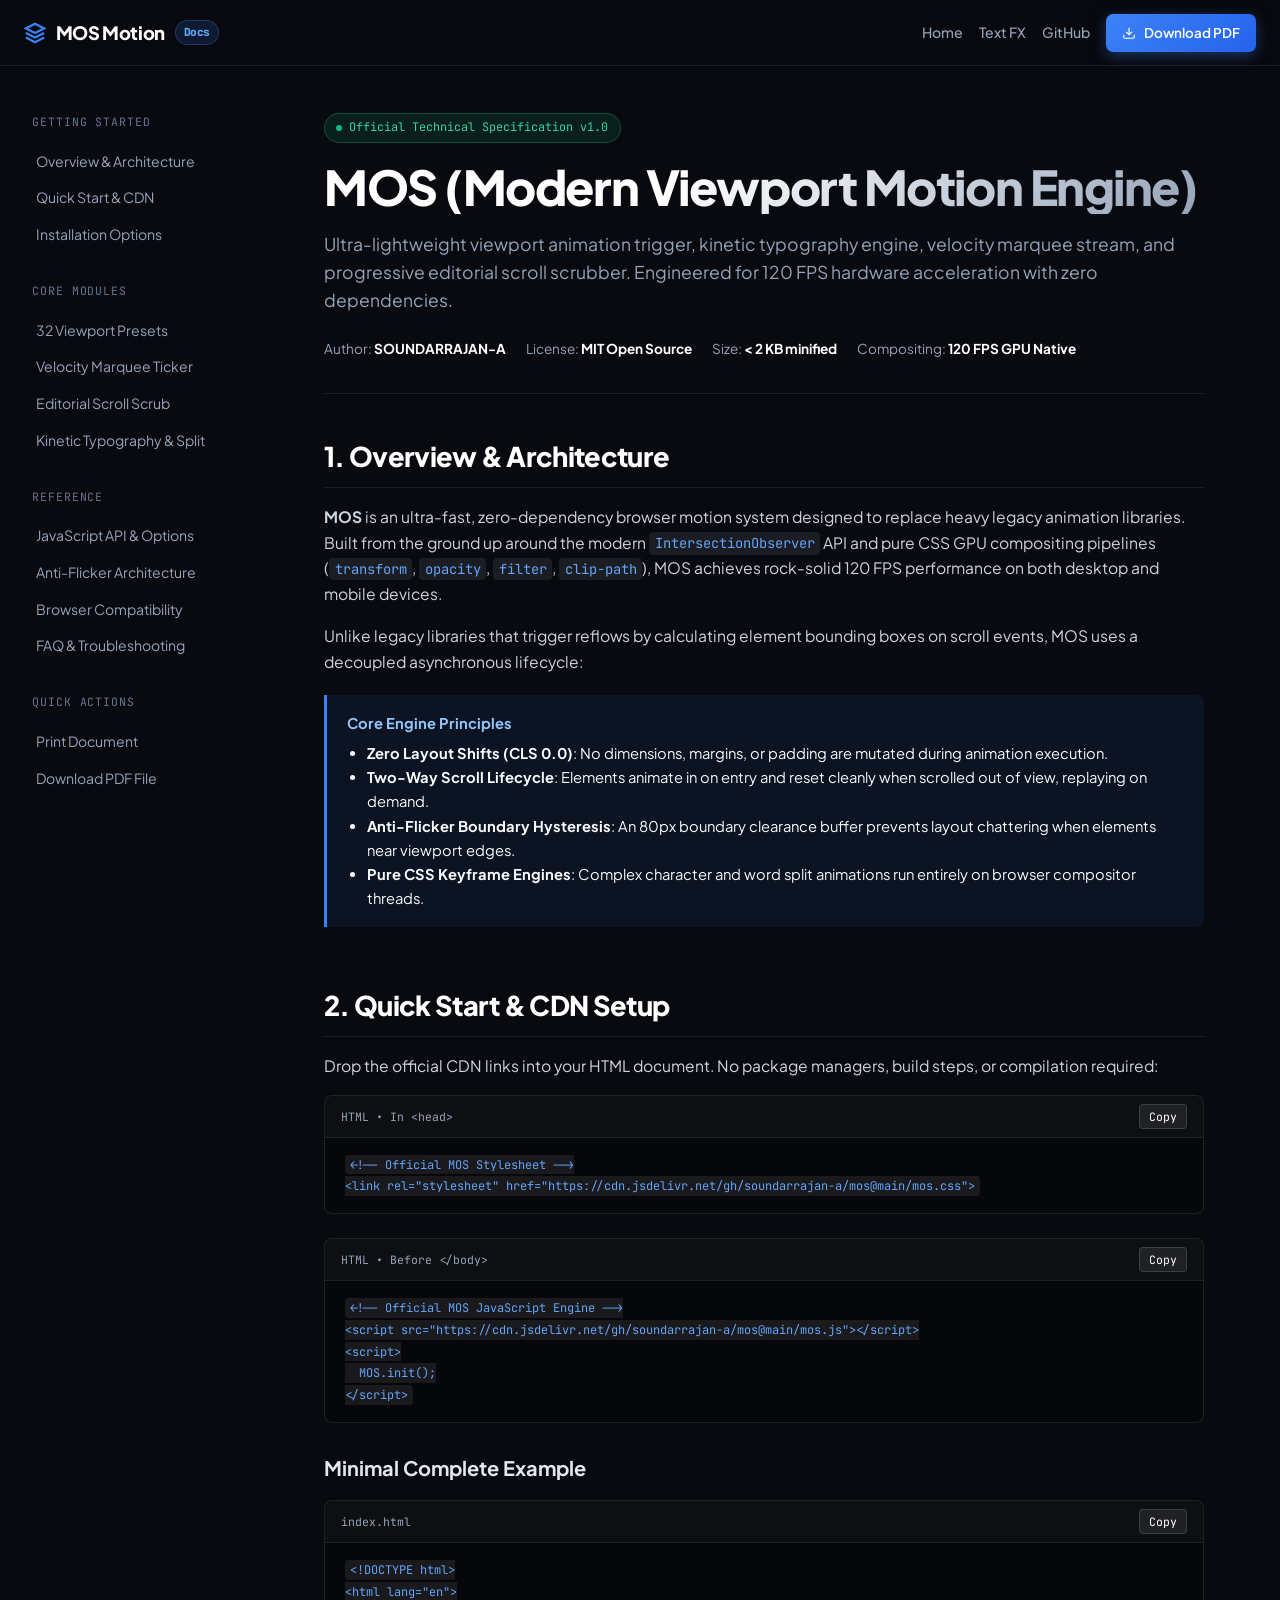
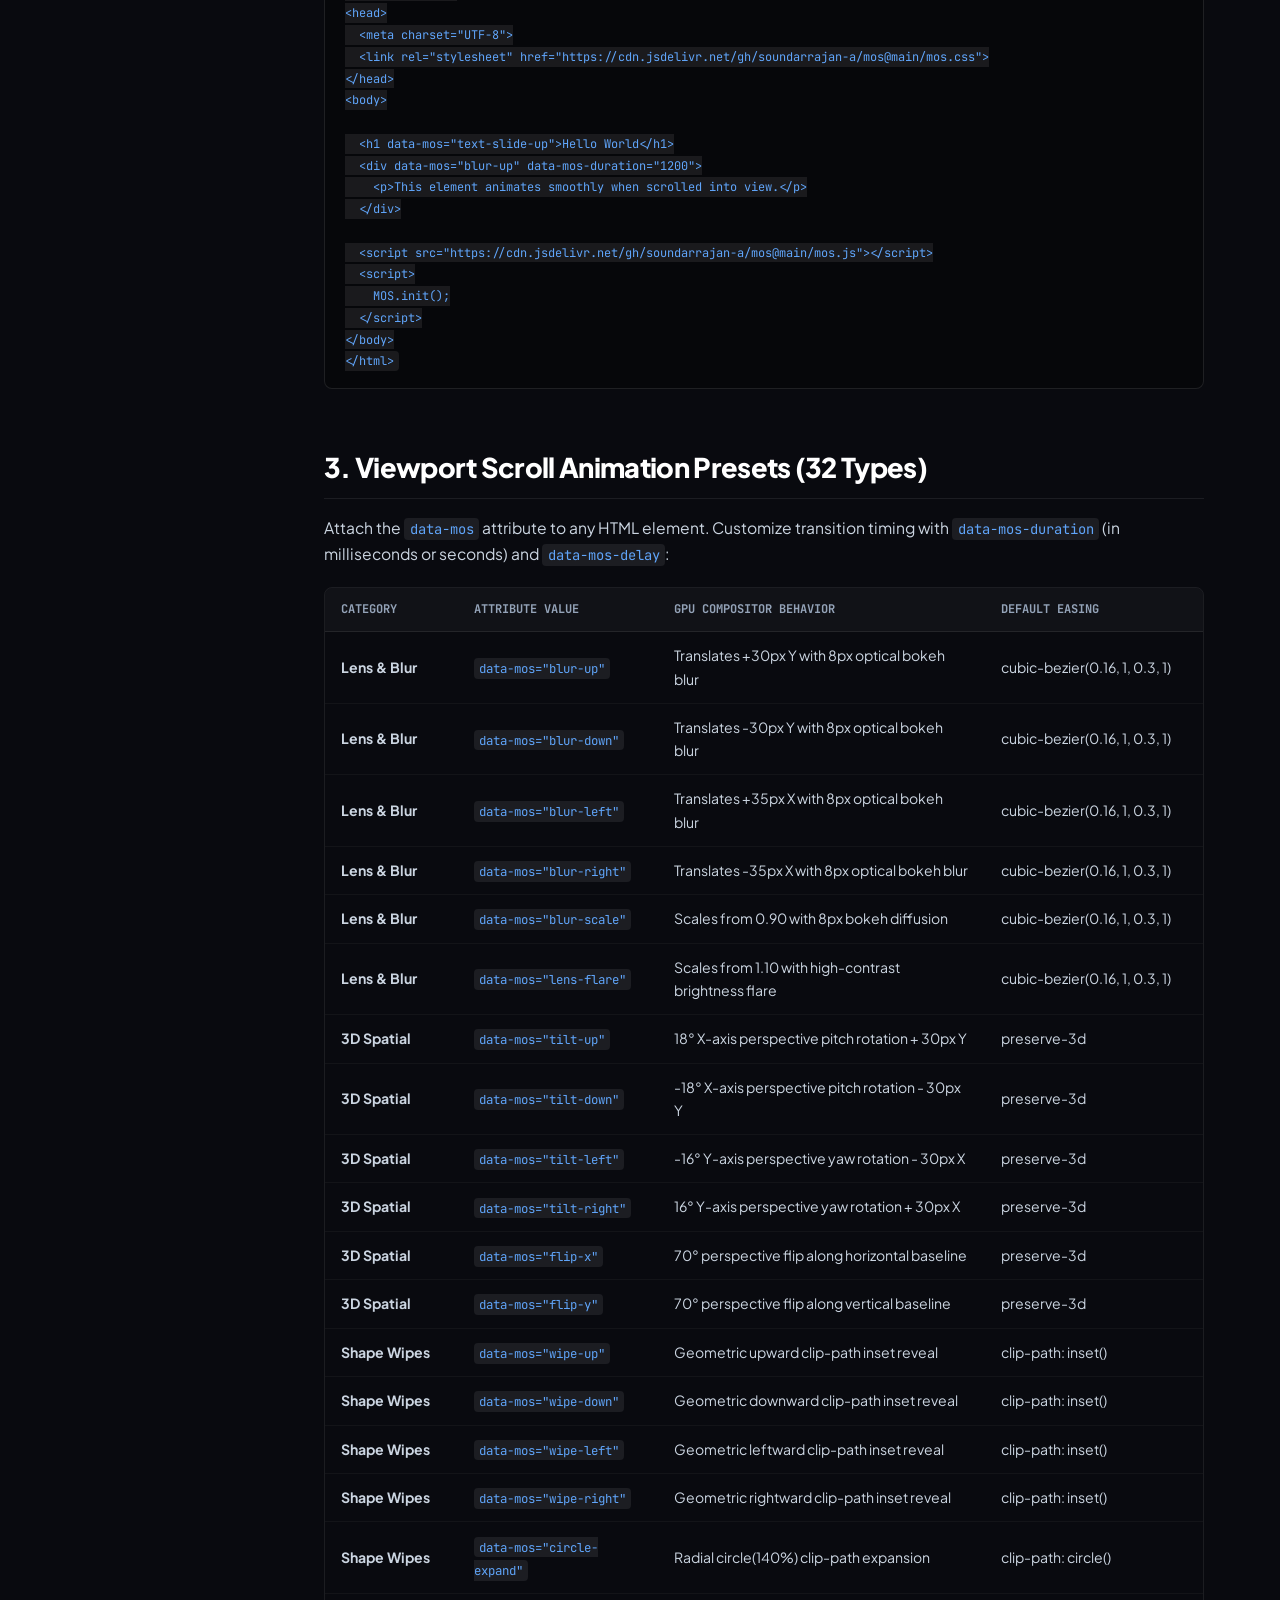
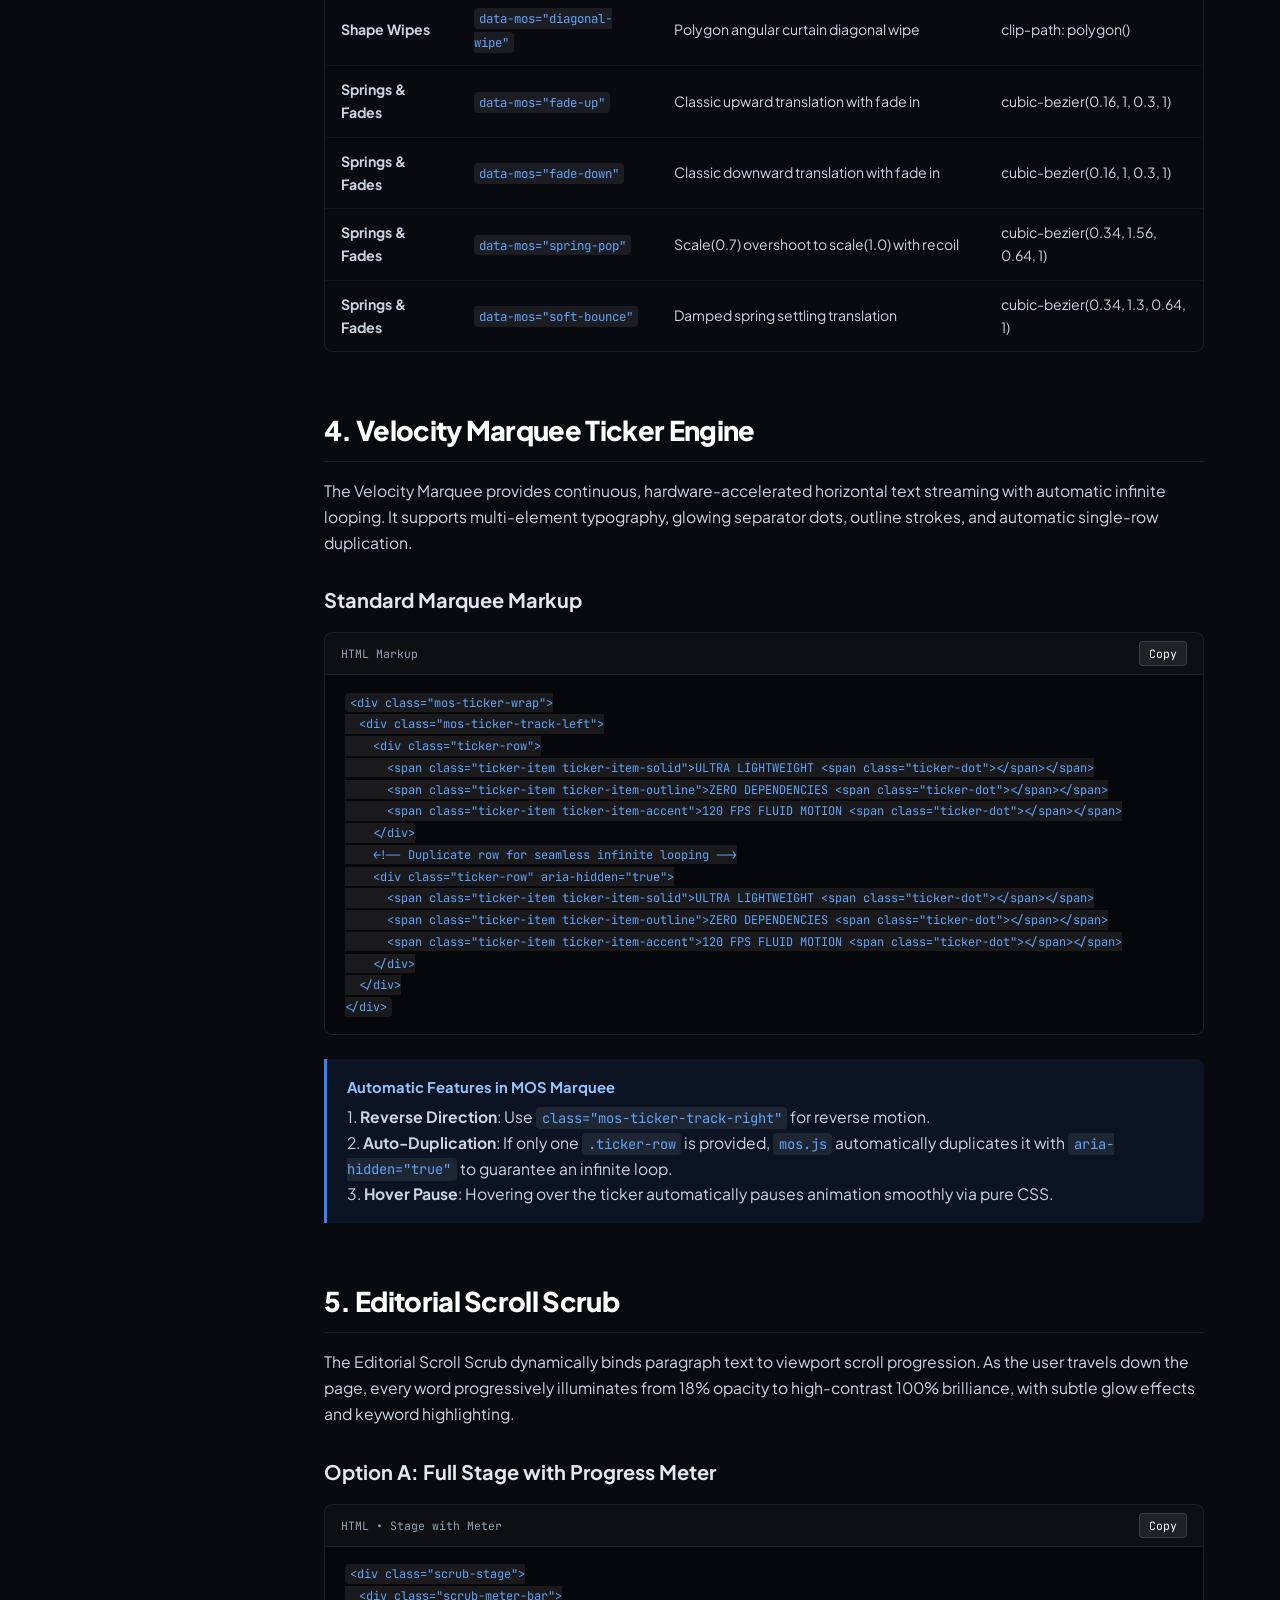
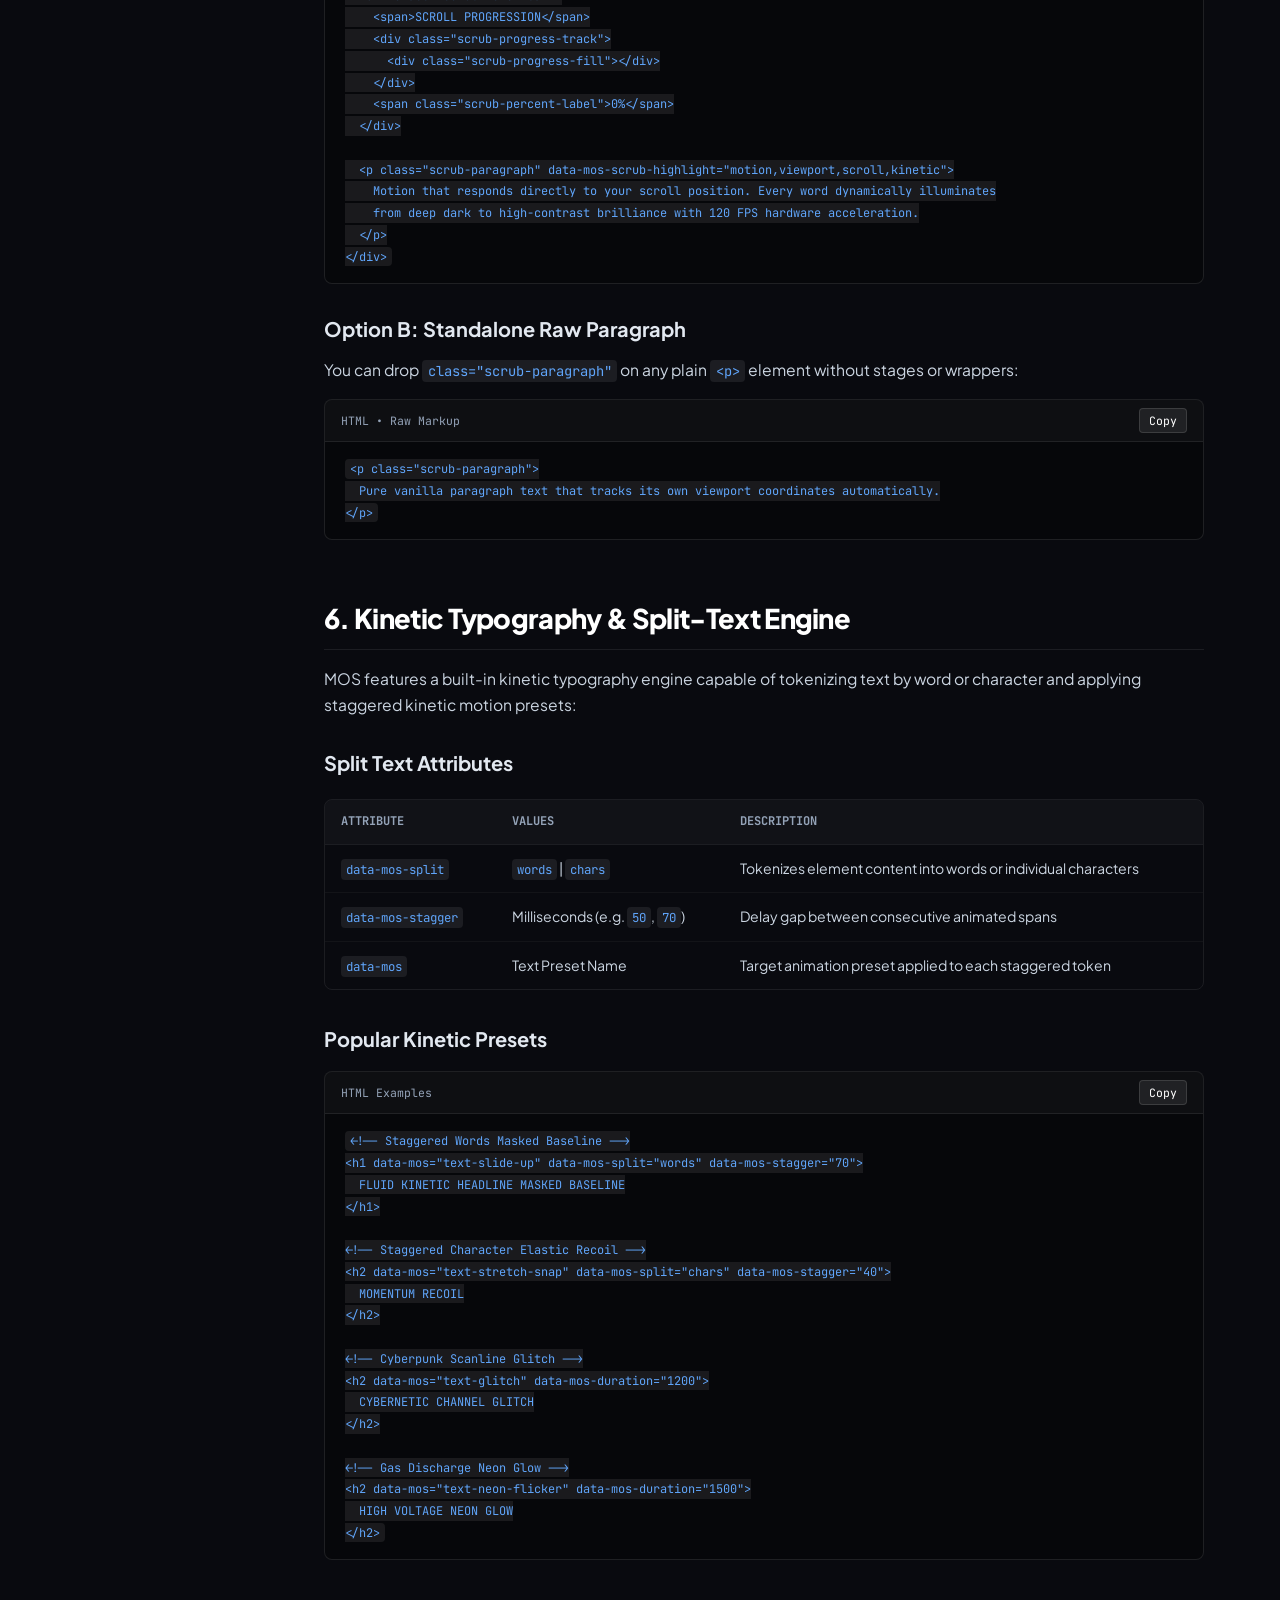
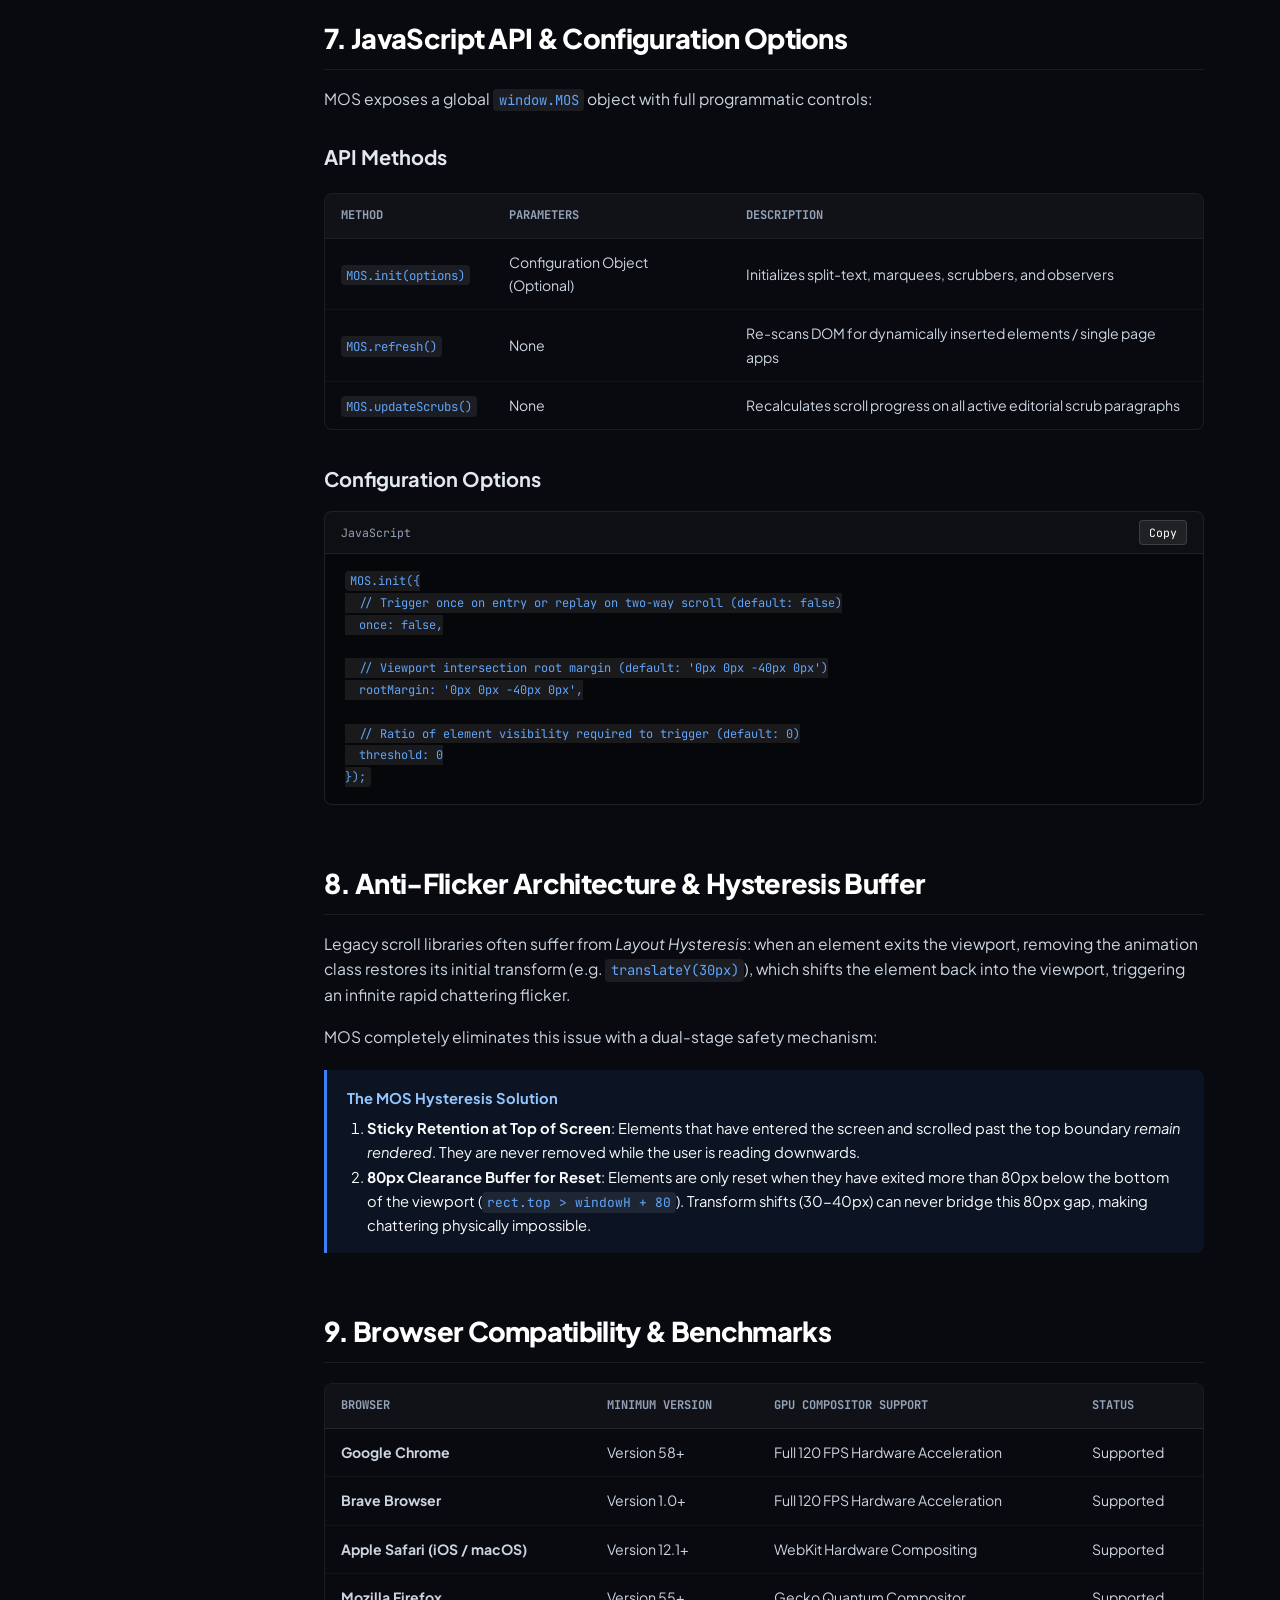
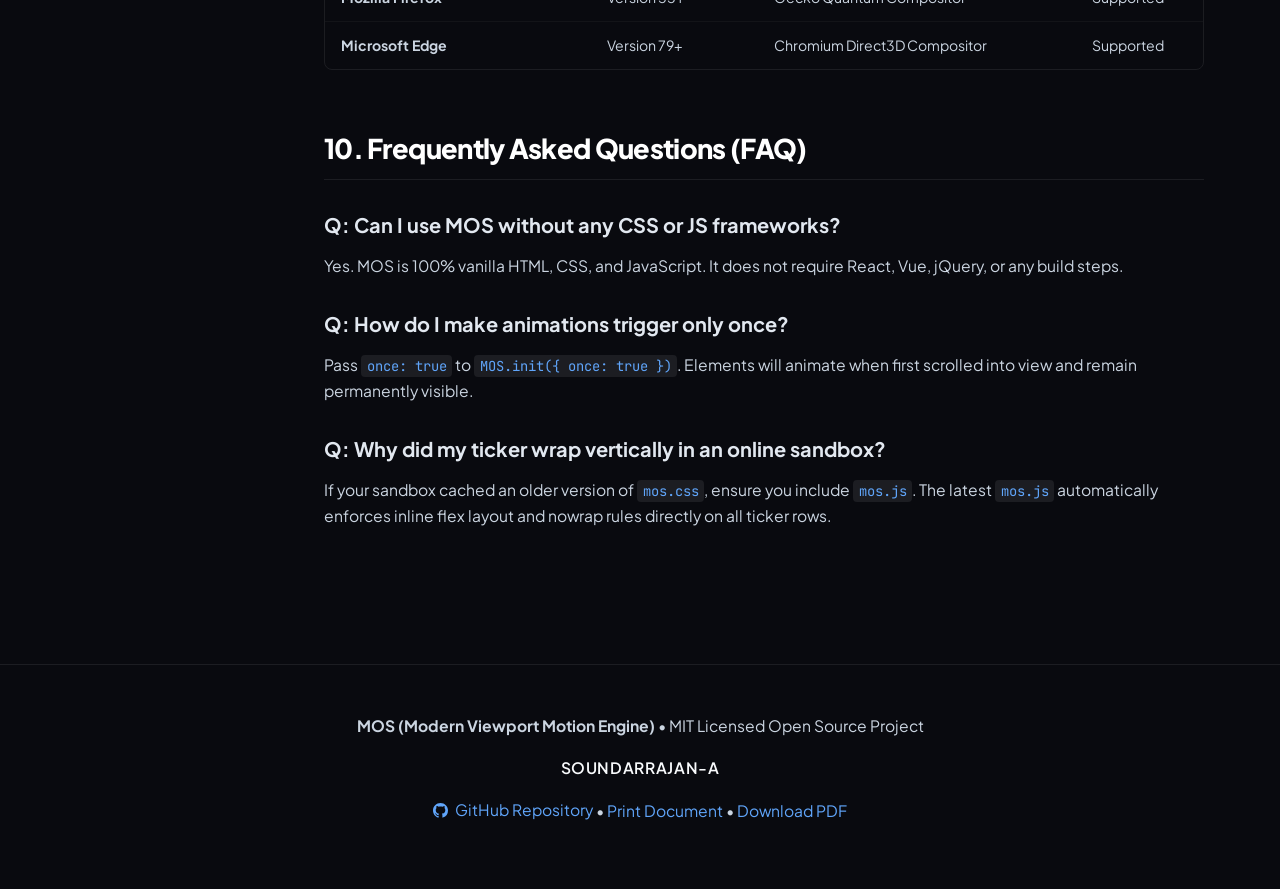
==== docs.html @ 8edccad4 "Add official documentation page (docs.html), printable PDF manual, crawler directives (robots.txt, s" ====
<!DOCTYPE html>
<html lang="en">
<head>
  <meta charset="UTF-8">
  <meta name="viewport" content="width=device-width, initial-scale=1.0, viewport-fit=cover">
  
  <!-- Primary SEO Meta Tags -->
  <title>MOS Documentation & API Reference | Modern Viewport Motion Engine</title>
  <meta name="title" content="MOS Documentation & API Reference | Modern Viewport Motion Engine">
  <meta name="description" content="Complete official developer documentation and API reference for MOS (Modern Viewport Motion Engine). Learn CDN install, 32 scroll presets, kinetic typography, velocity marquees, and editorial scroll scrub. Created by SOUNDARRAJAN-A.">
  <meta name="keywords" content="MOS documentation, scroll animation library, javascript motion engine, kinetic typography API, velocity marquee ticker, editorial scroll scrub, soundarrajan-a, web animations guide, lightweight AOS alternative, 120 FPS web motion">
  <meta name="author" content="SOUNDARRAJAN-A">
  <meta name="robots" content="index, follow, max-snippet:-1, max-image-preview:large, max-video-preview:-1">
  <meta name="theme-color" content="#090a0f">
  <link rel="canonical" href="https://soundarrajan-a.github.io/mos/docs.html">

  <!-- Open Graph / Facebook -->
  <meta property="og:type" content="article">
  <meta property="og:site_name" content="MOS Motion Engine">
  <meta property="og:url" content="https://soundarrajan-a.github.io/mos/docs.html">
  <meta property="og:title" content="MOS Documentation & API Reference | Modern Viewport Motion Engine">
  <meta property="og:description" content="The complete developer manual for MOS. 32 GPU presets, kinetic typography, infinite marquee tickers, and editorial scroll scrub with zero dependencies.">
  <meta property="og:image" content="https://soundarrajan-a.github.io/mos/og-preview.png">
  <meta property="og:locale" content="en_US">

  <!-- Twitter / X -->
  <meta name="twitter:card" content="summary_large_image">
  <meta name="twitter:url" content="https://soundarrajan-a.github.io/mos/docs.html">
  <meta name="twitter:title" content="MOS Documentation & API Reference | Modern Viewport Motion Engine">
  <meta name="twitter:description" content="The complete developer manual for MOS. 32 GPU presets, kinetic typography, infinite marquee tickers, and editorial scroll scrub with zero dependencies.">
  <meta name="twitter:image" content="https://soundarrajan-a.github.io/mos/og-preview.png">
  <meta name="twitter:creator" content="@soundarrajan">

  <!-- Schema.org TechArticle & Breadcrumb Structured Data -->
  <script type="application/ld+json">
  {
    "@context": "https://schema.org",
    "@graph": [
      {
        "@type": "TechArticle",
        "@id": "https://soundarrajan-a.github.io/mos/docs.html#article",
        "headline": "MOS (Modern Viewport Motion Engine) Complete Developer Documentation",
        "description": "Comprehensive documentation, setup guide, and API reference for the MOS viewport motion engine.",
        "author": {
          "@type": "Person",
          "name": "SOUNDARRAJAN-A",
          "url": "https://github.com/soundarrajan-a"
        },
        "publisher": {
          "@type": "Organization",
          "name": "MOS Motion Engine",
          "url": "https://soundarrajan-a.github.io/mos/"
        },
        "datePublished": "2026-10-27",
        "dateModified": "2026-10-27",
        "mainEntityOfPage": "https://soundarrajan-a.github.io/mos/docs.html",
        "proficiencyLevel": "Beginner to Advanced",
        "inLanguage": "en"
      },
      {
        "@type": "BreadcrumbList",
        "itemListElement": [
          {
            "@type": "ListItem",
            "position": 1,
            "name": "MOS Home",
            "item": "https://soundarrajan-a.github.io/mos/"
          },
          {
            "@type": "ListItem",
            "position": 2,
            "name": "Documentation & API",
            "item": "https://soundarrajan-a.github.io/mos/docs.html"
          }
        ]
      }
    ]
  }
  </script>

  <!-- Typography & Fonts -->
  <link rel="preconnect" href="https://fonts.googleapis.com">
  <link rel="preconnect" href="https://fonts.gstatic.com" crossorigin>
  <link href="https://fonts.googleapis.com/css2?family=Plus+Jakarta+Sans:wght@400;500;600;700;800&family=JetBrains+Mono:wght@400;500;600&display=swap" rel="stylesheet">
  
  <!-- Core MOS Stylesheet -->
  <link rel="stylesheet" href="mos.css">

  <style>
    :root {
      --bg: #090a0f;
      --surface: #101524;
      --surface-border: rgba(255, 255, 255, 0.08);
      --card-border: rgba(255, 255, 255, 0.1);
      --text: #f8fafc;
      --text-muted: #94a3b8;
      --accent: #3b82f6;
      --accent-glow: rgba(59, 130, 246, 0.35);
      --success: #10b981;
      --font-sans: 'Plus Jakarta Sans', system-ui, -apple-system, sans-serif;
      --font-mono: 'JetBrains Mono', monospace;
    }

    * {
      box-sizing: border-box;
      margin: 0;
      padding: 0;
    }

    html {
      scroll-behavior: smooth;
      background: var(--bg);
      color: var(--text);
      font-family: var(--font-sans);
      overflow-x: hidden;
      line-height: 1.65;
    }

    body {
      min-height: 100vh;
      padding-top: 72px;
      position: relative;
    }

    /* Fixed GPU Composited Nav */
    nav {
      position: fixed;
      top: 0;
      left: 0;
      right: 0;
      width: 100%;
      z-index: 1000;
      background: rgba(9, 10, 15, 0.94);
      backdrop-filter: blur(16px);
      -webkit-backdrop-filter: blur(16px);
      border-bottom: 1px solid var(--surface-border);
      transform: translateZ(0);
      -webkit-transform: translateZ(0);
      will-change: transform;
    }

    .nav-container {
      max-width: 1300px;
      margin: 0 auto;
      padding: 0.85rem 1.5rem;
      display: flex;
      justify-content: space-between;
      align-items: center;
    }

    .brand {
      display: flex;
      align-items: center;
      gap: 0.6rem;
      font-weight: 800;
      font-size: 1.15rem;
      color: #fff;
      text-decoration: none;
      letter-spacing: -0.02em;
    }

    .brand-tag {
      font-family: var(--font-mono);
      font-size: 0.7rem;
      padding: 0.15rem 0.5rem;
      border-radius: 999px;
      background: rgba(59, 130, 246, 0.15);
      color: #60a5fa;
      border: 1px solid rgba(59, 130, 246, 0.3);
    }

    .nav-actions {
      display: flex;
      align-items: center;
      gap: 1rem;
    }

    .nav-link {
      color: var(--text-muted);
      text-decoration: none;
      font-size: 0.88rem;
      font-weight: 500;
      transition: color 0.15s;
    }

    .nav-link:hover { color: #fff; }

    .btn-pdf-download {
      display: inline-flex;
      align-items: center;
      gap: 0.5rem;
      background: linear-gradient(135deg, #3b82f6, #2563eb);
      color: #fff !important;
      text-decoration: none;
      padding: 0.5rem 1rem;
      border-radius: 7px;
      font-size: 0.84rem;
      font-weight: 600;
      box-shadow: 0 4px 14px rgba(59, 130, 246, 0.35);
      transition: transform 0.15s, box-shadow 0.15s;
    }

    .btn-pdf-download:hover {
      transform: translateY(-1px);
      box-shadow: 0 6px 18px rgba(59, 130, 246, 0.45);
    }

    /* Layout: Sidebar + Main Content */
    .docs-layout {
      max-width: 1300px;
      margin: 0 auto;
      display: grid;
      grid-template-columns: 260px 1fr;
      gap: 2.5rem;
      padding: 2.5rem 1.5rem 5rem;
      position: relative;
    }

    /* Sticky Sidebar Navigation */
    .docs-sidebar {
      position: sticky;
      top: 96px;
      height: calc(100vh - 120px);
      overflow-y: auto;
      padding-right: 1rem;
      scrollbar-width: thin;
      scrollbar-color: rgba(255, 255, 255, 0.1) transparent;
    }

    .sidebar-section-title {
      font-family: var(--font-mono);
      font-size: 0.72rem;
      text-transform: uppercase;
      letter-spacing: 0.08em;
      color: #64748b;
      margin-bottom: 0.75rem;
      padding-left: 0.5rem;
    }

    .sidebar-nav {
      list-style: none;
      margin-bottom: 1.75rem;
    }

    .sidebar-nav li a {
      display: block;
      color: var(--text-muted);
      text-decoration: none;
      font-size: 0.88rem;
      padding: 0.42rem 0.65rem;
      border-radius: 6px;
      border-left: 2px solid transparent;
      transition: all 0.15s;
    }

    .sidebar-nav li a:hover {
      color: #fff;
      background: rgba(255, 255, 255, 0.04);
      border-left-color: var(--accent);
    }

    /* Content Area */
    .docs-content {
      min-width: 0;
      max-width: 880px;
    }

    /* Hero Banner */
    .doc-hero {
      padding-bottom: 2rem;
      margin-bottom: 2.5rem;
      border-bottom: 1px solid var(--surface-border);
    }

    .doc-badge-pill {
      display: inline-flex;
      align-items: center;
      gap: 0.45rem;
      padding: 0.25rem 0.7rem;
      border-radius: 999px;
      background: rgba(16, 185, 129, 0.12);
      border: 1px solid rgba(16, 185, 129, 0.3);
      color: #34d399;
      font-family: var(--font-mono);
      font-size: 0.74rem;
      margin-bottom: 1rem;
    }

    .doc-hero-title {
      font-size: clamp(2rem, 4vw, 3rem);
      font-weight: 800;
      letter-spacing: -0.03em;
      line-height: 1.15;
      margin-bottom: 1rem;
      background: linear-gradient(135deg, #ffffff 40%, #94a3b8 100%);
      -webkit-background-clip: text;
      -webkit-text-fill-color: transparent;
    }

    .doc-hero-sub {
      font-size: 1.1rem;
      color: var(--text-muted);
      line-height: 1.6;
      margin-bottom: 1.5rem;
    }

    .doc-meta-row {
      display: flex;
      flex-wrap: wrap;
      gap: 1.25rem;
      align-items: center;
      font-size: 0.85rem;
      color: #94a3b8;
    }

    .doc-meta-row strong {
      color: #fff;
    }

    /* Headings & Anchors */
    .doc-section {
      margin-bottom: 3.5rem;
      scroll-margin-top: 100px;
    }

    h2.doc-h2 {
      font-size: 1.7rem;
      font-weight: 800;
      letter-spacing: -0.025em;
      color: #fff;
      margin-bottom: 1rem;
      padding-bottom: 0.5rem;
      border-bottom: 1px solid var(--surface-border);
      display: flex;
      align-items: center;
      gap: 0.65rem;
    }

    h3.doc-h3 {
      font-size: 1.25rem;
      font-weight: 700;
      color: #e2e8f0;
      margin: 1.75rem 0 0.75rem;
    }

    p {
      color: #cbd5e1;
      margin-bottom: 1rem;
      font-size: 0.98rem;
    }

    /* Code Snippet Box */
    .code-box {
      background: #06070a;
      border: 1px solid var(--card-border);
      border-radius: 8px;
      margin: 1rem 0 1.5rem;
      overflow: hidden;
    }

    .code-box-header {
      display: flex;
      justify-content: space-between;
      align-items: center;
      padding: 0.5rem 1rem;
      background: rgba(255, 255, 255, 0.03);
      border-bottom: 1px solid var(--surface-border);
      font-family: var(--font-mono);
      font-size: 0.72rem;
      color: #94a3b8;
    }

    .copy-btn {
      background: rgba(255, 255, 255, 0.08);
      border: 1px solid rgba(255, 255, 255, 0.12);
      color: #fff;
      font-size: 0.72rem;
      font-family: var(--font-mono);
      padding: 0.25rem 0.55rem;
      border-radius: 4px;
      cursor: pointer;
      transition: background 0.15s;
    }

    .copy-btn:hover { background: rgba(59, 130, 246, 0.3); }

    pre {
      padding: 1rem 1.25rem;
      overflow-x: auto;
      font-family: var(--font-mono);
      font-size: 0.85rem;
      color: #e2e8f0;
      line-height: 1.6;
    }

    code {
      font-family: var(--font-mono);
      font-size: 0.88em;
      background: rgba(255, 255, 255, 0.08);
      padding: 0.15em 0.4em;
      border-radius: 4px;
      color: #60a5fa;
    }

    /* Callout Card */
    .callout {
      border-left: 3px solid var(--accent);
      background: rgba(59, 130, 246, 0.08);
      padding: 1rem 1.25rem;
      border-radius: 0 8px 8px 0;
      margin: 1.25rem 0;
      font-size: 0.92rem;
    }

    .callout-title {
      font-weight: 700;
      color: #93c5fd;
      margin-bottom: 0.3rem;
      display: flex;
      align-items: center;
      gap: 0.45rem;
    }

    /* Reference Table */
    .ref-table-wrap {
      overflow-x: auto;
      margin: 1.25rem 0 2rem;
      border: 1px solid var(--surface-border);
      border-radius: 8px;
    }

    table.ref-table {
      width: 100%;
      border-collapse: collapse;
      text-align: left;
      font-size: 0.88rem;
    }

    table.ref-table th {
      background: rgba(255, 255, 255, 0.03);
      padding: 0.75rem 1rem;
      font-family: var(--font-mono);
      font-size: 0.75rem;
      color: #94a3b8;
      border-bottom: 1px solid var(--surface-border);
      text-transform: uppercase;
    }

    table.ref-table td {
      padding: 0.75rem 1rem;
      border-bottom: 1px solid rgba(255, 255, 255, 0.04);
      color: #cbd5e1;
    }

    table.ref-table tr:last-child td {
      border-bottom: none;
    }

    /* Footer */
    footer {
      border-top: 1px solid var(--surface-border);
      padding: 3rem 1.5rem;
      text-align: center;
      color: var(--text-muted);
      font-size: 0.85rem;
    }

    footer a { color: #60a5fa; text-decoration: none; }

    /* ==========================================================================
       PRINT SPECIFICATION FOR HIGH-RESOLUTION PDF OUTPUT
       ========================================================================== */
    @media print {
      body {
        padding-top: 0 !important;
        background: #ffffff !important;
        color: #111827 !important;
        font-size: 10.5pt !important;
        line-height: 1.5 !important;
      }

      nav, .docs-sidebar, .copy-btn, .btn-pdf-download, .no-print {
        display: none !important;
      }

      .docs-layout {
        display: block !important;
        padding: 0 !important;
        max-width: 100% !important;
      }

      .docs-content {
        max-width: 100% !important;
      }

      .doc-hero-title {
        color: #111827 !important;
        -webkit-text-fill-color: #111827 !important;
        font-size: 24pt !important;
      }

      h2.doc-h2 {
        color: #1e3a8a !important;
        border-bottom: 1.5pt solid #cbd5e1 !important;
        page-break-after: avoid;
        margin-top: 18pt !important;
        font-size: 15pt !important;
      }

      h3.doc-h3 {
        color: #1f2937 !important;
        page-break-after: avoid;
        font-size: 12pt !important;
      }

      p, li {
        color: #374151 !important;
      }

      .code-box {
        background: #f8fafc !important;
        border: 1pt solid #e2e8f0 !important;
        page-break-inside: avoid;
      }

      pre {
        color: #0f172a !important;
        font-size: 8.5pt !important;
      }

      code {
        background: #f1f5f9 !important;
        color: #1e40af !important;
        border: 0.5pt solid #e2e8f0 !important;
      }

      .callout {
        background: #f0fdf4 !important;
        border-left: 3pt solid #10b981 !important;
        color: #065f46 !important;
      }

      table.ref-table th {
        background: #f1f5f9 !important;
        color: #334155 !important;
        border-bottom: 1pt solid #cbd5e1 !important;
      }

      table.ref-table td {
        border-bottom: 0.5pt solid #e2e8f0 !important;
        color: #1e293b !important;
      }

      .page-break {
        page-break-before: always;
      }
    }

    @media (max-width: 860px) {
      .docs-layout { grid-template-columns: 1fr; }
      .docs-sidebar { display: none; }
    }
  </style>
</head>
<body>

  <!-- Fixed Top Navigation -->
  <nav class="no-print">
    <div class="nav-container">
      <a href="index.html" class="brand">
        <svg width="22" height="22" viewBox="0 0 24 24" fill="none" stroke="#3b82f6" stroke-width="2.5"><polygon points="12 2 2 7 12 12 22 7 12 2"/><polyline points="2 17 12 22 22 17"/><polyline points="2 12 12 17 22 12"/></svg>
        MOS Motion
        <span class="brand-tag">Docs</span>
      </a>

      <div class="nav-actions">
        <a href="index.html" class="nav-link">Home</a>
        <a href="text-fx.html" class="nav-link">Text FX</a>
        <a href="https://github.com/soundarrajan-a/mos" target="_blank" rel="noopener" class="nav-link">GitHub</a>
        <a href="mos-documentation.pdf" download="mos-documentation.pdf" class="btn-pdf-download">
          <svg width="14" height="14" viewBox="0 0 24 24" fill="none" stroke="currentColor" stroke-width="2"><path d="M21 15v4a2 2 0 0 1-2 2H5a2 2 0 0 1-2-2v-4M7 10l5 5 5-5M12 15V3"/></svg>
          Download PDF
        </a>
      </div>
    </div>
  </nav>

  <!-- Docs Grid Layout -->
  <div class="docs-layout">

    <!-- Sticky Table of Contents (Desktop) -->
    <aside class="docs-sidebar no-print">
      <div class="sidebar-section-title">Getting Started</div>
      <ul class="sidebar-nav">
        <li><a href="#intro">Overview &amp; Architecture</a></li>
        <li><a href="#quickstart">Quick Start &amp; CDN</a></li>
        <li><a href="#installation">Installation Options</a></li>
      </ul>

      <div class="sidebar-section-title">Core Modules</div>
      <ul class="sidebar-nav">
        <li><a href="#presets">32 Viewport Presets</a></li>
        <li><a href="#marquee">Velocity Marquee Ticker</a></li>
        <li><a href="#scrub">Editorial Scroll Scrub</a></li>
        <li><a href="#kinetic">Kinetic Typography &amp; Split</a></li>
      </ul>

      <div class="sidebar-section-title">Reference</div>
      <ul class="sidebar-nav">
        <li><a href="#api">JavaScript API &amp; Options</a></li>
        <li><a href="#antiflicker">Anti-Flicker Architecture</a></li>
        <li><a href="#browser-support">Browser Compatibility</a></li>
        <li><a href="#faq">FAQ &amp; Troubleshooting</a></li>
      </ul>

      <div class="sidebar-section-title">Quick Actions</div>
      <ul class="sidebar-nav">
        <li><a href="javascript:window.print()">Print Document</a></li>
        <li><a href="mos-documentation.pdf" download="mos-documentation.pdf">Download PDF File</a></li>
      </ul>
    </aside>

    <!-- Main Content Stream -->
    <main class="docs-content">

      <!-- Hero Header -->
      <header class="doc-hero">
        <div class="doc-badge-pill">
          <span style="display:inline-block;width:6px;height:6px;border-radius:50%;background:#10b981;"></span>
          Official Technical Specification v1.0
        </div>
        <h1 class="doc-hero-title">MOS (Modern Viewport Motion Engine)</h1>
        <p class="doc-hero-sub">
          Ultra-lightweight viewport animation trigger, kinetic typography engine, velocity marquee stream, and progressive editorial scroll scrubber. Engineered for 120 FPS hardware acceleration with zero dependencies.
        </p>

        <div class="doc-meta-row">
          <div>Author: <strong>SOUNDARRAJAN-A</strong></div>
          <div>License: <strong>MIT Open Source</strong></div>
          <div>Size: <strong>&lt; 2 KB minified</strong></div>
          <div>Compositing: <strong>120 FPS GPU Native</strong></div>
        </div>
      </header>

      <!-- SECTION 1: OVERVIEW & ARCHITECTURE -->
      <section class="doc-section" id="intro">
        <h2 class="doc-h2">1. Overview &amp; Architecture</h2>
        <p>
          <strong>MOS</strong> is an ultra-fast, zero-dependency browser motion system designed to replace heavy legacy animation libraries. Built from the ground up around the modern <code>IntersectionObserver</code> API and pure CSS GPU compositing pipelines (<code>transform</code>, <code>opacity</code>, <code>filter</code>, <code>clip-path</code>), MOS achieves rock-solid 120 FPS performance on both desktop and mobile devices.
        </p>
        <p>
          Unlike legacy libraries that trigger reflows by calculating element bounding boxes on scroll events, MOS uses a decoupled asynchronous lifecycle:
        </p>
        <div class="callout">
          <div class="callout-title">Core Engine Principles</div>
          <ul style="padding-left: 1.25rem; margin-top: 0.35rem;">
            <li><strong>Zero Layout Shifts (CLS 0.0)</strong>: No dimensions, margins, or padding are mutated during animation execution.</li>
            <li><strong>Two-Way Scroll Lifecycle</strong>: Elements animate in on entry and reset cleanly when scrolled out of view, replaying on demand.</li>
            <li><strong>Anti-Flicker Boundary Hysteresis</strong>: An 80px boundary clearance buffer prevents layout chattering when elements near viewport edges.</li>
            <li><strong>Pure CSS Keyframe Engines</strong>: Complex character and word split animations run entirely on browser compositor threads.</li>
          </ul>
        </div>
      </section>

      <!-- SECTION 2: QUICK START & CDN -->
      <section class="doc-section" id="quickstart">
        <h2 class="doc-h2">2. Quick Start &amp; CDN Setup</h2>
        <p>
          Drop the official CDN links into your HTML document. No package managers, build steps, or compilation required:
        </p>

        <div class="code-box">
          <div class="code-box-header">
            <span>HTML &bull; In &lt;head&gt;</span>
            <button class="copy-btn" onclick="copyCode(this)">Copy</button>
          </div>
          <pre><code>&lt;!-- Official MOS Stylesheet --&gt;
&lt;link rel="stylesheet" href="https://cdn.jsdelivr.net/gh/soundarrajan-a/mos@main/mos.css"&gt;</code></pre>
        </div>

        <div class="code-box">
          <div class="code-box-header">
            <span>HTML &bull; Before &lt;/body&gt;</span>
            <button class="copy-btn" onclick="copyCode(this)">Copy</button>
          </div>
          <pre><code>&lt;!-- Official MOS JavaScript Engine --&gt;
&lt;script src="https://cdn.jsdelivr.net/gh/soundarrajan-a/mos@main/mos.js"&gt;&lt;/script&gt;
&lt;script&gt;
  MOS.init();
&lt;/script&gt;</code></pre>
        </div>

        <h3 class="doc-h3">Minimal Complete Example</h3>
        <div class="code-box">
          <div class="code-box-header">
            <span>index.html</span>
            <button class="copy-btn" onclick="copyCode(this)">Copy</button>
          </div>
          <pre><code>&lt;!DOCTYPE html&gt;
&lt;html lang="en"&gt;
&lt;head&gt;
  &lt;meta charset="UTF-8"&gt;
  &lt;link rel="stylesheet" href="https://cdn.jsdelivr.net/gh/soundarrajan-a/mos@main/mos.css"&gt;
&lt;/head&gt;
&lt;body&gt;

  &lt;h1 data-mos="text-slide-up"&gt;Hello World&lt;/h1&gt;
  &lt;div data-mos="blur-up" data-mos-duration="1200"&gt;
    &lt;p&gt;This element animates smoothly when scrolled into view.&lt;/p&gt;
  &lt;/div&gt;

  &lt;script src="https://cdn.jsdelivr.net/gh/soundarrajan-a/mos@main/mos.js"&gt;&lt;/script&gt;
  &lt;script&gt;
    MOS.init();
  &lt;/script&gt;
&lt;/body&gt;
&lt;/html&gt;</code></pre>
        </div>
      </section>

      <!-- SECTION 3: 32 VIEWPORT ANIMATION PRESETS -->
      <section class="doc-section page-break" id="presets">
        <h2 class="doc-h2">3. Viewport Scroll Animation Presets (32 Types)</h2>
        <p>
          Attach the <code>data-mos</code> attribute to any HTML element. Customize transition timing with <code>data-mos-duration</code> (in milliseconds or seconds) and <code>data-mos-delay</code>:
        </p>

        <div class="ref-table-wrap">
          <table class="ref-table">
            <thead>
              <tr>
                <th>Category</th>
                <th>Attribute Value</th>
                <th>GPU Compositor Behavior</th>
                <th>Default Easing</th>
              </tr>
            </thead>
            <tbody>
              <tr>
                <td><strong>Lens &amp; Blur</strong></td>
                <td><code>data-mos="blur-up"</code></td>
                <td>Translates +30px Y with 8px optical bokeh blur</td>
                <td>cubic-bezier(0.16, 1, 0.3, 1)</td>
              </tr>
              <tr>
                <td><strong>Lens &amp; Blur</strong></td>
                <td><code>data-mos="blur-down"</code></td>
                <td>Translates -30px Y with 8px optical bokeh blur</td>
                <td>cubic-bezier(0.16, 1, 0.3, 1)</td>
              </tr>
              <tr>
                <td><strong>Lens &amp; Blur</strong></td>
                <td><code>data-mos="blur-left"</code></td>
                <td>Translates +35px X with 8px optical bokeh blur</td>
                <td>cubic-bezier(0.16, 1, 0.3, 1)</td>
              </tr>
              <tr>
                <td><strong>Lens &amp; Blur</strong></td>
                <td><code>data-mos="blur-right"</code></td>
                <td>Translates -35px X with 8px optical bokeh blur</td>
                <td>cubic-bezier(0.16, 1, 0.3, 1)</td>
              </tr>
              <tr>
                <td><strong>Lens &amp; Blur</strong></td>
                <td><code>data-mos="blur-scale"</code></td>
                <td>Scales from 0.90 with 8px bokeh diffusion</td>
                <td>cubic-bezier(0.16, 1, 0.3, 1)</td>
              </tr>
              <tr>
                <td><strong>Lens &amp; Blur</strong></td>
                <td><code>data-mos="lens-flare"</code></td>
                <td>Scales from 1.10 with high-contrast brightness flare</td>
                <td>cubic-bezier(0.16, 1, 0.3, 1)</td>
              </tr>
              <tr>
                <td><strong>3D Spatial</strong></td>
                <td><code>data-mos="tilt-up"</code></td>
                <td>18&deg; X-axis perspective pitch rotation + 30px Y</td>
                <td>preserve-3d</td>
              </tr>
              <tr>
                <td><strong>3D Spatial</strong></td>
                <td><code>data-mos="tilt-down"</code></td>
                <td>-18&deg; X-axis perspective pitch rotation - 30px Y</td>
                <td>preserve-3d</td>
              </tr>
              <tr>
                <td><strong>3D Spatial</strong></td>
                <td><code>data-mos="tilt-left"</code></td>
                <td>-16&deg; Y-axis perspective yaw rotation - 30px X</td>
                <td>preserve-3d</td>
              </tr>
              <tr>
                <td><strong>3D Spatial</strong></td>
                <td><code>data-mos="tilt-right"</code></td>
                <td>16&deg; Y-axis perspective yaw rotation + 30px X</td>
                <td>preserve-3d</td>
              </tr>
              <tr>
                <td><strong>3D Spatial</strong></td>
                <td><code>data-mos="flip-x"</code></td>
                <td>70&deg; perspective flip along horizontal baseline</td>
                <td>preserve-3d</td>
              </tr>
              <tr>
                <td><strong>3D Spatial</strong></td>
                <td><code>data-mos="flip-y"</code></td>
                <td>70&deg; perspective flip along vertical baseline</td>
                <td>preserve-3d</td>
              </tr>
              <tr>
                <td><strong>Shape Wipes</strong></td>
                <td><code>data-mos="wipe-up"</code></td>
                <td>Geometric upward clip-path inset reveal</td>
                <td>clip-path: inset()</td>
              </tr>
              <tr>
                <td><strong>Shape Wipes</strong></td>
                <td><code>data-mos="wipe-down"</code></td>
                <td>Geometric downward clip-path inset reveal</td>
                <td>clip-path: inset()</td>
              </tr>
              <tr>
                <td><strong>Shape Wipes</strong></td>
                <td><code>data-mos="wipe-left"</code></td>
                <td>Geometric leftward clip-path inset reveal</td>
                <td>clip-path: inset()</td>
              </tr>
              <tr>
                <td><strong>Shape Wipes</strong></td>
                <td><code>data-mos="wipe-right"</code></td>
                <td>Geometric rightward clip-path inset reveal</td>
                <td>clip-path: inset()</td>
              </tr>
              <tr>
                <td><strong>Shape Wipes</strong></td>
                <td><code>data-mos="circle-expand"</code></td>
                <td>Radial circle(140%) clip-path expansion</td>
                <td>clip-path: circle()</td>
              </tr>
              <tr>
                <td><strong>Shape Wipes</strong></td>
                <td><code>data-mos="diagonal-wipe"</code></td>
                <td>Polygon angular curtain diagonal wipe</td>
                <td>clip-path: polygon()</td>
              </tr>
              <tr>
                <td><strong>Springs &amp; Fades</strong></td>
                <td><code>data-mos="fade-up"</code></td>
                <td>Classic upward translation with fade in</td>
                <td>cubic-bezier(0.16, 1, 0.3, 1)</td>
              </tr>
              <tr>
                <td><strong>Springs &amp; Fades</strong></td>
                <td><code>data-mos="fade-down"</code></td>
                <td>Classic downward translation with fade in</td>
                <td>cubic-bezier(0.16, 1, 0.3, 1)</td>
              </tr>
              <tr>
                <td><strong>Springs &amp; Fades</strong></td>
                <td><code>data-mos="spring-pop"</code></td>
                <td>Scale(0.7) overshoot to scale(1.0) with recoil</td>
                <td>cubic-bezier(0.34, 1.56, 0.64, 1)</td>
              </tr>
              <tr>
                <td><strong>Springs &amp; Fades</strong></td>
                <td><code>data-mos="soft-bounce"</code></td>
                <td>Damped spring settling translation</td>
                <td>cubic-bezier(0.34, 1.3, 0.64, 1)</td>
              </tr>
            </tbody>
          </table>
        </div>
      </section>

      <!-- SECTION 4: VELOCITY MARQUEE TICKER -->
      <section class="doc-section" id="marquee">
        <h2 class="doc-h2">4. Velocity Marquee Ticker Engine</h2>
        <p>
          The Velocity Marquee provides continuous, hardware-accelerated horizontal text streaming with automatic infinite looping. It supports multi-element typography, glowing separator dots, outline strokes, and automatic single-row duplication.
        </p>

        <h3 class="doc-h3">Standard Marquee Markup</h3>
        <div class="code-box">
          <div class="code-box-header">
            <span>HTML Markup</span>
            <button class="copy-btn" onclick="copyCode(this)">Copy</button>
          </div>
          <pre><code>&lt;div class="mos-ticker-wrap"&gt;
  &lt;div class="mos-ticker-track-left"&gt;
    &lt;div class="ticker-row"&gt;
      &lt;span class="ticker-item ticker-item-solid"&gt;ULTRA LIGHTWEIGHT &lt;span class="ticker-dot"&gt;&lt;/span&gt;&lt;/span&gt;
      &lt;span class="ticker-item ticker-item-outline"&gt;ZERO DEPENDENCIES &lt;span class="ticker-dot"&gt;&lt;/span&gt;&lt;/span&gt;
      &lt;span class="ticker-item ticker-item-accent"&gt;120 FPS FLUID MOTION &lt;span class="ticker-dot"&gt;&lt;/span&gt;&lt;/span&gt;
    &lt;/div&gt;
    &lt;!-- Duplicate row for seamless infinite looping --&gt;
    &lt;div class="ticker-row" aria-hidden="true"&gt;
      &lt;span class="ticker-item ticker-item-solid"&gt;ULTRA LIGHTWEIGHT &lt;span class="ticker-dot"&gt;&lt;/span&gt;&lt;/span&gt;
      &lt;span class="ticker-item ticker-item-outline"&gt;ZERO DEPENDENCIES &lt;span class="ticker-dot"&gt;&lt;/span&gt;&lt;/span&gt;
      &lt;span class="ticker-item ticker-item-accent"&gt;120 FPS FLUID MOTION &lt;span class="ticker-dot"&gt;&lt;/span&gt;&lt;/span&gt;
    &lt;/div&gt;
  &lt;/div&gt;
&lt;/div&gt;</code></pre>
        </div>

        <div class="callout">
          <div class="callout-title">Automatic Features in MOS Marquee</div>
          <p style="margin: 0;">
            1. <strong>Reverse Direction</strong>: Use <code>class="mos-ticker-track-right"</code> for reverse motion.<br>
            2. <strong>Auto-Duplication</strong>: If only one <code>.ticker-row</code> is provided, <code>mos.js</code> automatically duplicates it with <code>aria-hidden="true"</code> to guarantee an infinite loop.<br>
            3. <strong>Hover Pause</strong>: Hovering over the ticker automatically pauses animation smoothly via pure CSS.
          </p>
        </div>
      </section>

      <!-- SECTION 5: EDITORIAL SCROLL SCRUB -->
      <section class="doc-section page-break" id="scrub">
        <h2 class="doc-h2">5. Editorial Scroll Scrub</h2>
        <p>
          The Editorial Scroll Scrub dynamically binds paragraph text to viewport scroll progression. As the user travels down the page, every word progressively illuminates from 18% opacity to high-contrast 100% brilliance, with subtle glow effects and keyword highlighting.
        </p>

        <h3 class="doc-h3">Option A: Full Stage with Progress Meter</h3>
        <div class="code-box">
          <div class="code-box-header">
            <span>HTML &bull; Stage with Meter</span>
            <button class="copy-btn" onclick="copyCode(this)">Copy</button>
          </div>
          <pre><code>&lt;div class="scrub-stage"&gt;
  &lt;div class="scrub-meter-bar"&gt;
    &lt;span&gt;SCROLL PROGRESSION&lt;/span&gt;
    &lt;div class="scrub-progress-track"&gt;
      &lt;div class="scrub-progress-fill"&gt;&lt;/div&gt;
    &lt;/div&gt;
    &lt;span class="scrub-percent-label"&gt;0%&lt;/span&gt;
  &lt;/div&gt;

  &lt;p class="scrub-paragraph" data-mos-scrub-highlight="motion,viewport,scroll,kinetic"&gt;
    Motion that responds directly to your scroll position. Every word dynamically illuminates
    from deep dark to high-contrast brilliance with 120 FPS hardware acceleration.
  &lt;/p&gt;
&lt;/div&gt;</code></pre>
        </div>

        <h3 class="doc-h3">Option B: Standalone Raw Paragraph</h3>
        <p>
          You can drop <code>class="scrub-paragraph"</code> on any plain <code>&lt;p&gt;</code> element without stages or wrappers:
        </p>
        <div class="code-box">
          <div class="code-box-header">
            <span>HTML &bull; Raw Markup</span>
            <button class="copy-btn" onclick="copyCode(this)">Copy</button>
          </div>
          <pre><code>&lt;p class="scrub-paragraph"&gt;
  Pure vanilla paragraph text that tracks its own viewport coordinates automatically.
&lt;/p&gt;</code></pre>
        </div>
      </section>

      <!-- SECTION 6: KINETIC TYPOGRAPHY -->
      <section class="doc-section" id="kinetic">
        <h2 class="doc-h2">6. Kinetic Typography &amp; Split-Text Engine</h2>
        <p>
          MOS features a built-in kinetic typography engine capable of tokenizing text by word or character and applying staggered kinetic motion presets:
        </p>

        <h3 class="doc-h3">Split Text Attributes</h3>
        <div class="ref-table-wrap">
          <table class="ref-table">
            <thead>
              <tr>
                <th>Attribute</th>
                <th>Values</th>
                <th>Description</th>
              </tr>
            </thead>
            <tbody>
              <tr>
                <td><code>data-mos-split</code></td>
                <td><code>words</code> | <code>chars</code></td>
                <td>Tokenizes element content into words or individual characters</td>
              </tr>
              <tr>
                <td><code>data-mos-stagger</code></td>
                <td>Milliseconds (e.g. <code>50</code>, <code>70</code>)</td>
                <td>Delay gap between consecutive animated spans</td>
              </tr>
              <tr>
                <td><code>data-mos</code></td>
                <td>Text Preset Name</td>
                <td>Target animation preset applied to each staggered token</td>
              </tr>
            </tbody>
          </table>
        </div>

        <h3 class="doc-h3">Popular Kinetic Presets</h3>
        <div class="code-box">
          <div class="code-box-header">
            <span>HTML Examples</span>
            <button class="copy-btn" onclick="copyCode(this)">Copy</button>
          </div>
          <pre><code>&lt;!-- Staggered Words Masked Baseline --&gt;
&lt;h1 data-mos="text-slide-up" data-mos-split="words" data-mos-stagger="70"&gt;
  FLUID KINETIC HEADLINE MASKED BASELINE
&lt;/h1&gt;

&lt;!-- Staggered Character Elastic Recoil --&gt;
&lt;h2 data-mos="text-stretch-snap" data-mos-split="chars" data-mos-stagger="40"&gt;
  MOMENTUM RECOIL
&lt;/h2&gt;

&lt;!-- Cyberpunk Scanline Glitch --&gt;
&lt;h2 data-mos="text-glitch" data-mos-duration="1200"&gt;
  CYBERNETIC CHANNEL GLITCH
&lt;/h2&gt;

&lt;!-- Gas Discharge Neon Glow --&gt;
&lt;h2 data-mos="text-neon-flicker" data-mos-duration="1500"&gt;
  HIGH VOLTAGE NEON GLOW
&lt;/h2&gt;</code></pre>
        </div>
      </section>

      <!-- SECTION 7: JAVASCRIPT API -->
      <section class="doc-section page-break" id="api">
        <h2 class="doc-h2">7. JavaScript API &amp; Configuration Options</h2>
        <p>
          MOS exposes a global <code>window.MOS</code> object with full programmatic controls:
        </p>

        <h3 class="doc-h3">API Methods</h3>
        <div class="ref-table-wrap">
          <table class="ref-table">
            <thead>
              <tr>
                <th>Method</th>
                <th>Parameters</th>
                <th>Description</th>
              </tr>
            </thead>
            <tbody>
              <tr>
                <td><code>MOS.init(options)</code></td>
                <td>Configuration Object (Optional)</td>
                <td>Initializes split-text, marquees, scrubbers, and observers</td>
              </tr>
              <tr>
                <td><code>MOS.refresh()</code></td>
                <td>None</td>
                <td>Re-scans DOM for dynamically inserted elements / single page apps</td>
              </tr>
              <tr>
                <td><code>MOS.updateScrubs()</code></td>
                <td>None</td>
                <td>Recalculates scroll progress on all active editorial scrub paragraphs</td>
              </tr>
            </tbody>
          </table>
        </div>

        <h3 class="doc-h3">Configuration Options</h3>
        <div class="code-box">
          <div class="code-box-header">
            <span>JavaScript</span>
            <button class="copy-btn" onclick="copyCode(this)">Copy</button>
          </div>
          <pre><code>MOS.init({
  // Trigger once on entry or replay on two-way scroll (default: false)
  once: false,

  // Viewport intersection root margin (default: '0px 0px -40px 0px')
  rootMargin: '0px 0px -40px 0px',

  // Ratio of element visibility required to trigger (default: 0)
  threshold: 0
});</code></pre>
        </div>
      </section>

      <!-- SECTION 8: ANTI-FLICKER ARCHITECTURE -->
      <section class="doc-section" id="antiflicker">
        <h2 class="doc-h2">8. Anti-Flicker Architecture &amp; Hysteresis Buffer</h2>
        <p>
          Legacy scroll libraries often suffer from <em>Layout Hysteresis</em>: when an element exits the viewport, removing the animation class restores its initial transform (e.g. <code>translateY(30px)</code>), which shifts the element back into the viewport, triggering an infinite rapid chattering flicker.
        </p>
        <p>
          MOS completely eliminates this issue with a dual-stage safety mechanism:
        </p>
        <div class="callout">
          <div class="callout-title">The MOS Hysteresis Solution</div>
          <ol style="padding-left: 1.25rem; margin-top: 0.35rem;">
            <li><strong>Sticky Retention at Top of Screen</strong>: Elements that have entered the screen and scrolled past the top boundary <em>remain rendered</em>. They are never removed while the user is reading downwards.</li>
            <li><strong>80px Clearance Buffer for Reset</strong>: Elements are only reset when they have exited more than 80px below the bottom of the viewport (<code>rect.top &gt; windowH + 80</code>). Transform shifts (30-40px) can never bridge this 80px gap, making chattering physically impossible.</li>
          </ol>
        </div>
      </section>

      <!-- SECTION 9: BROWSER COMPATIBILITY -->
      <section class="doc-section" id="browser-support">
        <h2 class="doc-h2">9. Browser Compatibility &amp; Benchmarks</h2>
        <div class="ref-table-wrap">
          <table class="ref-table">
            <thead>
              <tr>
                <th>Browser</th>
                <th>Minimum Version</th>
                <th>GPU Compositor Support</th>
                <th>Status</th>
              </tr>
            </thead>
            <tbody>
              <tr>
                <td><strong>Google Chrome</strong></td>
                <td>Version 58+</td>
                <td>Full 120 FPS Hardware Acceleration</td>
                <td>Supported</td>
              </tr>
              <tr>
                <td><strong>Brave Browser</strong></td>
                <td>Version 1.0+</td>
                <td>Full 120 FPS Hardware Acceleration</td>
                <td>Supported</td>
              </tr>
              <tr>
                <td><strong>Apple Safari (iOS / macOS)</strong></td>
                <td>Version 12.1+</td>
                <td>WebKit Hardware Compositing</td>
                <td>Supported</td>
              </tr>
              <tr>
                <td><strong>Mozilla Firefox</strong></td>
                <td>Version 55+</td>
                <td>Gecko Quantum Compositor</td>
                <td>Supported</td>
              </tr>
              <tr>
                <td><strong>Microsoft Edge</strong></td>
                <td>Version 79+</td>
                <td>Chromium Direct3D Compositor</td>
                <td>Supported</td>
              </tr>
            </tbody>
          </table>
        </div>
      </section>

      <!-- SECTION 10: FAQ & TROUBLESHOOTING -->
      <section class="doc-section" id="faq">
        <h2 class="doc-h2">10. Frequently Asked Questions (FAQ)</h2>

        <h3 class="doc-h3">Q: Can I use MOS without any CSS or JS frameworks?</h3>
        <p>
          Yes. MOS is 100% vanilla HTML, CSS, and JavaScript. It does not require React, Vue, jQuery, or any build steps.
        </p>

        <h3 class="doc-h3">Q: How do I make animations trigger only once?</h3>
        <p>
          Pass <code>once: true</code> to <code>MOS.init({ once: true })</code>. Elements will animate when first scrolled into view and remain permanently visible.
        </p>

        <h3 class="doc-h3">Q: Why did my ticker wrap vertically in an online sandbox?</h3>
        <p>
          If your sandbox cached an older version of <code>mos.css</code>, ensure you include <code>mos.js</code>. The latest <code>mos.js</code> automatically enforces inline flex layout and nowrap rules directly on all ticker rows.
        </p>
      </section>

    </main>
  </div>

  <!-- Footer -->
  <footer class="no-print">
    <p><strong>MOS (Modern Viewport Motion Engine)</strong> &bull; MIT Licensed Open Source Project</p>
    <p style="margin-top: 0.4rem; font-weight: 600; letter-spacing: 0.04em; color: var(--text);">SOUNDARRAJAN-A</p>
    <p style="margin-top: 0.75rem;">
      <a href="https://github.com/soundarrajan-a/mos" target="_blank" style="display:inline-flex;align-items:center;gap:0.4rem;">
        <svg width="15" height="15" viewBox="0 0 24 24" fill="currentColor"><path d="M12 0C5.37 0 0 5.37 0 12c0 5.31 3.435 9.795 8.205 11.385.6.105.825-.255.825-.57 0-.285-.015-1.23-.015-2.235-3.015.555-3.795-.735-4.035-1.41-.135-.345-.72-1.41-1.23-1.695-.42-.225-1.02-.78-.015-.795.945-.015 1.62.87 1.845 1.23 1.08 1.815 2.805 1.305 3.495.99.105-.78.42-1.305.765-1.605-2.67-.3-5.46-1.335-5.46-5.925 0-1.305.465-2.385 1.23-3.225-.12-.3-.54-1.53.12-3.18 0 0 1.005-.315 3.3 1.23.96-.27 1.98-.405 3-.405s2.04.135 3 .405c2.295-1.56 3.3-1.23 3.3-1.23.66 1.65.24 2.88.12 3.18.765.84 1.23 1.905 1.23 3.225 0 4.605-2.805 5.625-5.475 5.925.435.375.81 1.095.81 2.22 0 1.605-.015 2.895-.015 3.3 0 .315.225.69.825.57A12.02 12.02 0 0 0 24 12c0-6.63-5.37-12-12-12z"/></svg>
        GitHub Repository
      </a>
      &bull;
      <a href="javascript:window.print()">Print Document</a>
      &bull;
      <a href="mos-documentation.pdf" download="mos-documentation.pdf">Download PDF</a>
    </p>
  </footer>

  <!-- Scripts -->
  <script src="mos.js"></script>
  <script>
    function copyCode(btn) {
      const code = btn.closest('.code-box').querySelector('pre').textContent;
      navigator.clipboard.writeText(code).then(() => {
        const orig = btn.textContent;
        btn.textContent = 'Copied!';
        setTimeout(() => btn.textContent = orig, 1800);
      });
    }
  </script>
</body>
</html>
---- mos.css ----
/**
 * MOS (Modern Viewport Motion Engine) v1.0
 * 32 Hardware-Accelerated Animation Presets (Zero-Flicker GPU Compositing)
 * https://github.com/soundarrajan-a/mos
 * MIT License
 */

/* ==========================================================================
   GLOBAL MOTION BASE (High-Performance GPU Compositing)
   ========================================================================== */
[data-mos] {
  opacity: 0;
  transition-property: opacity, transform, filter, -webkit-clip-path, clip-path !important;
  transition-duration: 0.25s;
  transition-timing-function: cubic-bezier(0.16, 1, 0.3, 1);
  will-change: opacity, transform;
  -webkit-backface-visibility: hidden;
  backface-visibility: hidden;
  transform: translateZ(0);
}

[data-mos]:not([data-mos^="text-"]).mos-animate {
  opacity: 1 !important;
  transform: none !important;
  filter: none !important;
  letter-spacing: normal !important;
  transition-property: opacity, transform, filter, -webkit-clip-path, clip-path !important;
  transition-duration: var(--mos-duration, 1.8s);
  transition-timing-function: var(--mos-ease, cubic-bezier(0.16, 1, 0.3, 1));
}

/* ==========================================================================
   1. MODERN LENS & BLUR PRESETS (Optimized GPU Radii)
   ========================================================================== */
[data-mos="blur-up"]    { transform: translateY(30px); filter: blur(8px); }
[data-mos="blur-down"]  { transform: translateY(-30px); filter: blur(8px); }
[data-mos="blur-left"]  { transform: translateX(35px); filter: blur(8px); }
[data-mos="blur-right"] { transform: translateX(-35px); filter: blur(8px); }
[data-mos="blur-scale"] { transform: scale(0.9); filter: blur(8px); }
[data-mos="lens-flare"] { transform: scale(1.1); filter: blur(8px) brightness(1.25); }

/* ==========================================================================
   2. 3D SPATIAL & PERSPECTIVE PRESETS (Isolated 3D Rendering Contexts)
   ========================================================================== */
[data-mos="tilt-up"],
[data-mos="tilt-down"],
[data-mos="tilt-left"],
[data-mos="tilt-right"],
[data-mos="flip-x"],
[data-mos="flip-y"],
[data-mos="text-glide"],
[data-mos="text-rotate-drop"],
[data-mos="text-flip-clock"],
[data-mos="text-spiral-spin"] {
  transform-style: preserve-3d;
}

[data-mos="tilt-up"]    { transform: perspective(1000px) rotateX(18deg) translateY(30px); }
[data-mos="tilt-down"]  { transform: perspective(1000px) rotateX(-18deg) translateY(-30px); }
[data-mos="tilt-left"]  { transform: perspective(1000px) rotateY(-16deg) translateX(-30px); }
[data-mos="tilt-right"] { transform: perspective(1000px) rotateY(16deg) translateX(30px); }
[data-mos="flip-x"]     { transform: perspective(1000px) rotateX(70deg); }
[data-mos="flip-y"]     { transform: perspective(1000px) rotateY(70deg); }
[data-mos="skew-up"]    { transform: skewY(4deg) translateY(30px); }
[data-mos="skew-down"]  { transform: skewY(-4deg) translateY(-30px); }

/* ==========================================================================
   3. ARCHITECTURAL SHAPE WIPES (GPU Safe Area Geometry)
   ========================================================================== */
[data-mos="wipe-up"],
[data-mos="wipe-down"],
[data-mos="wipe-right"],
[data-mos="wipe-left"],
[data-mos="circle-expand"],
[data-mos="diagonal-wipe"] {
  will-change: -webkit-clip-path, clip-path;
}
[data-mos="wipe-up"]    { opacity: 1; -webkit-clip-path: inset(99.9% 0% 0% 0%); clip-path: inset(99.9% 0% 0% 0%); }
[data-mos="wipe-up"].mos-animate { -webkit-clip-path: inset(0% 0% 0% 0%) !important; clip-path: inset(0% 0% 0% 0%) !important; }

[data-mos="wipe-down"]  { opacity: 1; -webkit-clip-path: inset(0% 0% 99.9% 0%); clip-path: inset(0% 0% 99.9% 0%); }
[data-mos="wipe-down"].mos-animate { -webkit-clip-path: inset(0% 0% 0% 0%) !important; clip-path: inset(0% 0% 0% 0%) !important; }

[data-mos="wipe-right"] { opacity: 1; -webkit-clip-path: inset(0% 99.9% 0% 0%); clip-path: inset(0% 99.9% 0% 0%); }
[data-mos="wipe-right"].mos-animate { -webkit-clip-path: inset(0% 0% 0% 0%) !important; clip-path: inset(0% 0% 0% 0%) !important; }

[data-mos="wipe-left"]  { opacity: 1; -webkit-clip-path: inset(0% 0% 0% 99.9%); clip-path: inset(0% 0% 0% 99.9%); }
[data-mos="wipe-left"].mos-animate { -webkit-clip-path: inset(0% 0% 0% 0%) !important; clip-path: inset(0% 0% 0% 0%) !important; }

[data-mos="circle-expand"] { opacity: 1; -webkit-clip-path: circle(0.1% at 50% 50%); clip-path: circle(0.1% at 50% 50%); }
[data-mos="circle-expand"].mos-animate { -webkit-clip-path: circle(140% at 50% 50%) !important; clip-path: circle(140% at 50% 50%) !important; }

[data-mos="diagonal-wipe"] { opacity: 1; -webkit-clip-path: polygon(0% 0%, 0% 0%, 0% 100%, 0% 100%); clip-path: polygon(0% 0%, 0% 0%, 0% 100%, 0% 100%); }
[data-mos="diagonal-wipe"].mos-animate { -webkit-clip-path: polygon(0% 0%, 140% 0%, 100% 140%, 0% 100%) !important; clip-path: polygon(0% 0%, 140% 0%, 100% 140%, 0% 100%) !important; }

/* ==========================================================================
   4. DIRECTIONAL SPRINGS & SCALES (8 Types)
   ========================================================================== */
[data-mos="fade-up"]    { transform: translateY(30px); }
[data-mos="fade-down"]  { transform: translateY(-30px); }
[data-mos="fade-left"]  { transform: translateX(35px); }
[data-mos="fade-right"] { transform: translateX(-35px); }
[data-mos="zoom-in"]    { transform: scale(0.85); }
[data-mos="zoom-out"]   { transform: scale(1.15); filter: blur(4px); }
[data-mos="pop"]        { transform: scale(0.75); --mos-ease: cubic-bezier(0.34, 1.56, 0.64, 1); }
[data-mos="spin-in"]    { transform: rotate(-10deg) scale(0.88); }

/* ==========================================================================
   5. KINETIC TEXT ANIMATION PRESETS
   ========================================================================== */
.mos-split-item {
  display: inline-block;
  vertical-align: top;
  white-space: pre-wrap;
}

/* Kinetic Keyframe Engines for Click-Triggered Typography */
@keyframes mosSlideUp {
  0% {
    opacity: 0;
    transform: translateY(115%);
    -webkit-clip-path: inset(0% 0% 99.9% 0%);
    clip-path: inset(0% 0% 99.9% 0%);
  }
  15% {
    opacity: 1;
  }
  100% {
    opacity: 1;
    transform: translateY(0);
    -webkit-clip-path: inset(0% 0% 0% 0%);
    clip-path: inset(0% 0% 0% 0%);
  }
}

@keyframes mosStretchSnap {
  0% {
    opacity: 0;
    transform: scaleY(2.2) scaleX(0.7) translateY(40px);
    filter: blur(4px);
  }
  35% {
    opacity: 1;
    filter: blur(0px);
    transform: scaleY(0.85) scaleX(1.15) translateY(-8px);
  }
  70% {
    transform: scaleY(1.05) scaleX(0.95) translateY(2px);
  }
  100% {
    opacity: 1;
    transform: scaleY(1) scaleX(1) translateY(0);
    filter: none;
  }
}

@keyframes mosBlurScroller {
  0% {
    opacity: 0;
    filter: blur(12px);
    letter-spacing: 0.16em;
    transform: translateY(24px) scale(0.94);
  }
  100% {
    opacity: 1;
    filter: blur(0px);
    letter-spacing: normal;
    transform: translateY(0) scale(1);
  }
}

@keyframes mosTextGlide {
  0% {
    opacity: 0;
    transform: perspective(800px) rotateX(50deg) translateY(45px);
    filter: blur(6px);
  }
  100% {
    opacity: 1;
    transform: perspective(800px) rotateX(0deg) translateY(0);
    filter: none;
  }
}

/* 15 Extra High-Velocity Kinetic Scroll Keyframes */
@keyframes mosWave {
  0% { opacity: 0; transform: translateY(40px) scale(0.92); }
  40% { opacity: 1; transform: translateY(-16px) scale(1.05); }
  75% { transform: translateY(6px) scale(0.98); }
  100% { opacity: 1; transform: translateY(0) scale(1); }
}

@keyframes mosGlitch {
  0% { opacity: 0; transform: skewX(-15deg) translateX(-20px); filter: drop-shadow(-3px 0 #ef4444) drop-shadow(3px 0 #06b6d4); }
  25% { opacity: 1; transform: skewX(12deg) translateX(12px); filter: drop-shadow(2px 0 #ef4444) drop-shadow(-2px 0 #06b6d4); }
  50% { transform: skewX(-6deg) translateX(-6px); filter: drop-shadow(-1px 0 #ef4444) drop-shadow(1px 0 #06b6d4); }
  75% { transform: skewX(3deg) translateX(2px); filter: none; }
  100% { opacity: 1; transform: skewX(0deg) translateX(0); filter: none; }
}

@keyframes mosZoomBurst {
  0% { opacity: 0; transform: scale(2.2); filter: blur(12px); }
  60% { opacity: 1; transform: scale(0.92); filter: blur(0px); }
  85% { transform: scale(1.04); }
  100% { opacity: 1; transform: scale(1); filter: none; }
}

@keyframes mosRotateDrop {
  0% { opacity: 0; transform: perspective(900px) rotateX(-90deg) translateY(-50px); filter: blur(6px); }
  65% { opacity: 1; transform: perspective(900px) rotateX(18deg) translateY(6px); filter: blur(0); }
  85% { transform: perspective(900px) rotateX(-8deg) translateY(-2px); }
  100% { opacity: 1; transform: perspective(900px) rotateX(0deg) translateY(0); filter: none; }
}

@keyframes mosBlurSpread {
  0% { opacity: 0; filter: blur(16px); letter-spacing: -0.08em; transform: scale(0.88); }
  60% { opacity: 1; filter: blur(3px); letter-spacing: 0.12em; }
  100% { opacity: 1; filter: blur(0px); letter-spacing: normal; transform: scale(1); }
}

@keyframes mosSkewShear {
  0% { opacity: 0; transform: skewX(-24deg) translateX(-45px); filter: blur(4px); }
  60% { opacity: 1; transform: skewX(8deg) translateX(8px); filter: none; }
  85% { transform: skewX(-3deg) translateX(-2px); }
  100% { opacity: 1; transform: skewX(0deg) translateX(0); filter: none; }
}

@keyframes mosShutter {
  0% { opacity: 0; transform: translateY(60px) scaleY(0.1); -webkit-clip-path: inset(100% 0% 0% 0%); clip-path: inset(100% 0% 0% 0%); }
  50% { opacity: 1; -webkit-clip-path: inset(0% 0% 0% 0%); clip-path: inset(0% 0% 0% 0%); }
  80% { transform: translateY(-5px) scaleY(1.05); }
  100% { opacity: 1; transform: translateY(0) scaleY(1); -webkit-clip-path: inset(0% 0% 0% 0%); clip-path: inset(0% 0% 0% 0%); }
}

@keyframes mosMagneticPull {
  0% { opacity: 0; transform: scale(0.5) translateY(50px); filter: blur(8px); }
  50% { opacity: 1; transform: scale(1.15) translateY(-12px); filter: none; }
  75% { transform: scale(0.95) translateY(4px); }
  100% { opacity: 1; transform: scale(1) translateY(0); filter: none; }
}

@keyframes mosNeonFlicker {
  0% { opacity: 0; filter: brightness(0.2) drop-shadow(0 0 0 transparent); }
  15% { opacity: 0.8; filter: brightness(1.8) drop-shadow(0 0 15px #38bdf8); }
  25% { opacity: 0.2; filter: brightness(0.4); }
  35% { opacity: 0.9; filter: brightness(2) drop-shadow(0 0 25px #38bdf8); }
  50% { opacity: 0.4; }
  65% { opacity: 1; filter: brightness(1.4) drop-shadow(0 0 18px #38bdf8); }
  100% { opacity: 1; filter: drop-shadow(0 0 12px rgba(56, 189, 248, 0.6)); }
}

@keyframes mosFlipClock {
  0% { opacity: 0; transform: perspective(800px) rotateX(90deg); transform-origin: top center; filter: blur(4px); }
  55% { opacity: 1; transform: perspective(800px) rotateX(-20deg); transform-origin: top center; filter: none; }
  80% { transform: perspective(800px) rotateX(8deg); }
  100% { opacity: 1; transform: perspective(800px) rotateX(0deg); filter: none; }
}

@keyframes mosSpiralSpin {
  0% { opacity: 0; transform: perspective(1000px) rotateZ(-120deg) rotateY(60deg) scale(0.4); filter: blur(8px); }
  70% { opacity: 1; transform: perspective(1000px) rotateZ(12deg) rotateY(-8deg) scale(1.05); filter: none; }
  100% { opacity: 1; transform: perspective(1000px) rotateZ(0deg) rotateY(0deg) scale(1); filter: none; }
}

@keyframes mosGradientFlow {
  0% { opacity: 0; background-position: 200% center; transform: translateY(25px); }
  30% { opacity: 1; }
  100% { opacity: 1; background-position: 0% center; transform: translateY(0); }
}

@keyframes mosElasticBounce {
  0% { opacity: 0; transform: scaleY(3.2) scaleX(0.6) translateY(60px); filter: blur(4px); }
  45% { opacity: 1; transform: scaleY(0.7) scaleX(1.3) translateY(-18px); filter: none; }
  70% { transform: scaleY(1.15) scaleX(0.9) translateY(6px); }
  85% { transform: scaleY(0.95) scaleX(1.05) translateY(-2px); }
  100% { opacity: 1; transform: scaleY(1) scaleX(1) translateY(0); filter: none; }
}

@keyframes mosMaskedCurtain {
  0% { opacity: 0; -webkit-clip-path: polygon(0 0, 0 0, 0 100%, 0 100%); clip-path: polygon(0 0, 0 0, 0 100%, 0 100%); transform: translateX(-30px); }
  50% { opacity: 1; }
  100% { opacity: 1; -webkit-clip-path: polygon(0 0, 100% 0, 100% 100%, 0 100%); clip-path: polygon(0 0, 100% 0, 100% 100%, 0 100%); transform: translateX(0); }
}

@keyframes mosPixelConverge {
  0% { opacity: 0; letter-spacing: 0.1em; filter: blur(14px) contrast(180%); transform: scale(1.05); }
  60% { opacity: 1; letter-spacing: 0.04em; filter: blur(3px) contrast(120%); }
  100% { opacity: 1; letter-spacing: normal; filter: none; transform: scale(1); }
}

/* 1. Sliding Text Reveal (Masked Baseline Glide) */
[data-mos="text-slide-up"] {
  opacity: 0;
  transform: translateY(115%);
  -webkit-clip-path: inset(0% 0% 99.9% 0%);
  clip-path: inset(0% 0% 99.9% 0%);
  transition: none !important;
}
[data-mos="text-slide-up"].mos-animate {
  opacity: 1;
  transform: translateY(0);
  -webkit-clip-path: inset(0% 0% 0% 0%);
  clip-path: inset(0% 0% 0% 0%);
  animation: mosSlideUp var(--mos-duration, 1.8s) var(--mos-ease, cubic-bezier(0.16, 1, 0.3, 1)) forwards;
}

/* 2. Stretch & Snap (Kinetic Elastic Recoil) */
[data-mos="text-stretch-snap"] {
  opacity: 0;
  transform: scaleY(2.2) scaleX(0.7) translateY(40px);
  transform-origin: bottom center;
  filter: blur(4px);
  transition: none !important;
}
[data-mos="text-stretch-snap"].mos-animate {
  opacity: 1;
  transform: scaleY(1) scaleX(1) translateY(0);
  filter: none;
  animation: mosStretchSnap var(--mos-duration, 1.8s) var(--mos-ease, cubic-bezier(0.34, 1.56, 0.64, 1)) forwards;
}

/* 3. Blur Text Scroller (Optical Bokeh & Tracking Expansion) */
[data-mos="text-blur-scroller"] {
  opacity: 0;
  filter: blur(14px);
  letter-spacing: 0.16em;
  transform: translateY(24px) scale(0.94);
  transition: none !important;
}
[data-mos="text-blur-scroller"].mos-animate {
  opacity: 1;
  filter: none;
  letter-spacing: normal;
  transform: translateY(0) scale(1);
  animation: mosBlurScroller var(--mos-duration, 1.8s) var(--mos-ease, cubic-bezier(0.16, 1, 0.3, 1)) forwards;
}

/* 4. Kinetic 3D Glide */
[data-mos="text-glide"] {
  opacity: 0;
  transform: perspective(800px) rotateX(50deg) translateY(45px);
  filter: blur(6px);
  transform-style: preserve-3d;
  transition: none !important;
}
[data-mos="text-glide"].mos-animate {
  opacity: 1;
  transform: perspective(800px) rotateX(0deg) translateY(0);
  filter: none;
  animation: mosTextGlide var(--mos-duration, 1.8s) var(--mos-ease, cubic-bezier(0.16, 1, 0.3, 1)) forwards;
}

/* 5. Sine Wave Ripple */
[data-mos="text-wave"] { opacity: 0; transform: translateY(40px) scale(0.92); transition: none !important; }
[data-mos="text-wave"].mos-animate { opacity: 1; transform: translateY(0) scale(1); animation: mosWave var(--mos-duration, 1.4s) cubic-bezier(0.16, 1, 0.3, 1) forwards; }

/* 6. Cyberpunk Scanline Glitch */
[data-mos="text-glitch"] { opacity: 0; transform: skewX(-15deg); transition: none !important; }
[data-mos="text-glitch"].mos-animate { opacity: 1; transform: none; animation: mosGlitch var(--mos-duration, 1.2s) cubic-bezier(0.25, 0.46, 0.45, 0.94) forwards; }

/* 7. Kinetic Zoom Blast */
[data-mos="text-zoom-burst"] { opacity: 0; transform: scale(2.2); filter: blur(12px); transition: none !important; }
[data-mos="text-zoom-burst"].mos-animate { opacity: 1; transform: scale(1); filter: none; animation: mosZoomBurst var(--mos-duration, 1.3s) cubic-bezier(0.16, 1, 0.3, 1) forwards; }

/* 8. 3D Overhead Flip & Drop */
[data-mos="text-rotate-drop"] { opacity: 0; transform: perspective(900px) rotateX(-90deg) translateY(-50px); filter: blur(6px); transform-style: preserve-3d; transition: none !important; }
[data-mos="text-rotate-drop"].mos-animate { opacity: 1; transform: perspective(900px) rotateX(0deg) translateY(0); filter: none; animation: mosRotateDrop var(--mos-duration, 1.4s) cubic-bezier(0.16, 1, 0.3, 1) forwards; }

/* 9. Radial Bokeh Expansion */
[data-mos="text-blur-spread"] { opacity: 0; filter: blur(16px); letter-spacing: -0.08em; transform: scale(0.88); transition: none !important; }
[data-mos="text-blur-spread"].mos-animate { opacity: 1; filter: none; letter-spacing: normal; transform: scale(1); animation: mosBlurSpread var(--mos-duration, 1.5s) cubic-bezier(0.16, 1, 0.3, 1) forwards; }

/* 10. Architectural Skew & Shear */
[data-mos="text-skew-shear"] { opacity: 0; transform: skewX(-24deg) translateX(-45px); filter: blur(4px); transition: none !important; }
[data-mos="text-skew-shear"].mos-animate { opacity: 1; transform: none; filter: none; animation: mosSkewShear var(--mos-duration, 1.3s) cubic-bezier(0.16, 1, 0.3, 1) forwards; }

/* 11. Staggered Blind Shutter */
[data-mos="text-shutter"] { opacity: 0; transform: translateY(60px) scaleY(0.1); -webkit-clip-path: inset(100% 0% 0% 0%); clip-path: inset(100% 0% 0% 0%); transition: none !important; }
[data-mos="text-shutter"].mos-animate { opacity: 1; transform: none; -webkit-clip-path: inset(0% 0% 0% 0%); clip-path: inset(0% 0% 0% 0%); animation: mosShutter var(--mos-duration, 1.4s) cubic-bezier(0.16, 1, 0.3, 1) forwards; }

/* 12. Magnetic Spring Recoil */
[data-mos="text-magnetic-pull"] { opacity: 0; transform: scale(0.5) translateY(50px); filter: blur(8px); transition: none !important; }
[data-mos="text-magnetic-pull"].mos-animate { opacity: 1; transform: none; filter: none; animation: mosMagneticPull var(--mos-duration, 1.3s) cubic-bezier(0.34, 1.56, 0.64, 1) forwards; }

/* 13. Neon Glow Ignition */
[data-mos="text-neon-flicker"] { opacity: 0; filter: brightness(0.2); transition: none !important; }
[data-mos="text-neon-flicker"].mos-animate { opacity: 1; animation: mosNeonFlicker var(--mos-duration, 1.5s) ease-out forwards; }

/* 14. Mechanical Split-Flap */
[data-mos="text-flip-clock"] { opacity: 0; transform: perspective(800px) rotateX(90deg); transform-origin: top center; filter: blur(4px); transform-style: preserve-3d; transition: none !important; }
[data-mos="text-flip-clock"].mos-animate { opacity: 1; transform: perspective(800px) rotateX(0deg); filter: none; animation: mosFlipClock var(--mos-duration, 1.3s) cubic-bezier(0.16, 1, 0.3, 1) forwards; }

/* 15. Spatial Vortex Twist */
[data-mos="text-spiral-spin"] { opacity: 0; transform: perspective(1000px) rotateZ(-120deg) rotateY(60deg) scale(0.4); filter: blur(8px); transform-style: preserve-3d; transition: none !important; }
[data-mos="text-spiral-spin"].mos-animate { opacity: 1; transform: perspective(1000px) rotateZ(0deg) rotateY(0deg) scale(1); filter: none; animation: mosSpiralSpin var(--mos-duration, 1.5s) cubic-bezier(0.16, 1, 0.3, 1) forwards; }

/* 16. Chromatic Gradient Shift */
[data-mos="text-gradient-flow"] { opacity: 0; background: linear-gradient(90deg, #60a5fa, #a855f7, #ec4899, #38bdf8); background-size: 200% auto; -webkit-background-clip: text; -webkit-text-fill-color: transparent; transform: translateY(25px); transition: none !important; }
[data-mos="text-gradient-flow"].mos-animate { opacity: 1; background: linear-gradient(90deg, #60a5fa, #a855f7, #ec4899, #38bdf8); background-size: 200% auto; -webkit-background-clip: text; -webkit-text-fill-color: transparent; transform: translateY(0); animation: mosGradientFlow var(--mos-duration, 1.6s) ease-out forwards; }

/* 17. Rubber Band Rebound */
[data-mos="text-elastic-bounce"] { opacity: 0; transform: scaleY(3.2) scaleX(0.6) translateY(60px); filter: blur(4px); transform-origin: bottom center; transition: none !important; }
[data-mos="text-elastic-bounce"].mos-animate { opacity: 1; transform: none; filter: none; animation: mosElasticBounce var(--mos-duration, 1.5s) cubic-bezier(0.34, 1.56, 0.64, 1) forwards; }

/* 18. Diagonal Curtain Unveil */
[data-mos="text-masked-curtain"] { opacity: 0; -webkit-clip-path: polygon(0 0, 0 0, 0 100%, 0 100%); clip-path: polygon(0 0, 0 0, 0 100%, 0 100%); transform: translateX(-30px); transition: none !important; }
[data-mos="text-masked-curtain"].mos-animate { opacity: 1; -webkit-clip-path: polygon(0 0, 100% 0, 100% 100%, 0 100%); clip-path: polygon(0 0, 100% 0, 100% 100%, 0 100%); transform: translateX(0); animation: mosMaskedCurtain var(--mos-duration, 1.4s) cubic-bezier(0.16, 1, 0.3, 1) forwards; }

/* 19. Optical Matrix Convergence */
[data-mos="text-pixel-converge"] { opacity: 0; letter-spacing: 0.1em; filter: blur(14px) contrast(180%); transform: scale(1.05); transition: none !important; }
[data-mos="text-pixel-converge"].mos-animate { opacity: 1; letter-spacing: normal; filter: none; transform: scale(1); animation: mosPixelConverge var(--mos-duration, 1.4s) cubic-bezier(0.16, 1, 0.3, 1) forwards; }

/* ==========================================================================
   6. VELOCITY MARQUEE / INFINITE TEXT SCROLLER
   ========================================================================== */
@keyframes mosTickerLeft {
  0% { transform: translate3d(0, 0, 0); }
  100% { transform: translate3d(-50%, 0, 0); }
}

@keyframes mosTickerRight {
  0% { transform: translate3d(-50%, 0, 0); }
  100% { transform: translate3d(0, 0, 0); }
}

.mos-ticker-wrap {
  width: 100%;
  overflow: hidden;
  position: relative;
  user-select: none;
  padding: 0.6rem 0;
  mask-image: linear-gradient(to right, transparent, #000 6%, #000 94%, transparent);
  -webkit-mask-image: linear-gradient(to right, transparent, #000 6%, #000 94%, transparent);
}

.mos-ticker-track-left,
.ticker-track-left {
  display: flex !important;
  flex-direction: row !important;
  flex-wrap: nowrap !important;
  align-items: center !important;
  width: max-content !important;
  animation: mosTickerLeft var(--mos-ticker-speed, 26s) linear infinite;
  will-change: transform;
}

.mos-ticker-track-right,
.ticker-track-right {
  display: flex !important;
  flex-direction: row !important;
  flex-wrap: nowrap !important;
  align-items: center !important;
  width: max-content !important;
  animation: mosTickerRight var(--mos-ticker-speed, 26s) linear infinite;
  will-change: transform;
}

.mos-ticker-wrap:hover .mos-ticker-track-left,
.mos-ticker-wrap:hover .ticker-track-left,
.mos-ticker-wrap:hover .mos-ticker-track-right,
.mos-ticker-wrap:hover .ticker-track-right {
  animation-play-state: paused;
}

.ticker-row {
  display: inline-flex !important;
  flex-direction: row !important;
  flex-wrap: nowrap !important;
  flex-shrink: 0 !important;
  align-items: center !important;
  white-space: nowrap !important;
  gap: 1.5rem;
  padding-right: 1.5rem;
  font-size: clamp(1.3rem, 3.2vw, 2.2rem);
  font-weight: 800;
  letter-spacing: -0.02em;
  text-transform: uppercase;
  line-height: 1.2;
}

.ticker-item {
  display: inline-flex;
  align-items: center;
  gap: 1.2rem;
  white-space: nowrap;
  flex-shrink: 0;
}

.ticker-dot {
  display: inline-block;
  width: 7px;
  height: 7px;
  border-radius: 50%;
  background: #3b82f6;
  opacity: 0.85;
  box-shadow: 0 0 10px #3b82f6;
  flex-shrink: 0;
}

.ticker-item-solid {
  color: inherit;
}

.ticker-item-accent {
  color: #60a5fa;
  text-shadow: 0 0 20px rgba(96, 165, 250, 0.4);
}

.ticker-item-outline {
  color: transparent;
  -webkit-text-stroke: 1.5px currentColor;
  opacity: 0.7;
  transition: -webkit-text-stroke 0.2s, color 0.2s;
}

.ticker-item:hover .ticker-item-outline {
  -webkit-text-stroke: 1.5px #38bdf8;
  color: rgba(56, 189, 248, 0.12);
}

/* ==========================================================================
   7. EDITORIAL SCROLL SCRUB (PROGRESSIVE WORD ILLUMINATION)
   ========================================================================== */
.scrub-paragraph,
[data-mos="scrub"] {
  font-size: clamp(1.2rem, 2.5vw, 1.95rem);
  font-weight: 700;
  line-height: 1.55;
  letter-spacing: -0.025em;
  color: inherit;
}

.scrub-word {
  display: inline-block;
  margin-right: 0.28em;
  opacity: 0.18;
  filter: blur(1.2px);
  transform: translateY(2px);
  transition: opacity 0.22s cubic-bezier(0.16, 1, 0.3, 1),
              filter 0.22s cubic-bezier(0.16, 1, 0.3, 1),
              transform 0.22s cubic-bezier(0.16, 1, 0.3, 1),
              color 0.22s cubic-bezier(0.16, 1, 0.3, 1),
              text-shadow 0.22s cubic-bezier(0.16, 1, 0.3, 1);
  color: inherit;
  will-change: opacity, filter, transform;
}

.scrub-word.active {
  opacity: 1;
  filter: blur(0px);
  transform: translateY(0);
  color: inherit;
  text-shadow: 0 0 18px rgba(96, 165, 250, 0.25);
}

.scrub-word.highlight {
  color: #3b82f6;
  text-shadow: 0 0 20px rgba(59, 130, 246, 0.4);
}

.scrub-stage {
  padding: 1.5rem 1.25rem;
  border-radius: 10px;
  border: 1px dashed rgba(125, 125, 125, 0.25);
  position: relative;
  margin: 1.5rem 0;
}

.scrub-meter-bar {
  display: flex;
  align-items: center;
  justify-content: space-between;
  gap: 1rem;
  margin-bottom: 1rem;
  font-family: monospace;
  font-size: 0.72rem;
  letter-spacing: 0.08em;
  opacity: 0.75;
}

.scrub-progress-track {
  flex: 1;
  height: 6px;
  background: rgba(125, 125, 125, 0.2);
  border-radius: 999px;
  overflow: hidden;
}

.scrub-progress-fill {
  height: 100%;
  width: 0%;
  background: linear-gradient(90deg, #3b82f6, #10b981);
  border-radius: 999px;
  transition: width 0.08s linear;
}

/* Accessibility support */
@media (prefers-reduced-motion: reduce) {
  [data-mos] {
    opacity: 1 !important;
    transform: none !important;
    filter: none !important;
    clip-path: none !important;
    -webkit-clip-path: none !important;
    letter-spacing: normal !important;
    transition: none !important;
  }
}
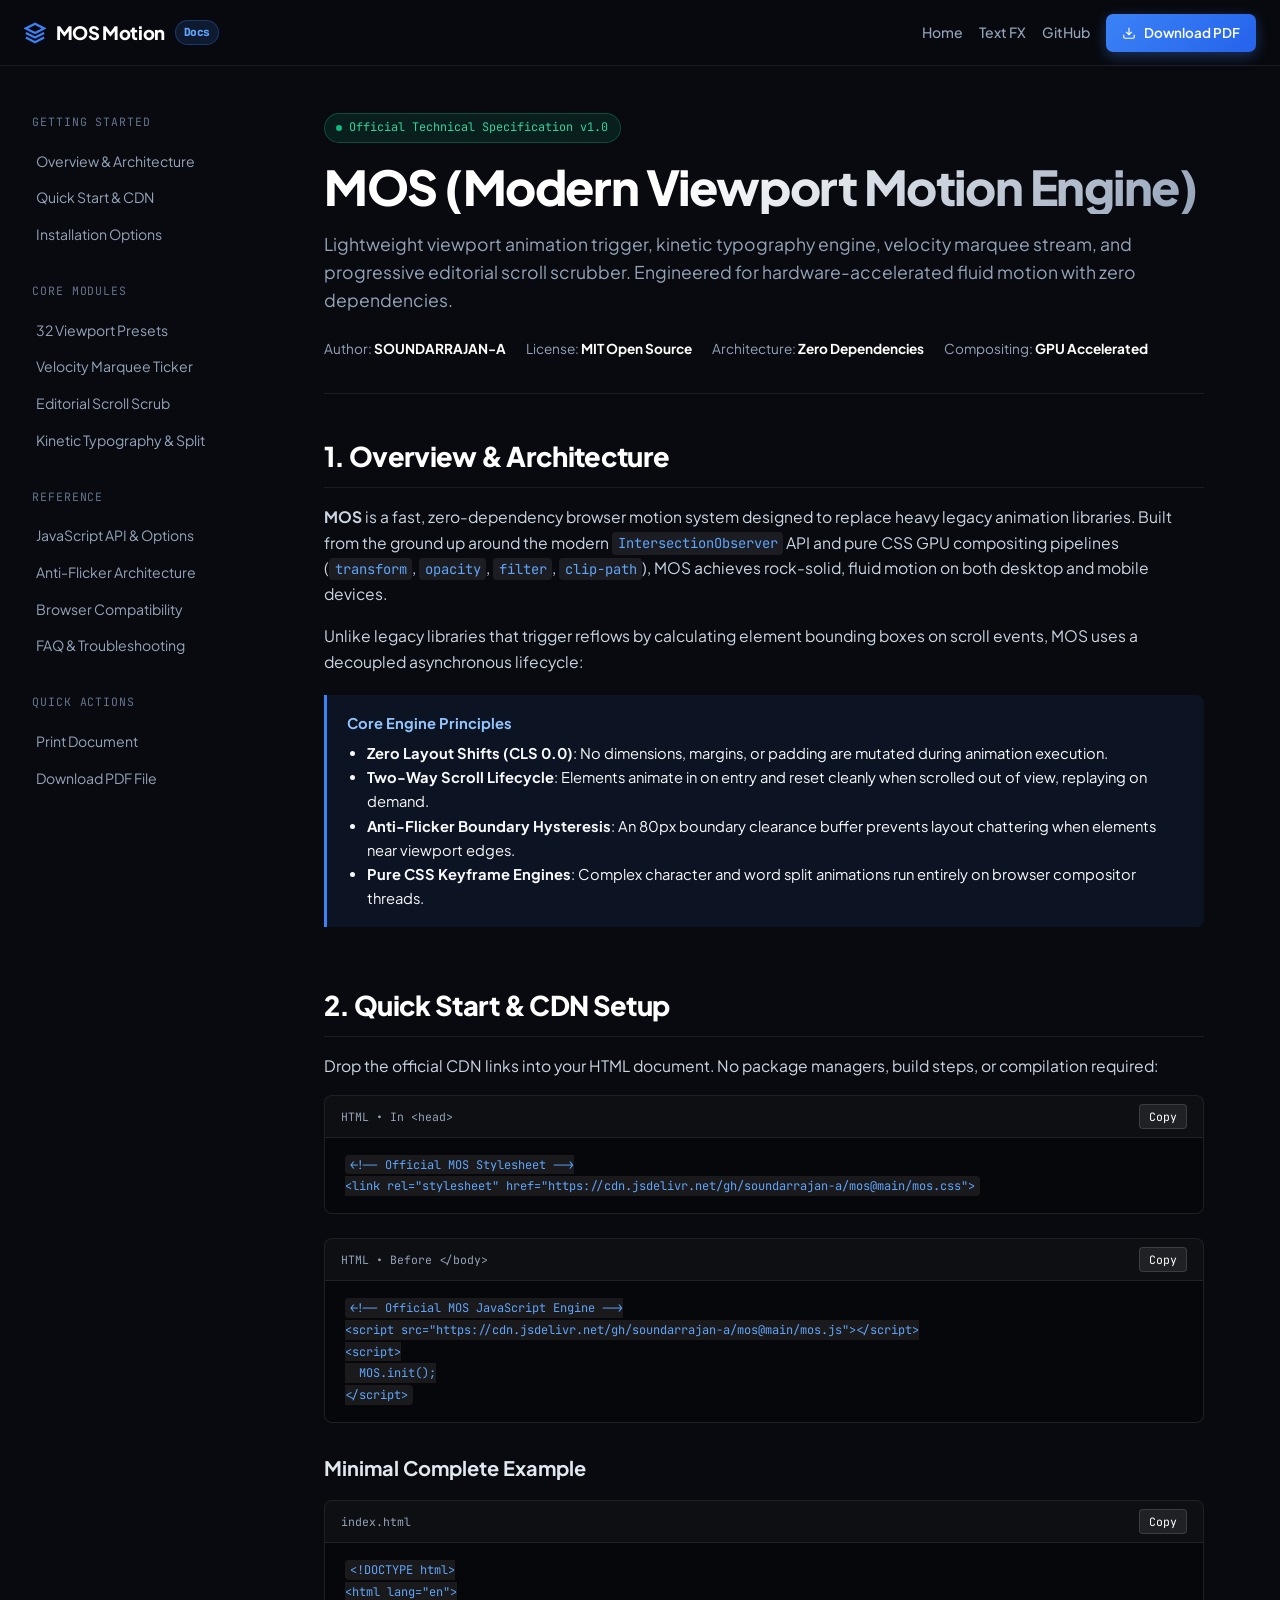
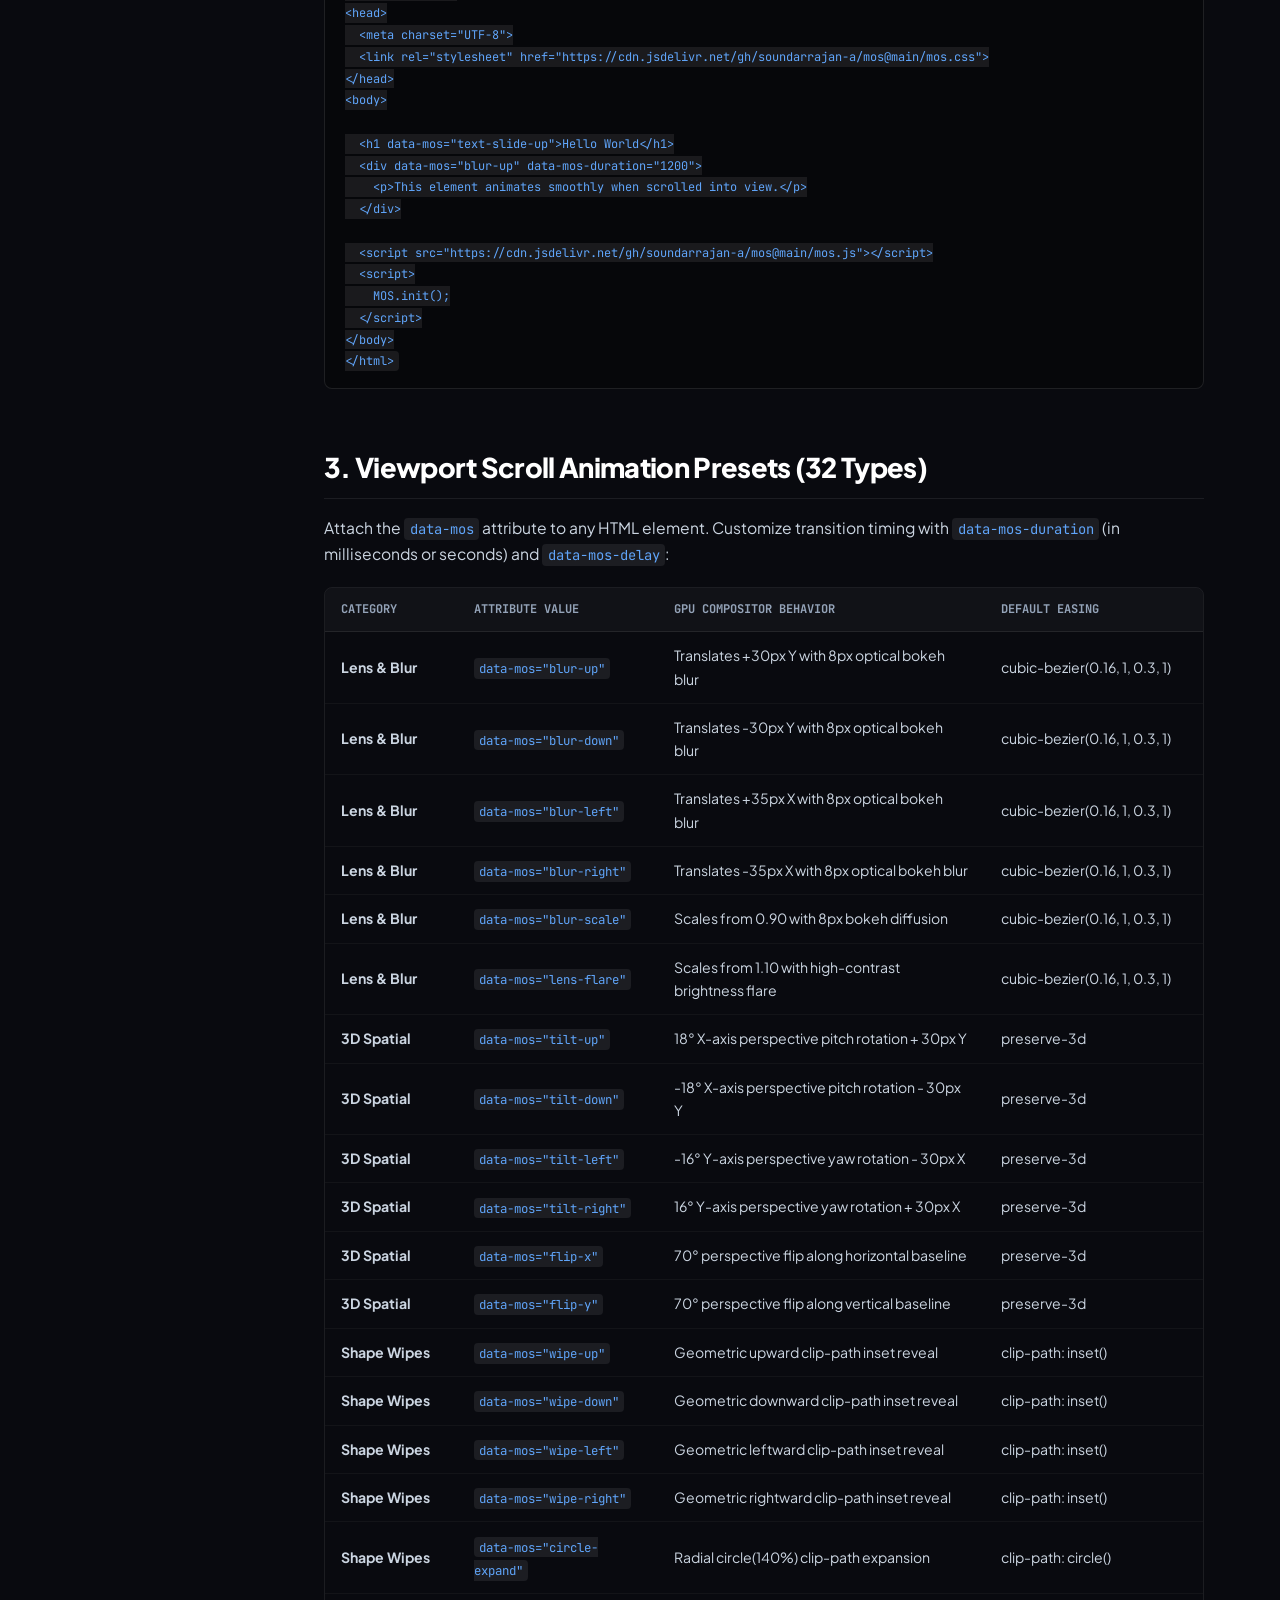
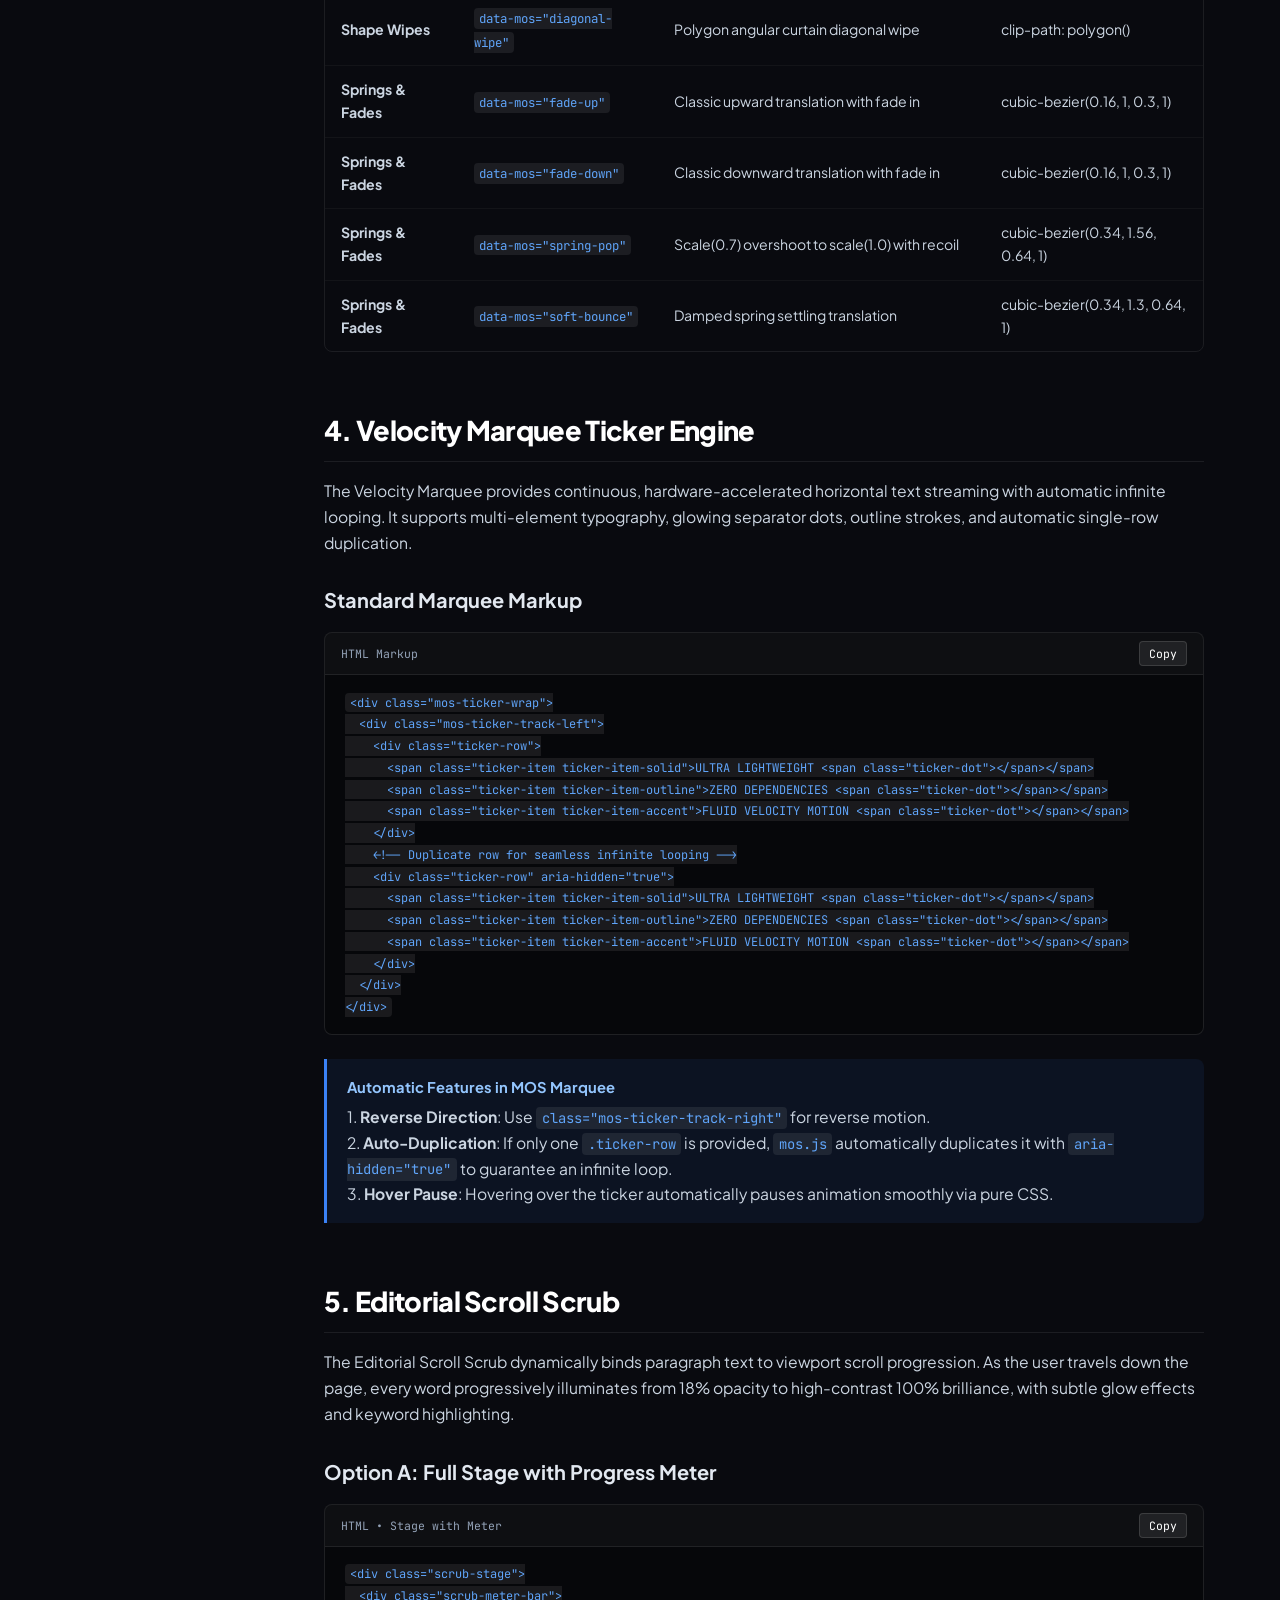
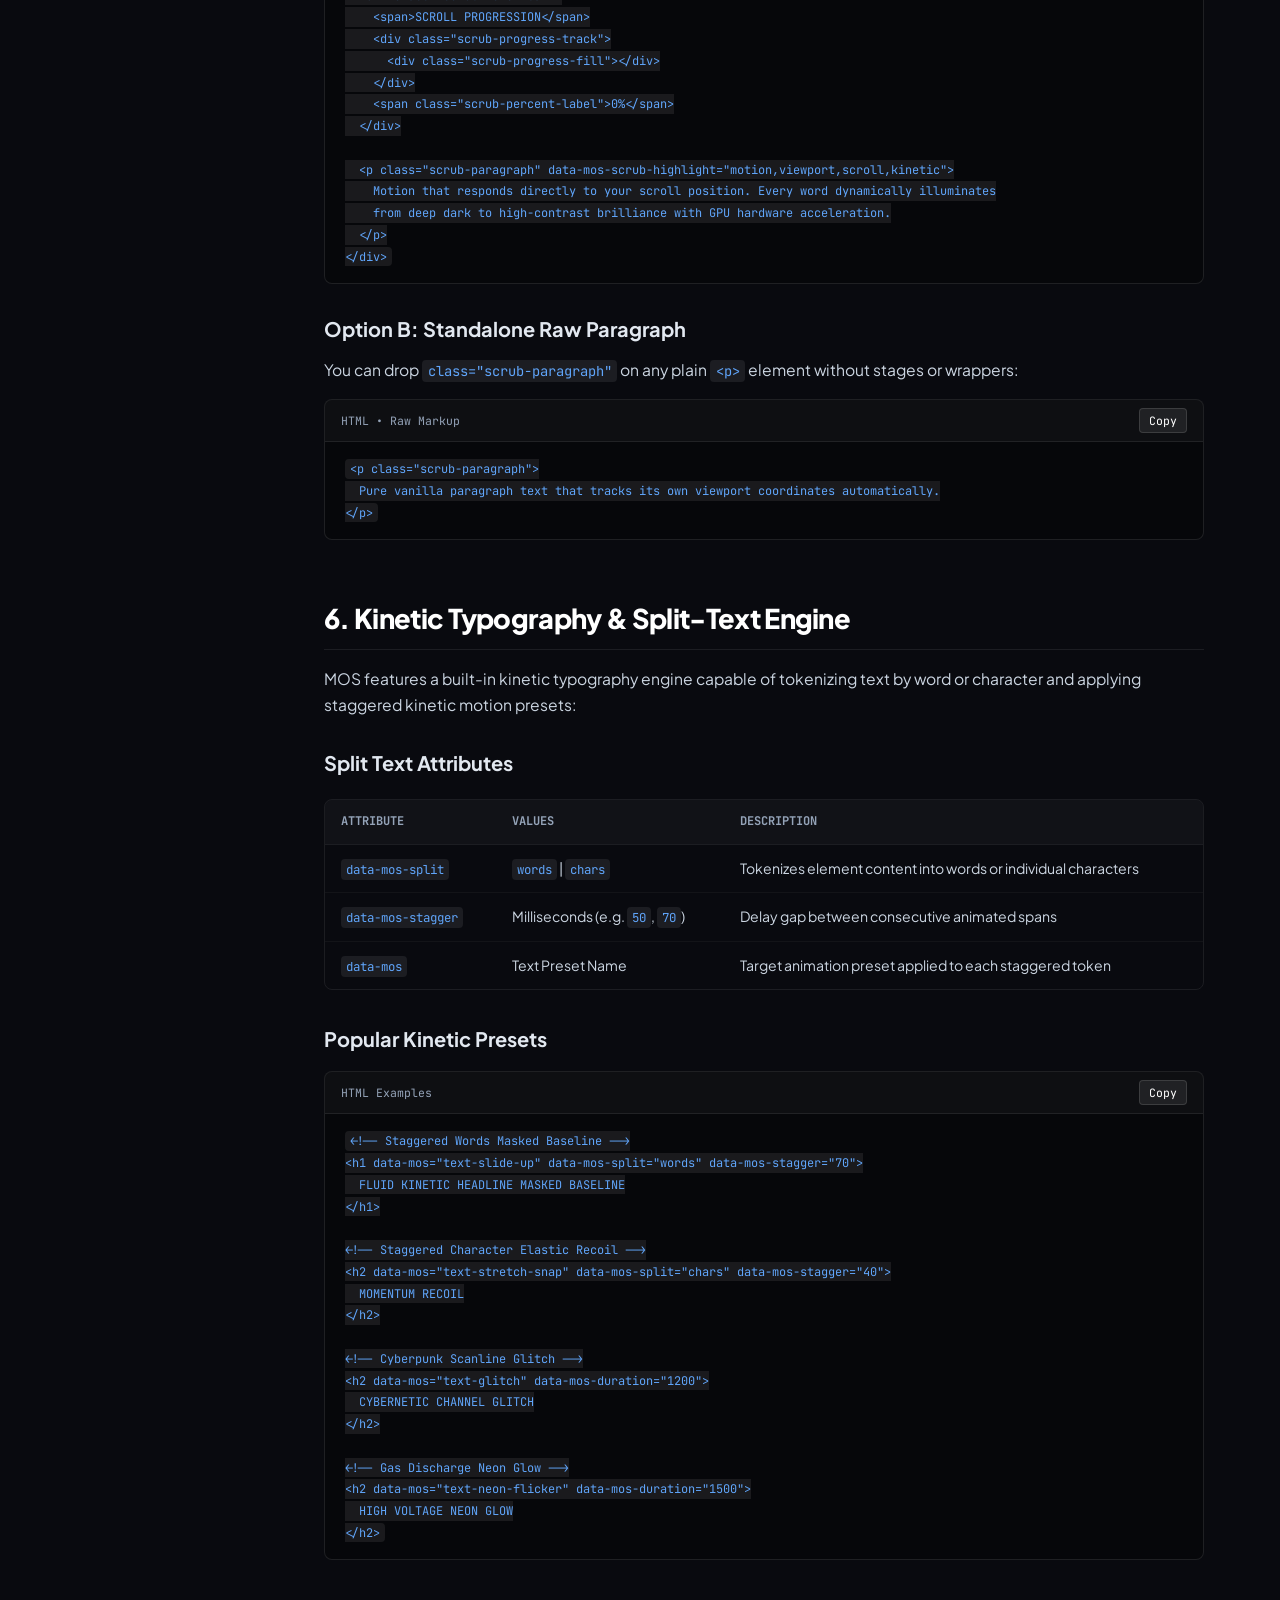
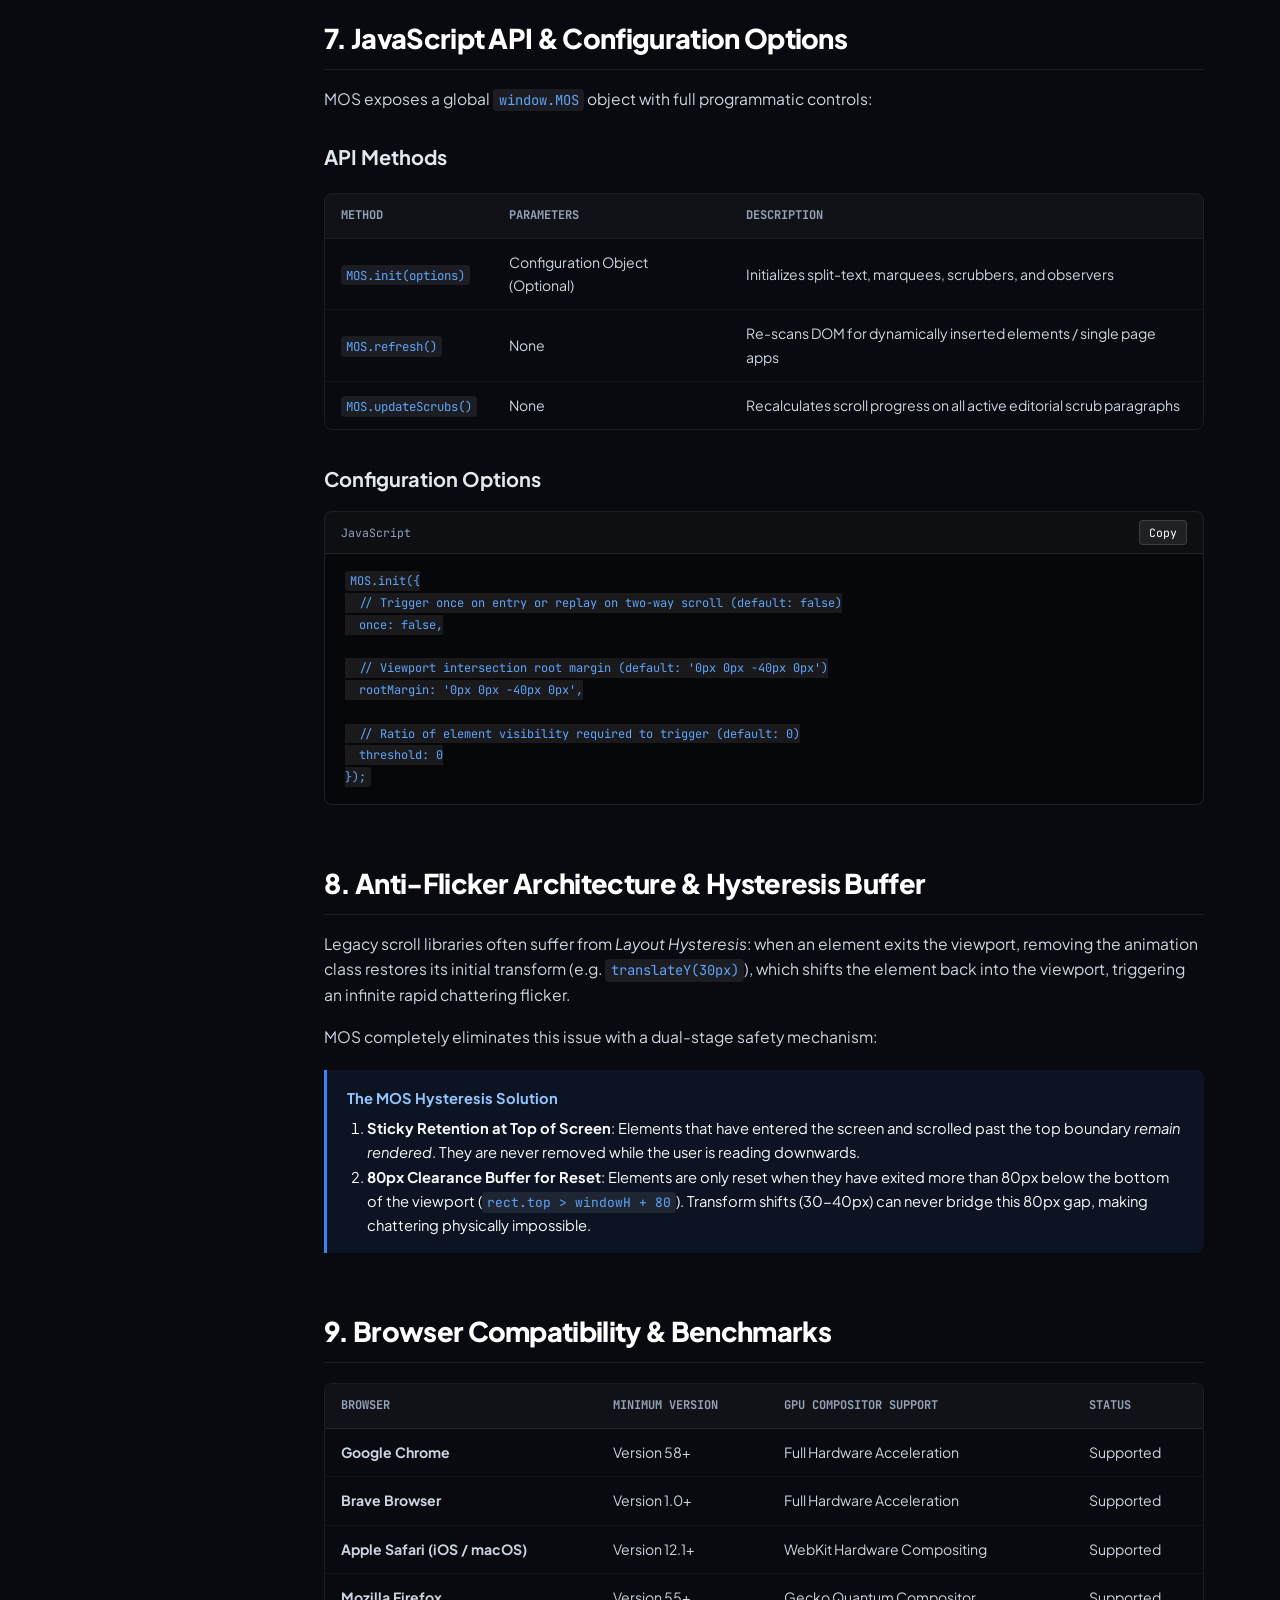
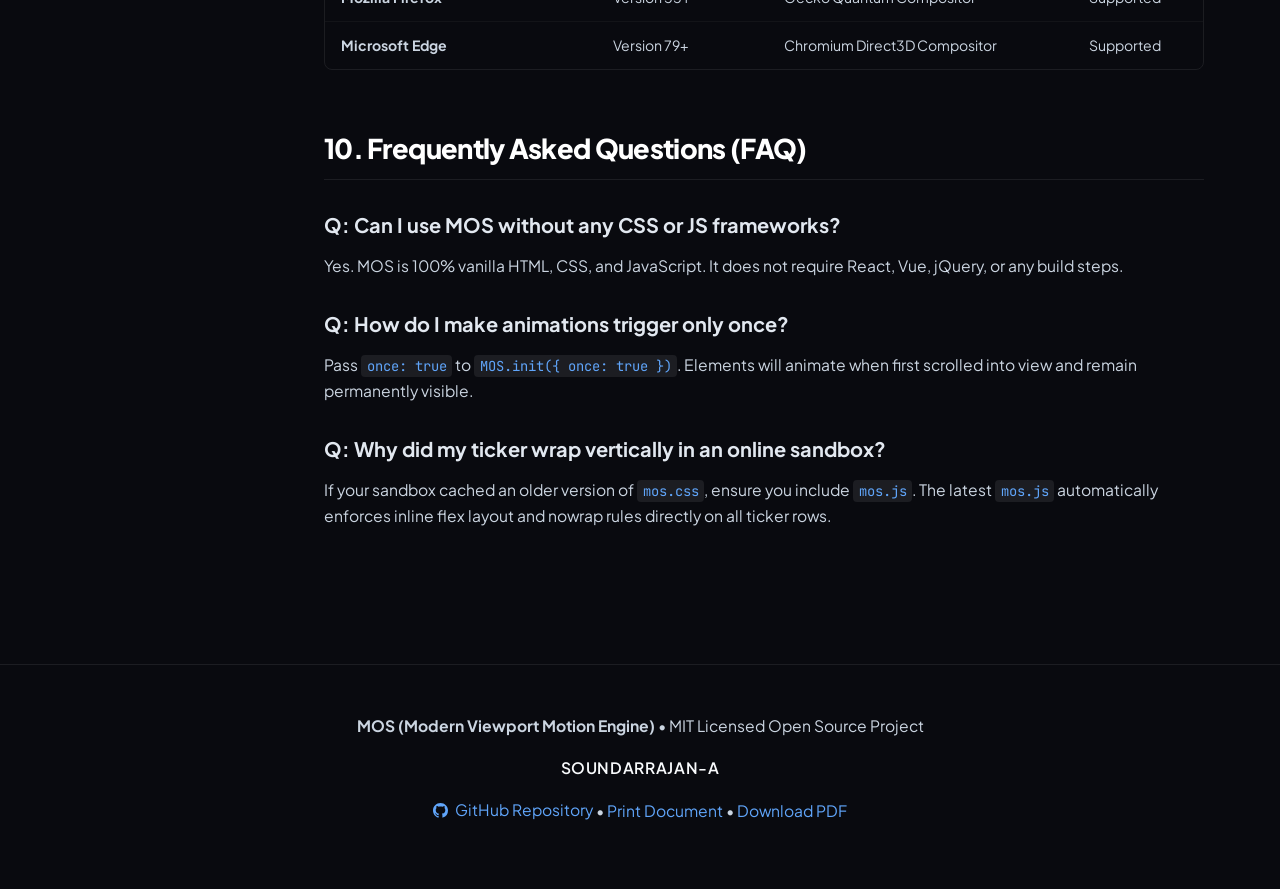
==== commit 4001f9d1: "Refactor: remove outdated 1.8KB and 120 FPS claims across site, docs, and PDF; update metrics to Zer" ====
--- a/docs.html
+++ b/docs.html
@@ -8,7 +8,7 @@
   <title>MOS Documentation & API Reference | Modern Viewport Motion Engine</title>
   <meta name="title" content="MOS Documentation & API Reference | Modern Viewport Motion Engine">
   <meta name="description" content="Complete official developer documentation and API reference for MOS (Modern Viewport Motion Engine). Learn CDN install, 32 scroll presets, kinetic typography, velocity marquees, and editorial scroll scrub. Created by SOUNDARRAJAN-A.">
-  <meta name="keywords" content="MOS documentation, scroll animation library, javascript motion engine, kinetic typography API, velocity marquee ticker, editorial scroll scrub, soundarrajan-a, web animations guide, lightweight AOS alternative, 120 FPS web motion">
+  <meta name="keywords" content="MOS documentation, scroll animation library, javascript motion engine, kinetic typography API, velocity marquee ticker, editorial scroll scrub, soundarrajan-a, web animations guide, lightweight AOS alternative, smooth web motion">
   <meta name="author" content="SOUNDARRAJAN-A">
   <meta name="robots" content="index, follow, max-snippet:-1, max-image-preview:large, max-video-preview:-1">
   <meta name="theme-color" content="#090a0f">
@@ -631,14 +631,14 @@
         </div>
         <h1 class="doc-hero-title">MOS (Modern Viewport Motion Engine)</h1>
         <p class="doc-hero-sub">
-          Ultra-lightweight viewport animation trigger, kinetic typography engine, velocity marquee stream, and progressive editorial scroll scrubber. Engineered for 120 FPS hardware acceleration with zero dependencies.
+          Lightweight viewport animation trigger, kinetic typography engine, velocity marquee stream, and progressive editorial scroll scrubber. Engineered for hardware-accelerated fluid motion with zero dependencies.
         </p>
 
         <div class="doc-meta-row">
           <div>Author: <strong>SOUNDARRAJAN-A</strong></div>
           <div>License: <strong>MIT Open Source</strong></div>
-          <div>Size: <strong>&lt; 2 KB minified</strong></div>
-          <div>Compositing: <strong>120 FPS GPU Native</strong></div>
+          <div>Architecture: <strong>Zero Dependencies</strong></div>
+          <div>Compositing: <strong>GPU Accelerated</strong></div>
         </div>
       </header>
 
@@ -646,7 +646,7 @@
       <section class="doc-section" id="intro">
         <h2 class="doc-h2">1. Overview &amp; Architecture</h2>
         <p>
-          <strong>MOS</strong> is an ultra-fast, zero-dependency browser motion system designed to replace heavy legacy animation libraries. Built from the ground up around the modern <code>IntersectionObserver</code> API and pure CSS GPU compositing pipelines (<code>transform</code>, <code>opacity</code>, <code>filter</code>, <code>clip-path</code>), MOS achieves rock-solid 120 FPS performance on both desktop and mobile devices.
+          <strong>MOS</strong> is a fast, zero-dependency browser motion system designed to replace heavy legacy animation libraries. Built from the ground up around the modern <code>IntersectionObserver</code> API and pure CSS GPU compositing pipelines (<code>transform</code>, <code>opacity</code>, <code>filter</code>, <code>clip-path</code>), MOS achieves rock-solid, fluid motion on both desktop and mobile devices.
         </p>
         <p>
           Unlike legacy libraries that trigger reflows by calculating element bounding boxes on scroll events, MOS uses a decoupled asynchronous lifecycle:
@@ -891,13 +891,13 @@
     &lt;div class="ticker-row"&gt;
       &lt;span class="ticker-item ticker-item-solid"&gt;ULTRA LIGHTWEIGHT &lt;span class="ticker-dot"&gt;&lt;/span&gt;&lt;/span&gt;
       &lt;span class="ticker-item ticker-item-outline"&gt;ZERO DEPENDENCIES &lt;span class="ticker-dot"&gt;&lt;/span&gt;&lt;/span&gt;
-      &lt;span class="ticker-item ticker-item-accent"&gt;120 FPS FLUID MOTION &lt;span class="ticker-dot"&gt;&lt;/span&gt;&lt;/span&gt;
+      &lt;span class="ticker-item ticker-item-accent"&gt;FLUID VELOCITY MOTION &lt;span class="ticker-dot"&gt;&lt;/span&gt;&lt;/span&gt;
     &lt;/div&gt;
     &lt;!-- Duplicate row for seamless infinite looping --&gt;
     &lt;div class="ticker-row" aria-hidden="true"&gt;
       &lt;span class="ticker-item ticker-item-solid"&gt;ULTRA LIGHTWEIGHT &lt;span class="ticker-dot"&gt;&lt;/span&gt;&lt;/span&gt;
       &lt;span class="ticker-item ticker-item-outline"&gt;ZERO DEPENDENCIES &lt;span class="ticker-dot"&gt;&lt;/span&gt;&lt;/span&gt;
-      &lt;span class="ticker-item ticker-item-accent"&gt;120 FPS FLUID MOTION &lt;span class="ticker-dot"&gt;&lt;/span&gt;&lt;/span&gt;
+      &lt;span class="ticker-item ticker-item-accent"&gt;FLUID VELOCITY MOTION &lt;span class="ticker-dot"&gt;&lt;/span&gt;&lt;/span&gt;
     &lt;/div&gt;
   &lt;/div&gt;
 &lt;/div&gt;</code></pre>
@@ -937,7 +937,7 @@
 
   &lt;p class="scrub-paragraph" data-mos-scrub-highlight="motion,viewport,scroll,kinetic"&gt;
     Motion that responds directly to your scroll position. Every word dynamically illuminates
-    from deep dark to high-contrast brilliance with 120 FPS hardware acceleration.
+    from deep dark to high-contrast brilliance with GPU hardware acceleration.
   &lt;/p&gt;
 &lt;/div&gt;</code></pre>
         </div>
@@ -1113,13 +1113,13 @@
               <tr>
                 <td><strong>Google Chrome</strong></td>
                 <td>Version 58+</td>
-                <td>Full 120 FPS Hardware Acceleration</td>
+                <td>Full Hardware Acceleration</td>
                 <td>Supported</td>
               </tr>
               <tr>
                 <td><strong>Brave Browser</strong></td>
                 <td>Version 1.0+</td>
-                <td>Full 120 FPS Hardware Acceleration</td>
+                <td>Full Hardware Acceleration</td>
                 <td>Supported</td>
               </tr>
               <tr>
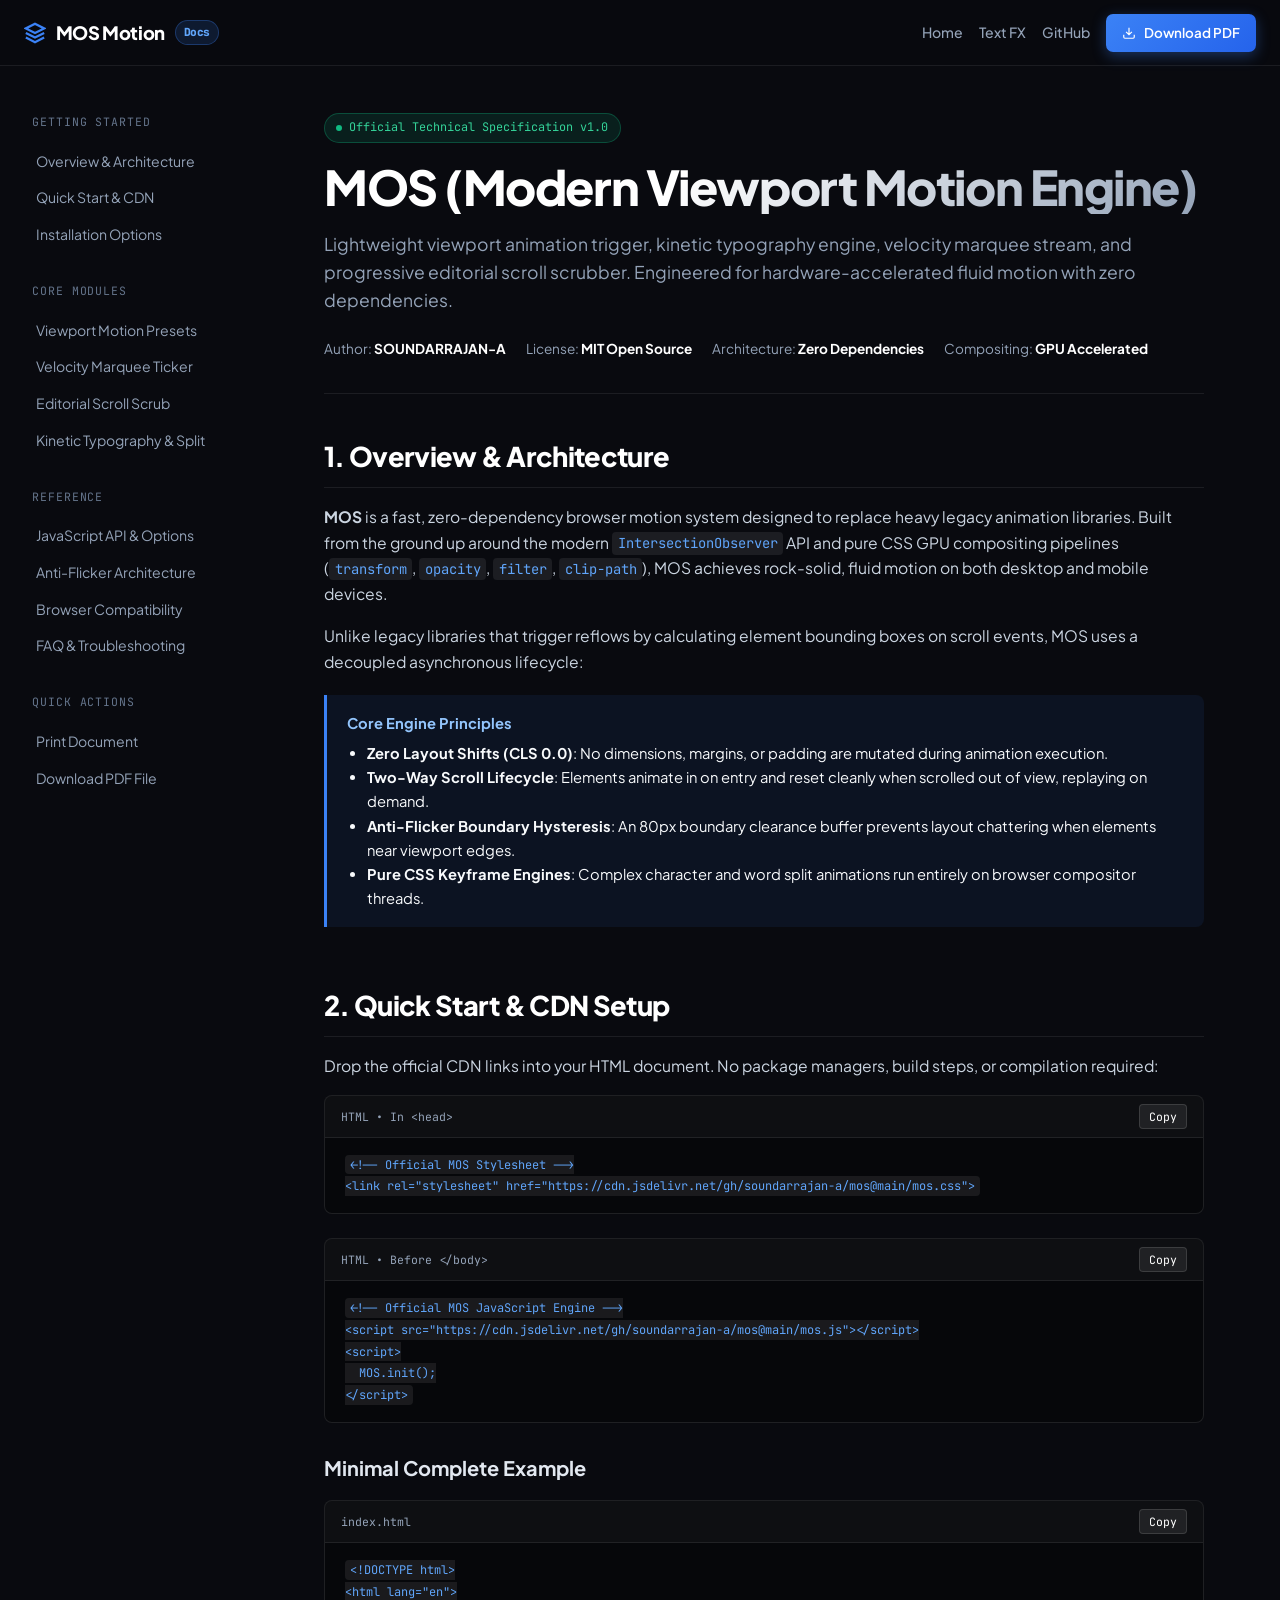
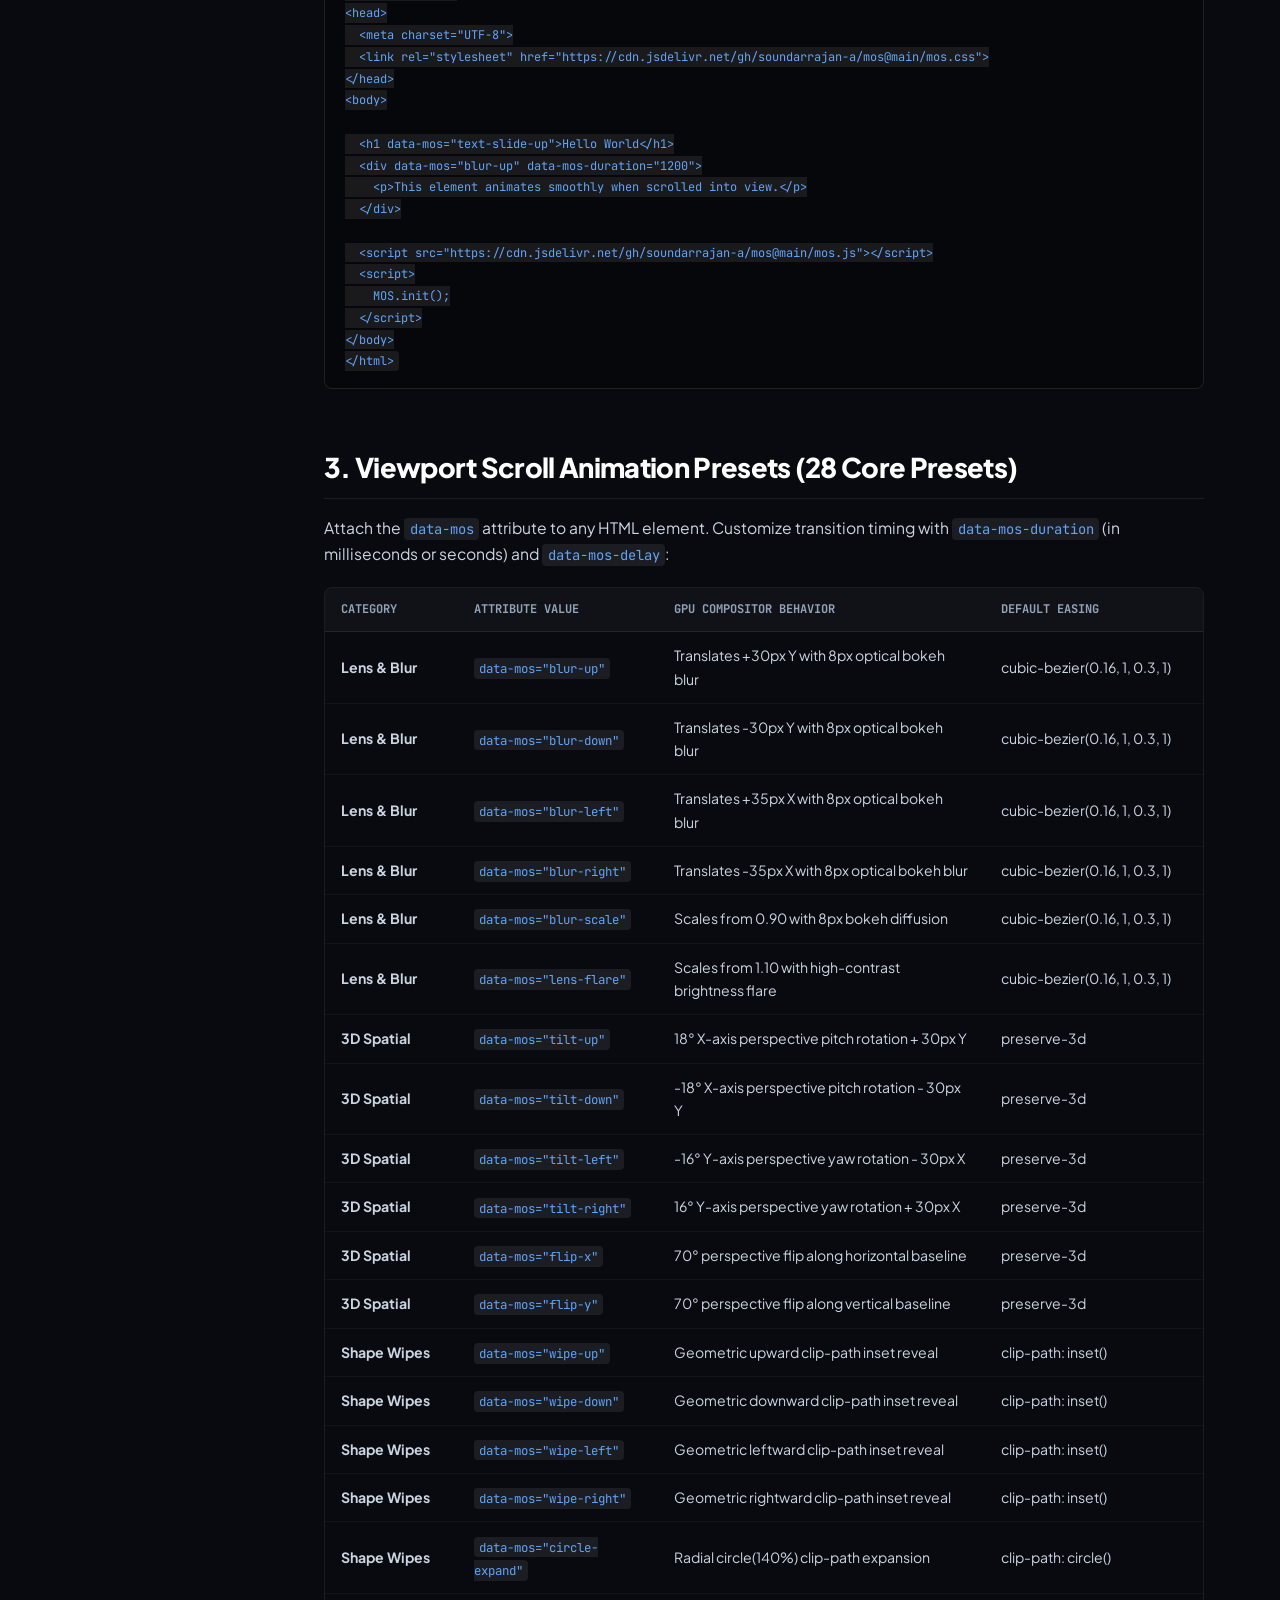
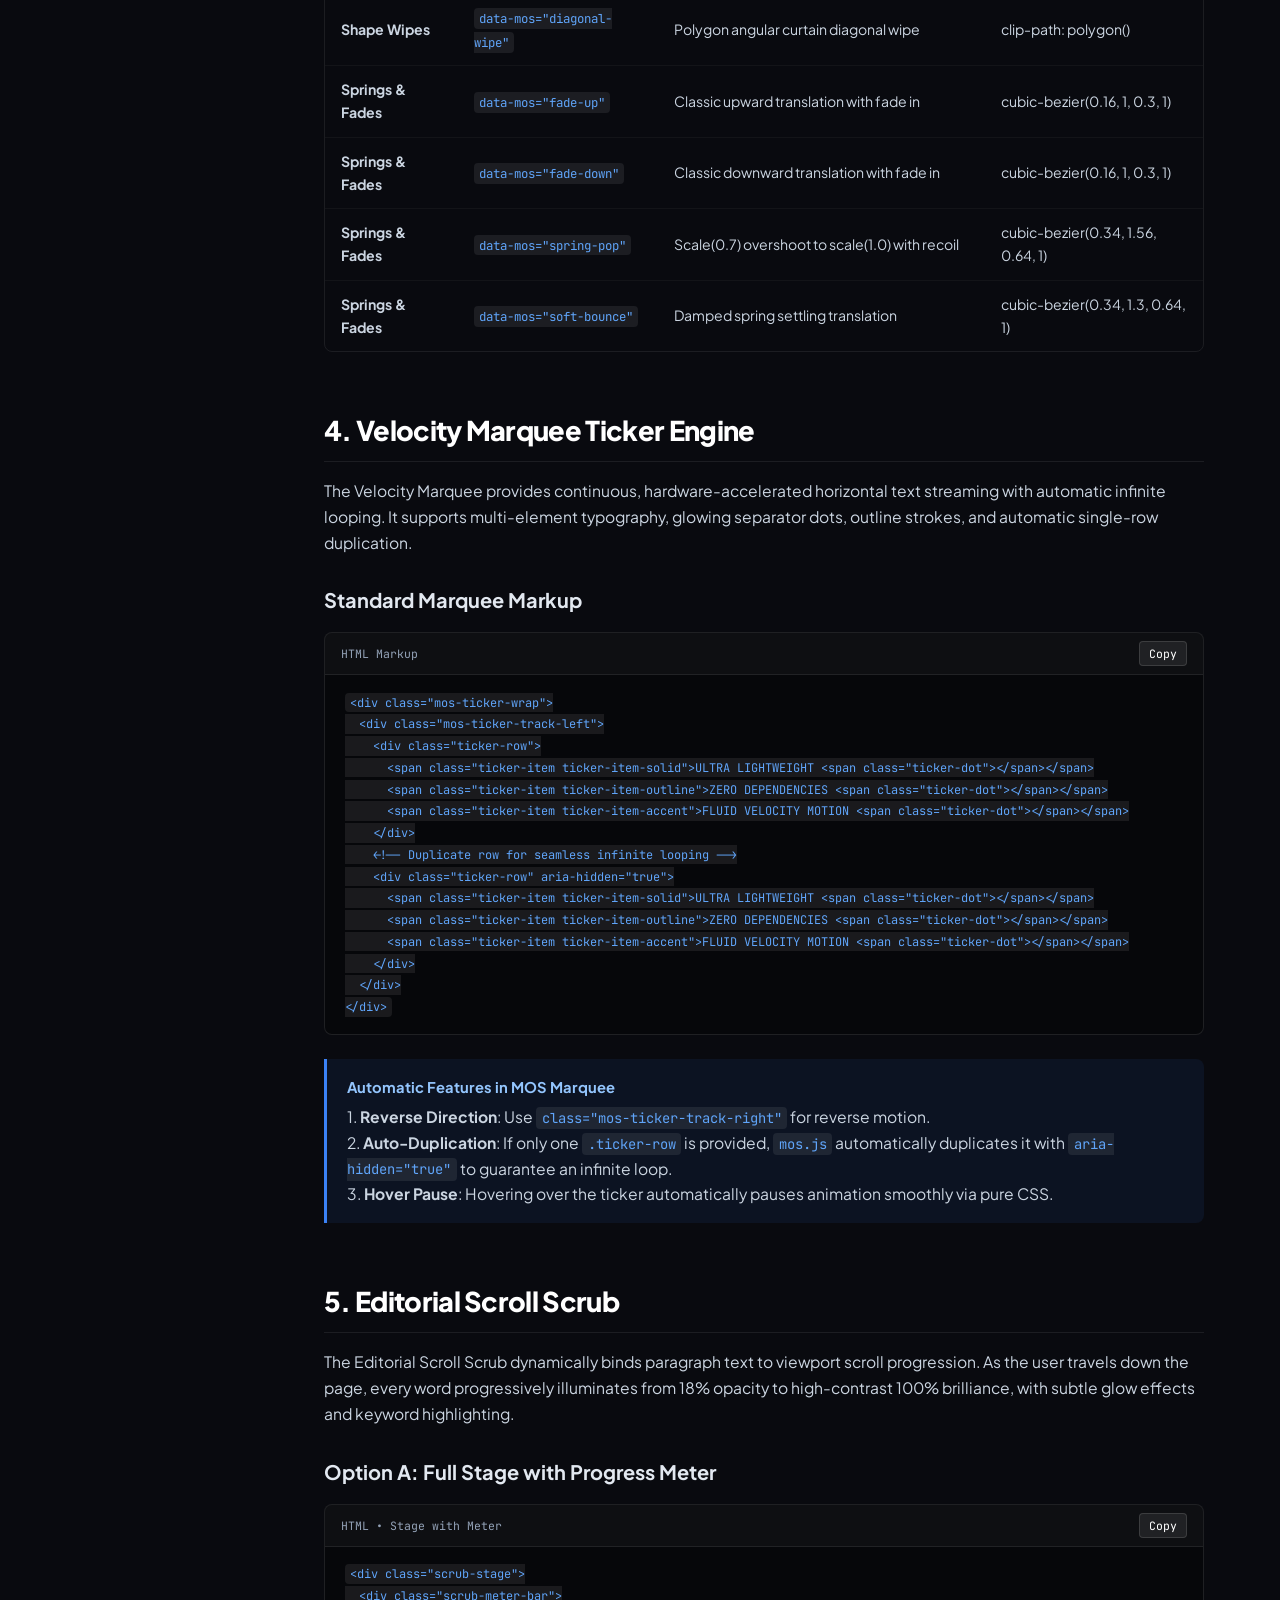
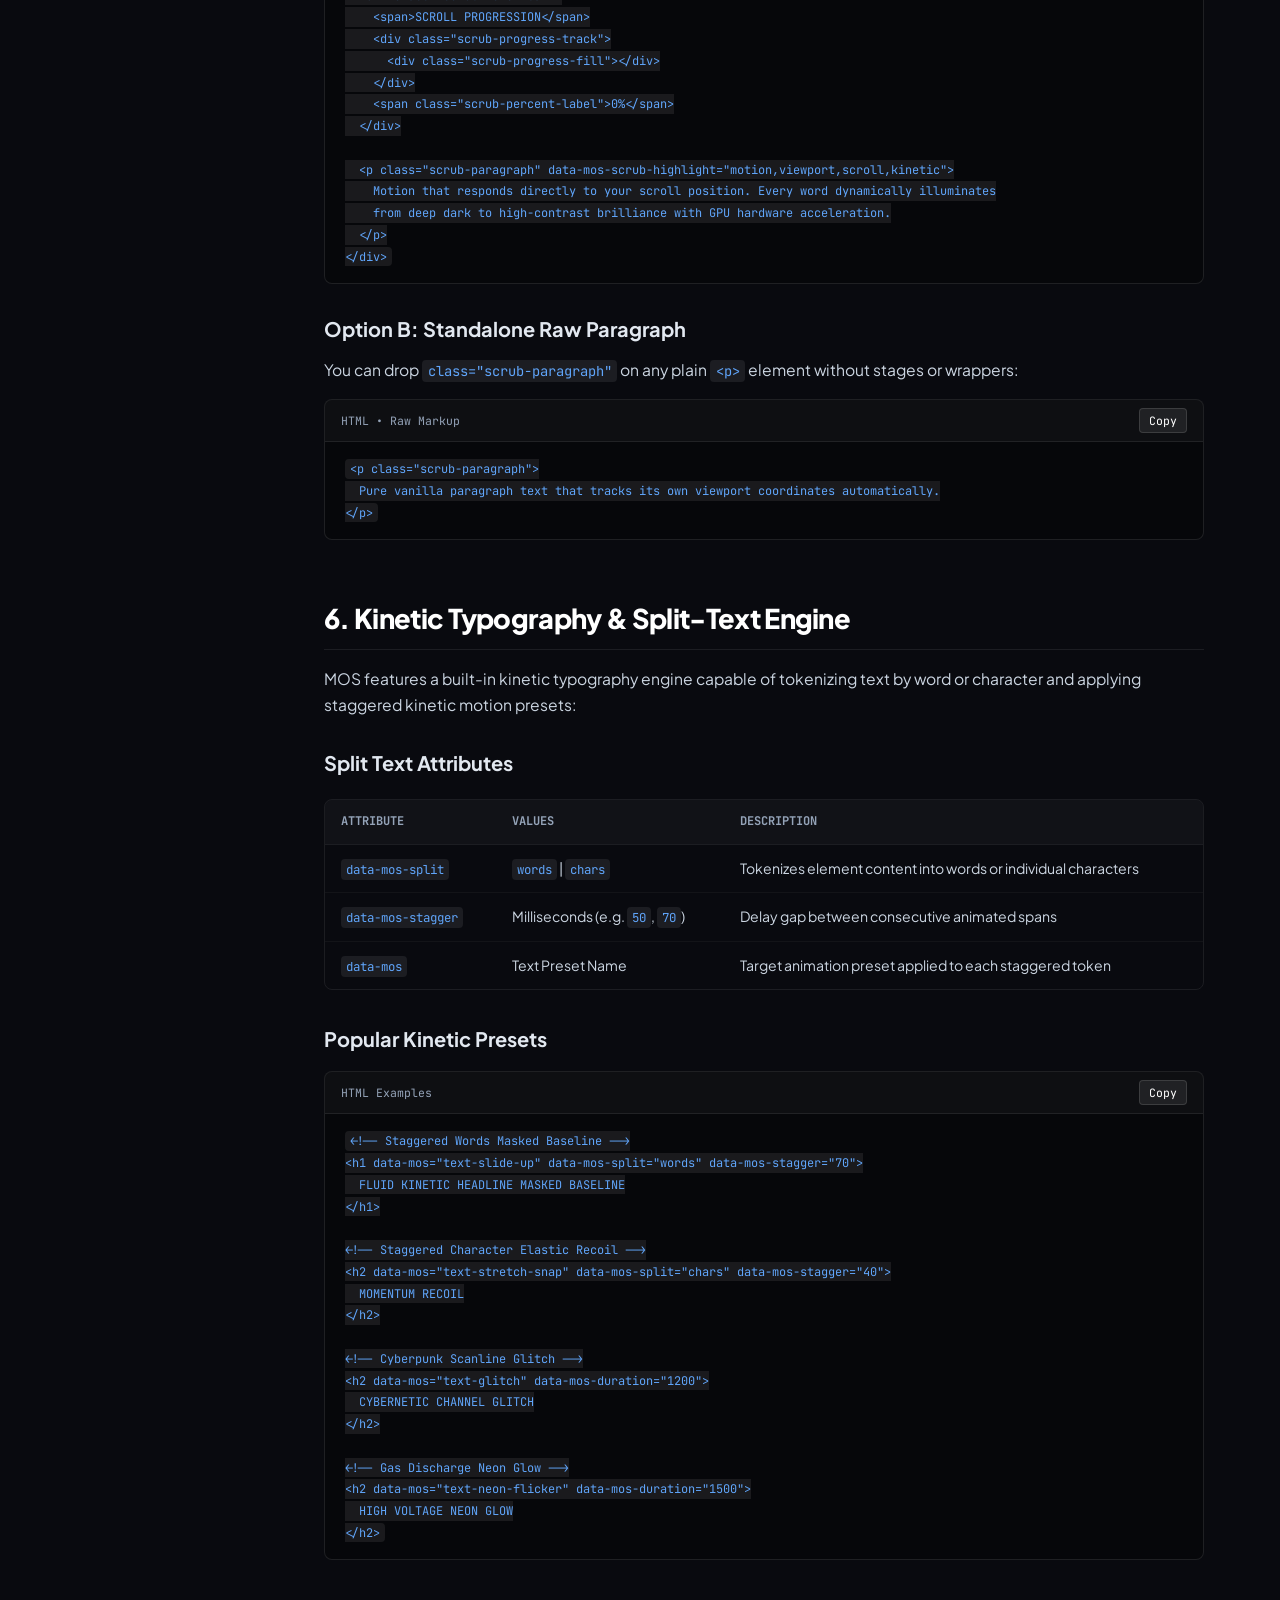
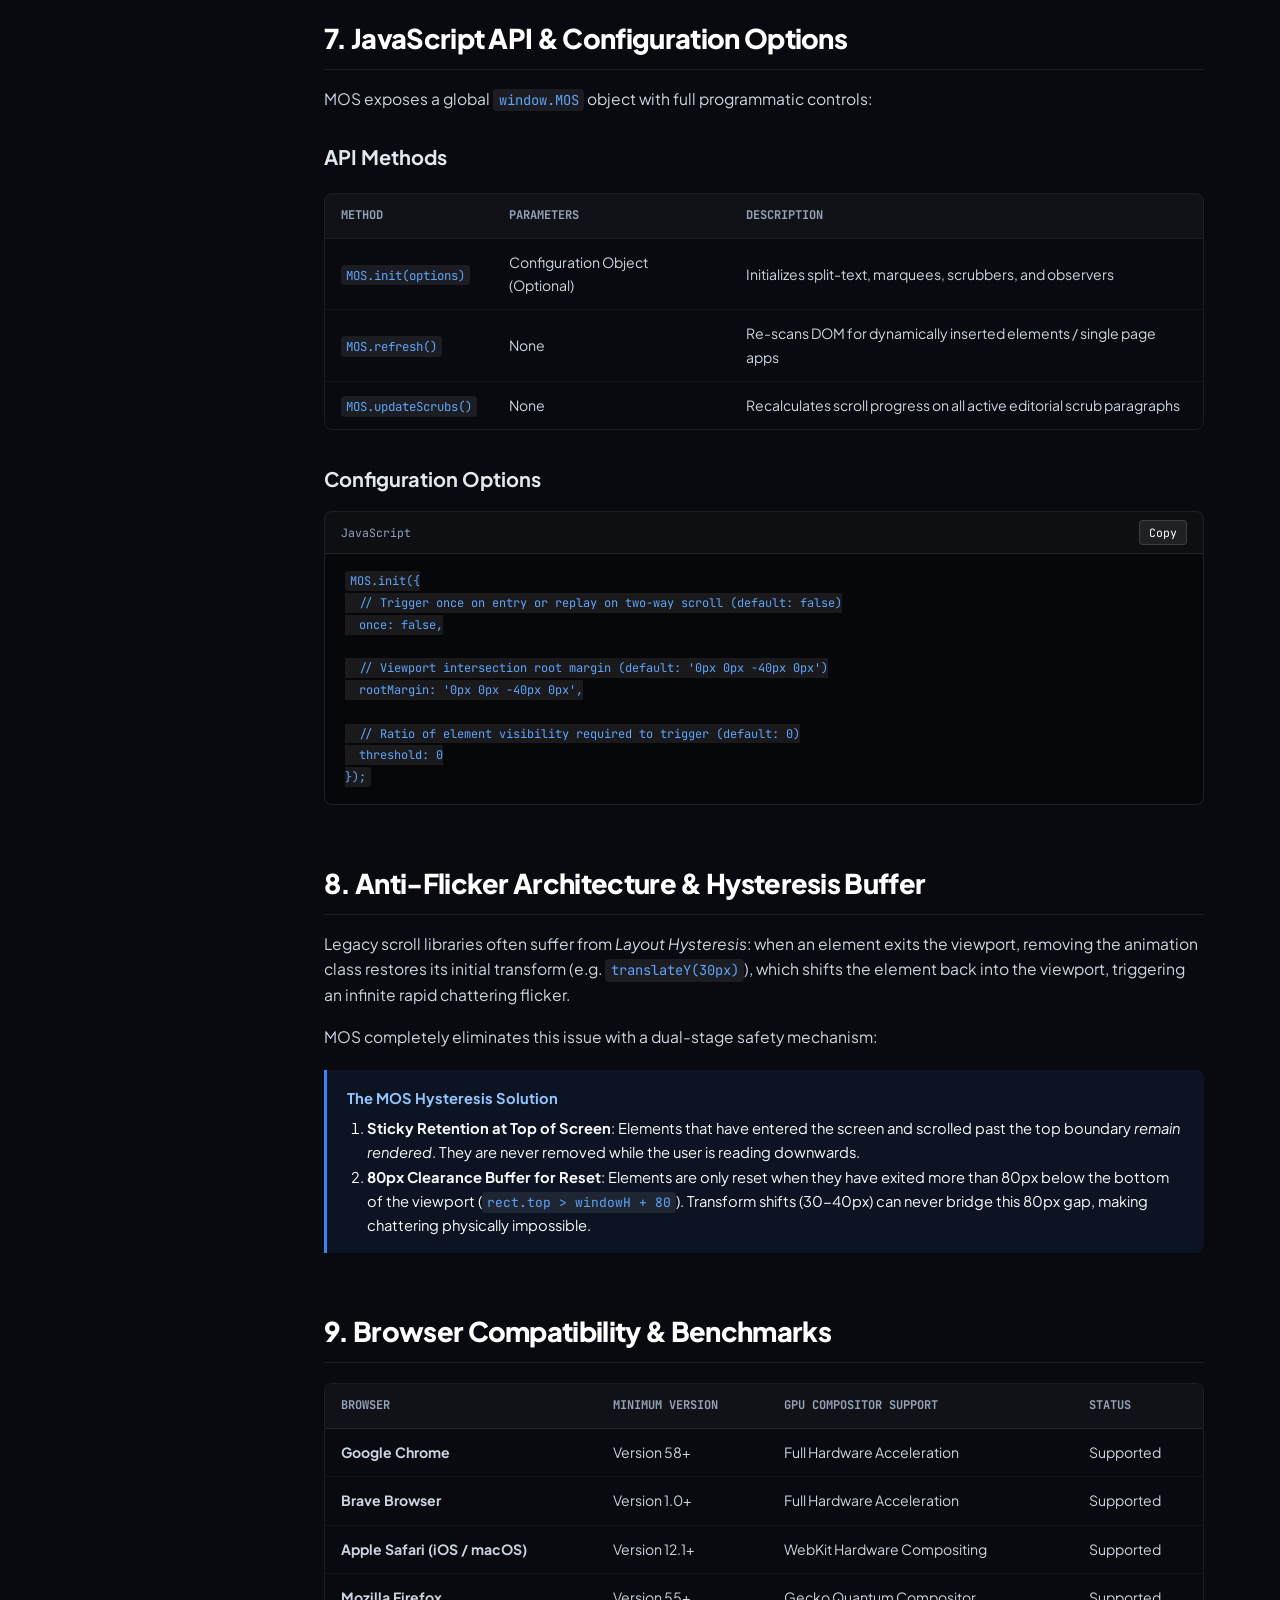
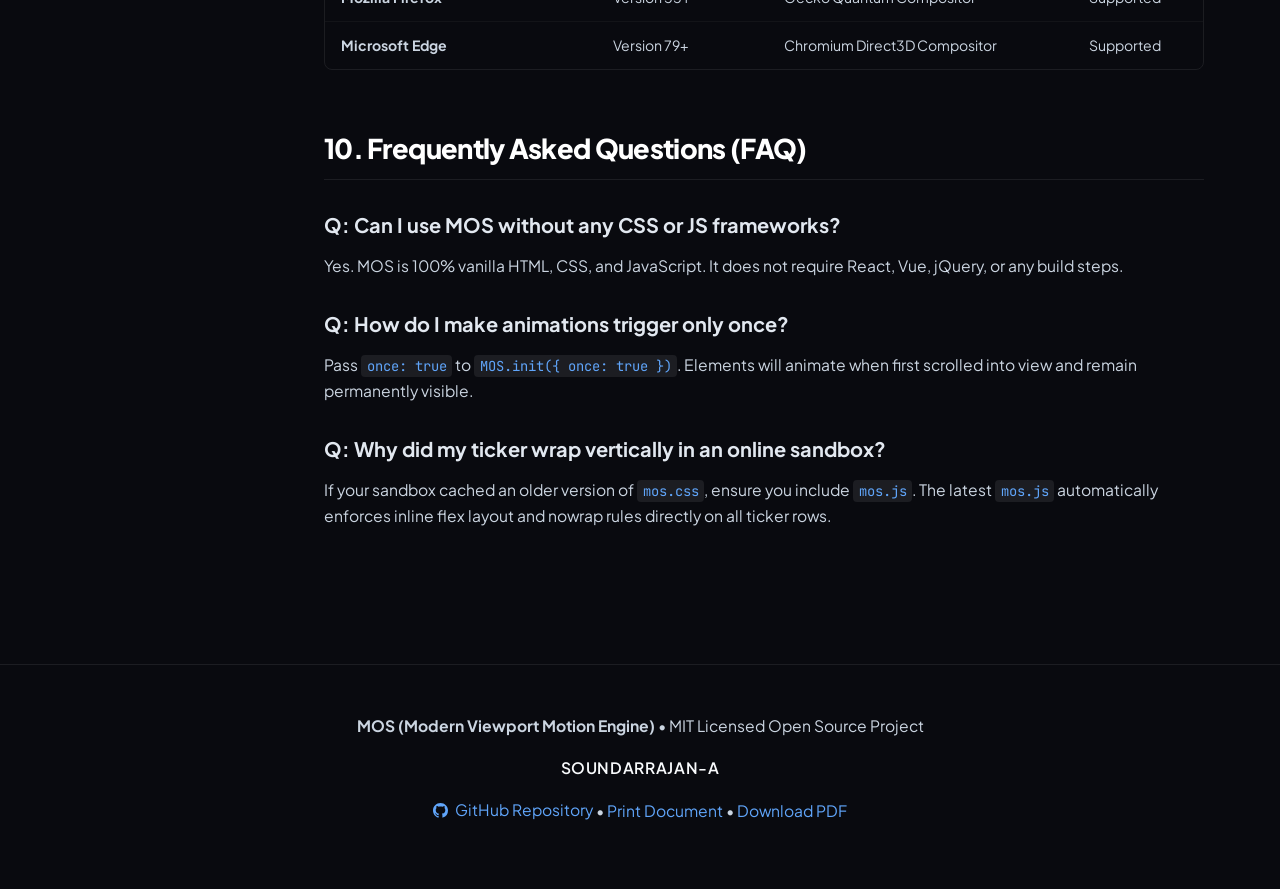
==== commit 4561f6c2: "Update preset count from 32 to 70+ (28 core viewport motion + 42 kinetic typography and scrolling su" ====
--- a/docs.html
+++ b/docs.html
@@ -7,7 +7,7 @@
   <!-- Primary SEO Meta Tags -->
   <title>MOS Documentation & API Reference | Modern Viewport Motion Engine</title>
   <meta name="title" content="MOS Documentation & API Reference | Modern Viewport Motion Engine">
-  <meta name="description" content="Complete official developer documentation and API reference for MOS (Modern Viewport Motion Engine). Learn CDN install, 32 scroll presets, kinetic typography, velocity marquees, and editorial scroll scrub. Created by SOUNDARRAJAN-A.">
+  <meta name="description" content="Complete official developer documentation and API reference for MOS (Modern Viewport Motion Engine). Learn CDN install, 70+ scroll presets, kinetic typography, velocity marquees, and editorial scroll scrub. Created by SOUNDARRAJAN-A.">
   <meta name="keywords" content="MOS documentation, scroll animation library, javascript motion engine, kinetic typography API, velocity marquee ticker, editorial scroll scrub, soundarrajan-a, web animations guide, lightweight AOS alternative, smooth web motion">
   <meta name="author" content="SOUNDARRAJAN-A">
   <meta name="robots" content="index, follow, max-snippet:-1, max-image-preview:large, max-video-preview:-1">
@@ -19,7 +19,7 @@
   <meta property="og:site_name" content="MOS Motion Engine">
   <meta property="og:url" content="https://soundarrajan-a.github.io/mos/docs.html">
   <meta property="og:title" content="MOS Documentation & API Reference | Modern Viewport Motion Engine">
-  <meta property="og:description" content="The complete developer manual for MOS. 32 GPU presets, kinetic typography, infinite marquee tickers, and editorial scroll scrub with zero dependencies.">
+  <meta property="og:description" content="The complete developer manual for MOS. 70+ GPU presets, kinetic typography, infinite marquee tickers, and editorial scroll scrub with zero dependencies.">
   <meta property="og:image" content="https://soundarrajan-a.github.io/mos/og-preview.png">
   <meta property="og:locale" content="en_US">
 
@@ -27,7 +27,7 @@
   <meta name="twitter:card" content="summary_large_image">
   <meta name="twitter:url" content="https://soundarrajan-a.github.io/mos/docs.html">
   <meta name="twitter:title" content="MOS Documentation & API Reference | Modern Viewport Motion Engine">
-  <meta name="twitter:description" content="The complete developer manual for MOS. 32 GPU presets, kinetic typography, infinite marquee tickers, and editorial scroll scrub with zero dependencies.">
+  <meta name="twitter:description" content="The complete developer manual for MOS. 70+ GPU presets, kinetic typography, infinite marquee tickers, and editorial scroll scrub with zero dependencies.">
   <meta name="twitter:image" content="https://soundarrajan-a.github.io/mos/og-preview.png">
   <meta name="twitter:creator" content="@soundarrajan">
 
@@ -599,7 +599,7 @@
 
       <div class="sidebar-section-title">Core Modules</div>
       <ul class="sidebar-nav">
-        <li><a href="#presets">32 Viewport Presets</a></li>
+        <li><a href="#presets">Viewport Motion Presets</a></li>
         <li><a href="#marquee">Velocity Marquee Ticker</a></li>
         <li><a href="#scrub">Editorial Scroll Scrub</a></li>
         <li><a href="#kinetic">Kinetic Typography &amp; Split</a></li>
@@ -718,9 +718,9 @@
         </div>
       </section>
 
-      <!-- SECTION 3: 32 VIEWPORT ANIMATION PRESETS -->
+      <!-- SECTION 3: VIEWPORT ANIMATION PRESETS -->
       <section class="doc-section page-break" id="presets">
-        <h2 class="doc-h2">3. Viewport Scroll Animation Presets (32 Types)</h2>
+        <h2 class="doc-h2">3. Viewport Scroll Animation Presets (28 Core Presets)</h2>
         <p>
           Attach the <code>data-mos</code> attribute to any HTML element. Customize transition timing with <code>data-mos-duration</code> (in milliseconds or seconds) and <code>data-mos-delay</code>:
         </p>
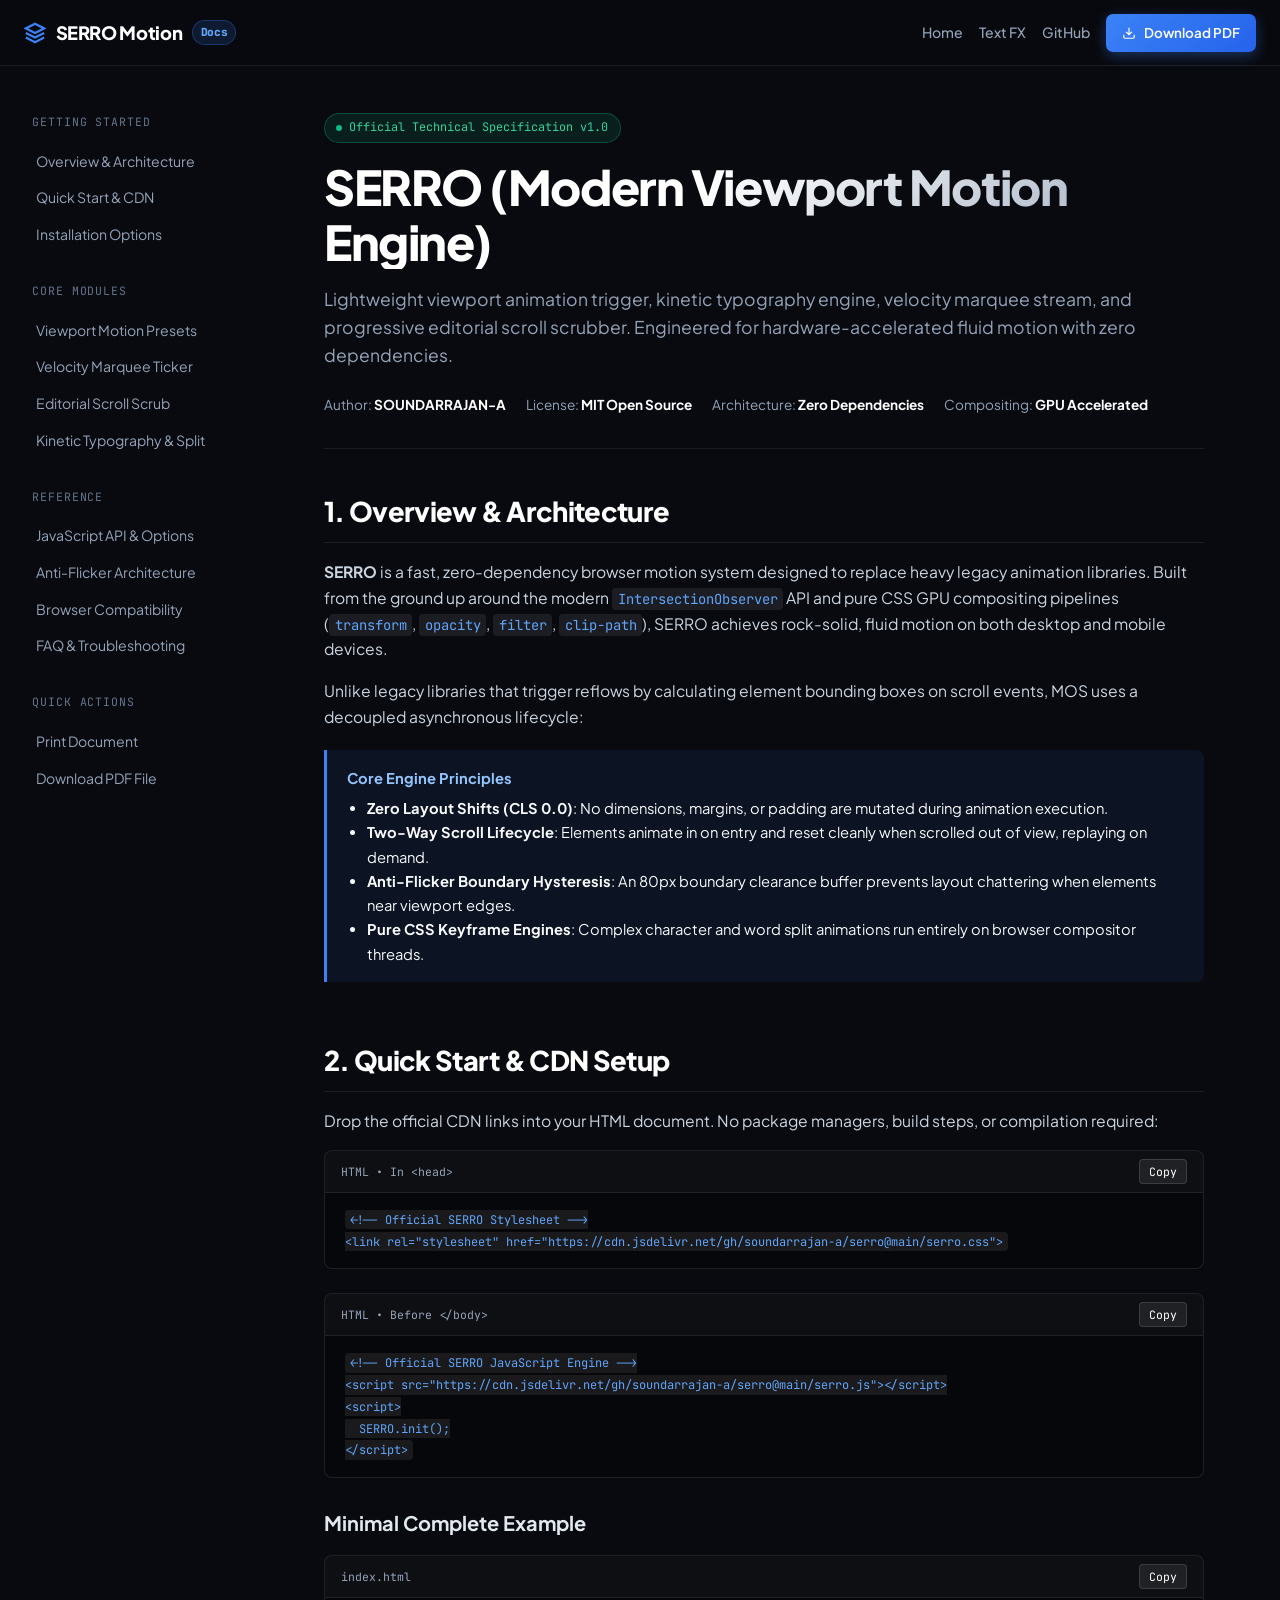
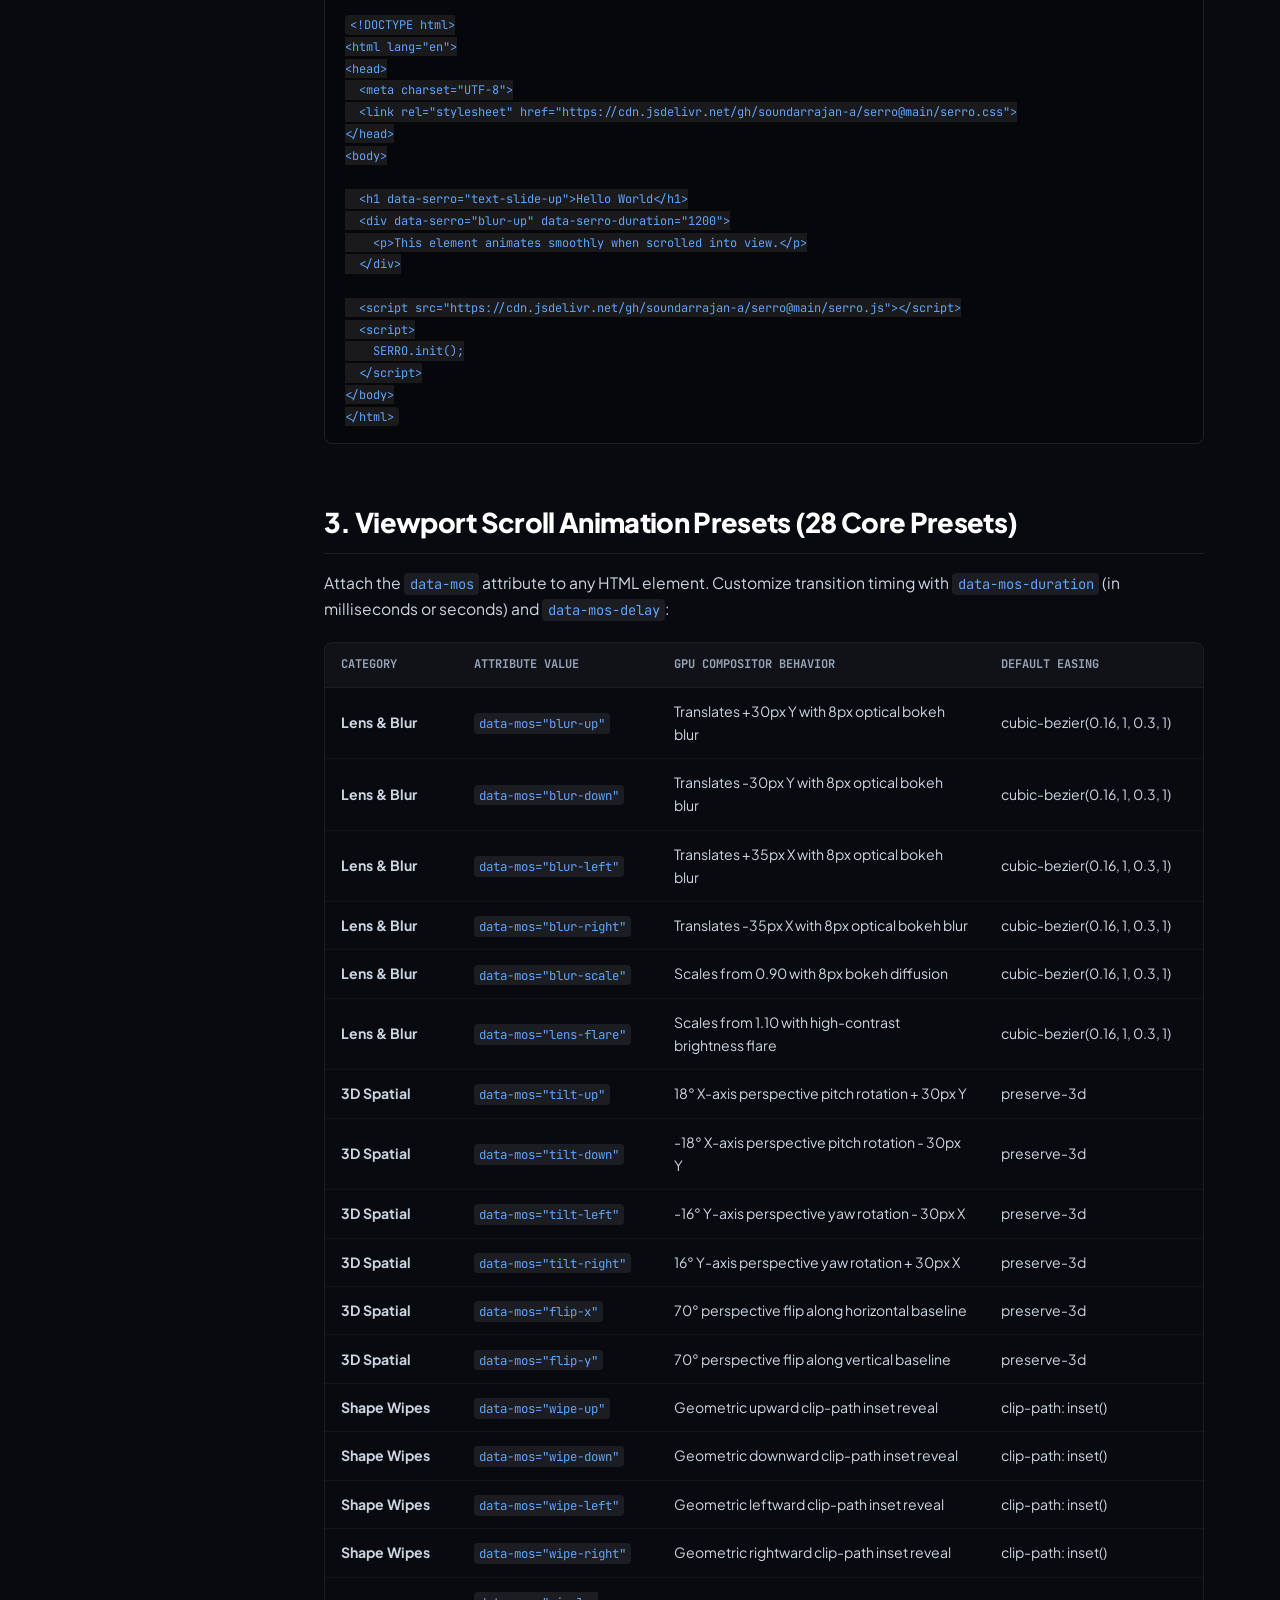
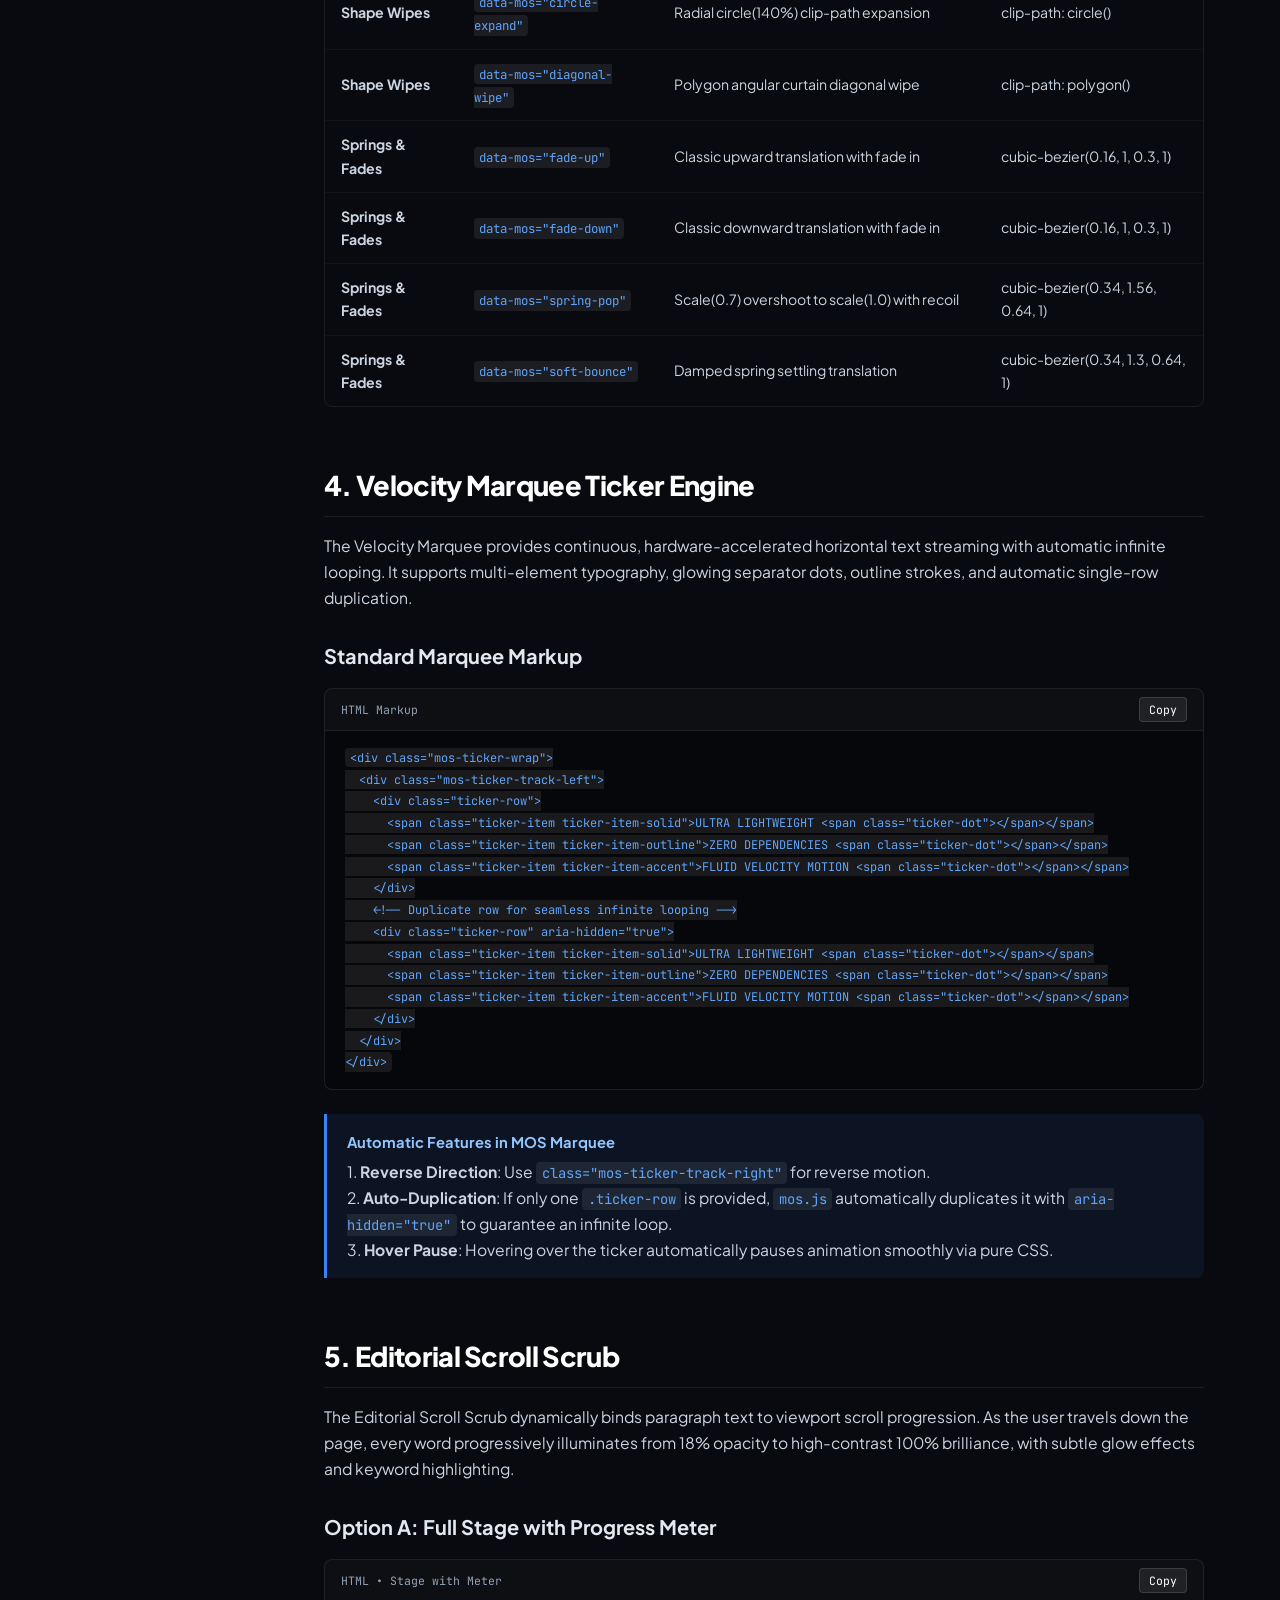
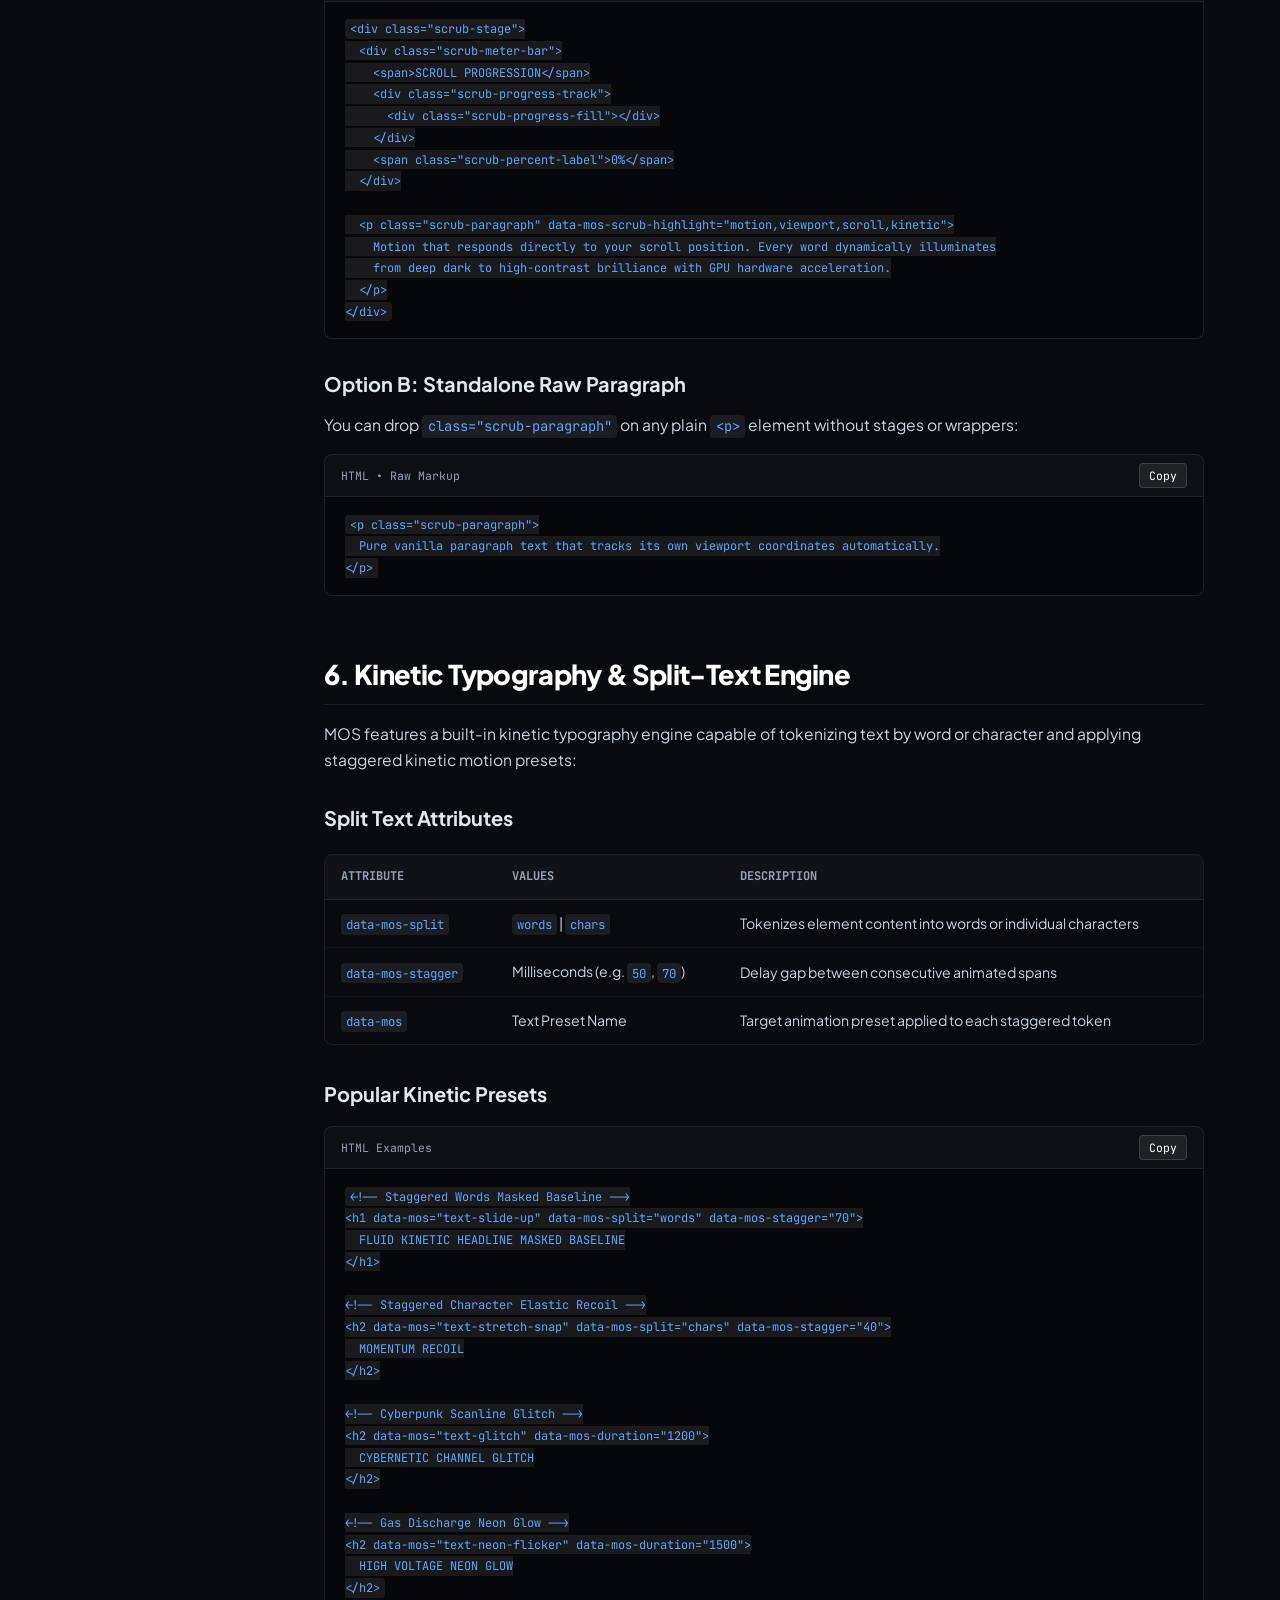
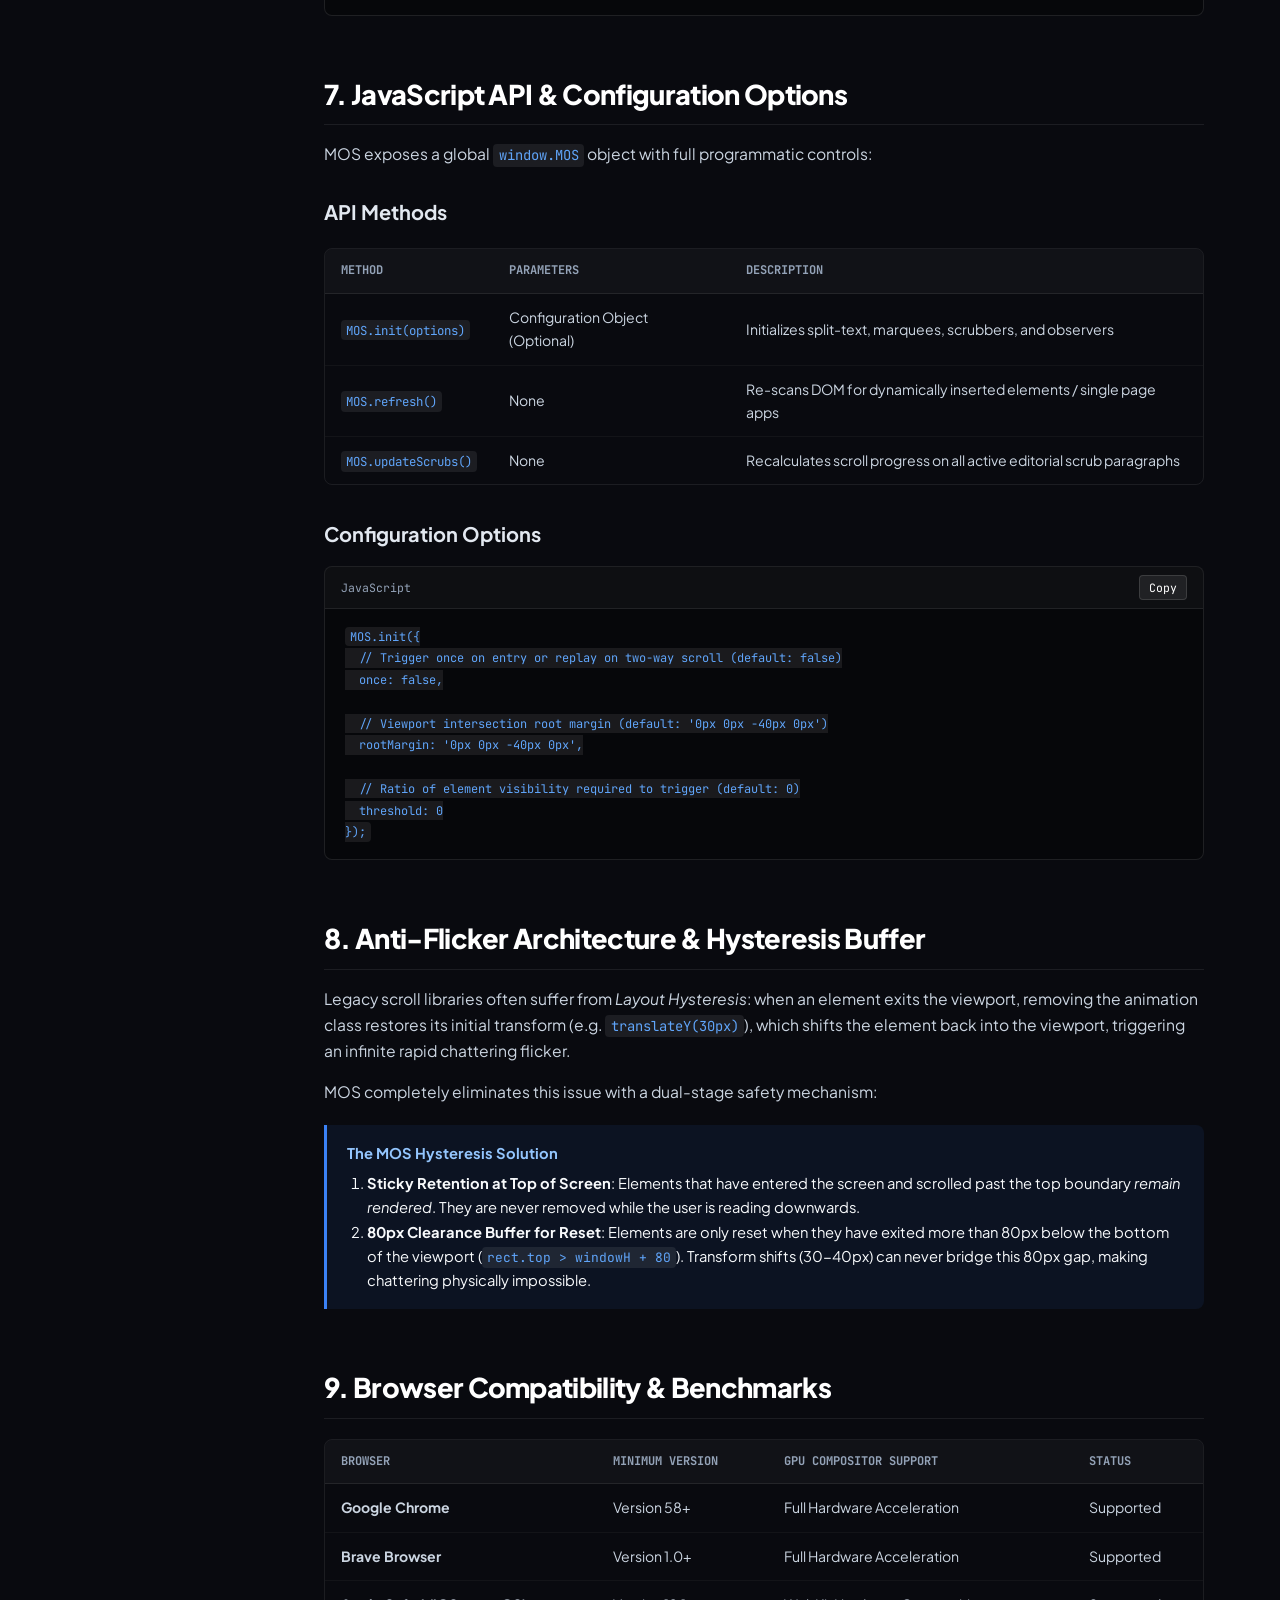
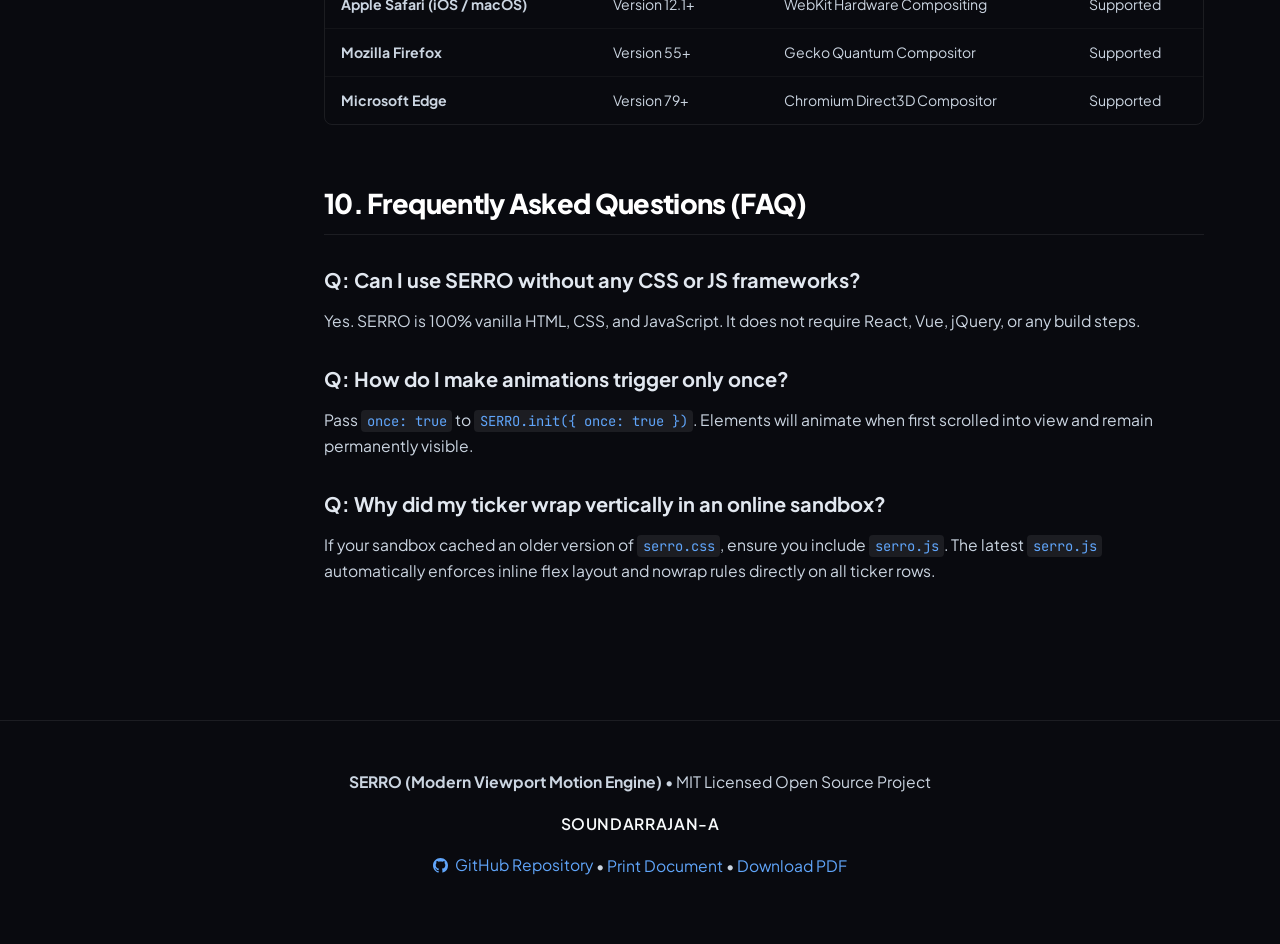
==== commit 92138c00: "Rebrand library to SERRO: create serro.css, serro.js, serro-documentation.pdf, update all pages, sch" ====
--- a/docs.html
+++ b/docs.html
@@ -5,30 +5,30 @@
   <meta name="viewport" content="width=device-width, initial-scale=1.0, viewport-fit=cover">
   
   <!-- Primary SEO Meta Tags -->
-  <title>MOS Documentation & API Reference | Modern Viewport Motion Engine</title>
-  <meta name="title" content="MOS Documentation & API Reference | Modern Viewport Motion Engine">
-  <meta name="description" content="Complete official developer documentation and API reference for MOS (Modern Viewport Motion Engine). Learn CDN install, 70+ scroll presets, kinetic typography, velocity marquees, and editorial scroll scrub. Created by SOUNDARRAJAN-A.">
-  <meta name="keywords" content="MOS documentation, scroll animation library, javascript motion engine, kinetic typography API, velocity marquee ticker, editorial scroll scrub, soundarrajan-a, web animations guide, lightweight AOS alternative, smooth web motion">
+  <title>SERRO Documentation & API Reference | Modern Viewport Motion Engine</title>
+  <meta name="title" content="SERRO Documentation & API Reference | Modern Viewport Motion Engine">
+  <meta name="description" content="Complete official developer documentation and API reference for SERRO (Modern Viewport Motion Engine). Learn CDN install, 70+ scroll presets, kinetic typography, velocity marquees, and editorial scroll scrub. Created by SOUNDARRAJAN-A.">
+  <meta name="keywords" content="SERRO documentation, scroll animation library, javascript motion engine, kinetic typography API, velocity marquee ticker, editorial scroll scrub, soundarrajan-a, web animations guide, lightweight AOS alternative, smooth web motion">
   <meta name="author" content="SOUNDARRAJAN-A">
   <meta name="robots" content="index, follow, max-snippet:-1, max-image-preview:large, max-video-preview:-1">
   <meta name="theme-color" content="#090a0f">
-  <link rel="canonical" href="https://soundarrajan-a.github.io/mos/docs.html">
+  <link rel="canonical" href="https://soundarrajan-a.github.io/serro/docs.html">
 
   <!-- Open Graph / Facebook -->
   <meta property="og:type" content="article">
-  <meta property="og:site_name" content="MOS Motion Engine">
-  <meta property="og:url" content="https://soundarrajan-a.github.io/mos/docs.html">
-  <meta property="og:title" content="MOS Documentation & API Reference | Modern Viewport Motion Engine">
-  <meta property="og:description" content="The complete developer manual for MOS. 70+ GPU presets, kinetic typography, infinite marquee tickers, and editorial scroll scrub with zero dependencies.">
-  <meta property="og:image" content="https://soundarrajan-a.github.io/mos/og-preview.png">
+  <meta property="og:site_name" content="SERRO Motion Engine">
+  <meta property="og:url" content="https://soundarrajan-a.github.io/serro/docs.html">
+  <meta property="og:title" content="SERRO Documentation & API Reference | Modern Viewport Motion Engine">
+  <meta property="og:description" content="The complete developer manual for SERRO. 70+ GPU presets, kinetic typography, infinite marquee tickers, and editorial scroll scrub with zero dependencies.">
+  <meta property="og:image" content="https://soundarrajan-a.github.io/serro/og-preview.png">
   <meta property="og:locale" content="en_US">
 
   <!-- Twitter / X -->
   <meta name="twitter:card" content="summary_large_image">
-  <meta name="twitter:url" content="https://soundarrajan-a.github.io/mos/docs.html">
-  <meta name="twitter:title" content="MOS Documentation & API Reference | Modern Viewport Motion Engine">
-  <meta name="twitter:description" content="The complete developer manual for MOS. 70+ GPU presets, kinetic typography, infinite marquee tickers, and editorial scroll scrub with zero dependencies.">
-  <meta name="twitter:image" content="https://soundarrajan-a.github.io/mos/og-preview.png">
+  <meta name="twitter:url" content="https://soundarrajan-a.github.io/serro/docs.html">
+  <meta name="twitter:title" content="SERRO Documentation & API Reference | Modern Viewport Motion Engine">
+  <meta name="twitter:description" content="The complete developer manual for SERRO. 70+ GPU presets, kinetic typography, infinite marquee tickers, and editorial scroll scrub with zero dependencies.">
+  <meta name="twitter:image" content="https://soundarrajan-a.github.io/serro/og-preview.png">
   <meta name="twitter:creator" content="@soundarrajan">
 
   <!-- Schema.org TechArticle & Breadcrumb Structured Data -->
@@ -38,9 +38,9 @@
     "@graph": [
       {
         "@type": "TechArticle",
-        "@id": "https://soundarrajan-a.github.io/mos/docs.html#article",
-        "headline": "MOS (Modern Viewport Motion Engine) Complete Developer Documentation",
-        "description": "Comprehensive documentation, setup guide, and API reference for the MOS viewport motion engine.",
+        "@id": "https://soundarrajan-a.github.io/serro/docs.html#article",
+        "headline": "SERRO (Modern Viewport Motion Engine) Complete Developer Documentation",
+        "description": "Comprehensive documentation, setup guide, and API reference for the SERRO viewport motion engine.",
         "author": {
           "@type": "Person",
           "name": "SOUNDARRAJAN-A",
@@ -48,12 +48,12 @@
         },
         "publisher": {
           "@type": "Organization",
-          "name": "MOS Motion Engine",
-          "url": "https://soundarrajan-a.github.io/mos/"
+          "name": "SERRO Motion Engine",
+          "url": "https://soundarrajan-a.github.io/serro/"
         },
         "datePublished": "2026-10-27",
         "dateModified": "2026-10-27",
-        "mainEntityOfPage": "https://soundarrajan-a.github.io/mos/docs.html",
+        "mainEntityOfPage": "https://soundarrajan-a.github.io/serro/docs.html",
         "proficiencyLevel": "Beginner to Advanced",
         "inLanguage": "en"
       },
@@ -63,14 +63,14 @@
           {
             "@type": "ListItem",
             "position": 1,
-            "name": "MOS Home",
-            "item": "https://soundarrajan-a.github.io/mos/"
+            "name": "SERRO Home",
+            "item": "https://soundarrajan-a.github.io/serro/"
           },
           {
             "@type": "ListItem",
             "position": 2,
             "name": "Documentation & API",
-            "item": "https://soundarrajan-a.github.io/mos/docs.html"
+            "item": "https://soundarrajan-a.github.io/serro/docs.html"
           }
         ]
       }
@@ -83,8 +83,8 @@
   <link rel="preconnect" href="https://fonts.gstatic.com" crossorigin>
   <link href="https://fonts.googleapis.com/css2?family=Plus+Jakarta+Sans:wght@400;500;600;700;800&family=JetBrains+Mono:wght@400;500;600&display=swap" rel="stylesheet">
   
-  <!-- Core MOS Stylesheet -->
-  <link rel="stylesheet" href="mos.css">
+  <!-- Core SERRO Stylesheet -->
+  <link rel="stylesheet" href="serro.css">
 
   <style>
     :root {
@@ -569,15 +569,15 @@
     <div class="nav-container">
       <a href="index.html" class="brand">
         <svg width="22" height="22" viewBox="0 0 24 24" fill="none" stroke="#3b82f6" stroke-width="2.5"><polygon points="12 2 2 7 12 12 22 7 12 2"/><polyline points="2 17 12 22 22 17"/><polyline points="2 12 12 17 22 12"/></svg>
-        MOS Motion
+        SERRO Motion
         <span class="brand-tag">Docs</span>
       </a>
 
       <div class="nav-actions">
         <a href="index.html" class="nav-link">Home</a>
         <a href="text-fx.html" class="nav-link">Text FX</a>
-        <a href="https://github.com/soundarrajan-a/mos" target="_blank" rel="noopener" class="nav-link">GitHub</a>
-        <a href="mos-documentation.pdf" download="mos-documentation.pdf" class="btn-pdf-download">
+        <a href="https://github.com/soundarrajan-a/serro" target="_blank" rel="noopener" class="nav-link">GitHub</a>
+        <a href="serro-documentation.pdf" download="serro-documentation.pdf" class="btn-pdf-download">
           <svg width="14" height="14" viewBox="0 0 24 24" fill="none" stroke="currentColor" stroke-width="2"><path d="M21 15v4a2 2 0 0 1-2 2H5a2 2 0 0 1-2-2v-4M7 10l5 5 5-5M12 15V3"/></svg>
           Download PDF
         </a>
@@ -616,7 +616,7 @@
       <div class="sidebar-section-title">Quick Actions</div>
       <ul class="sidebar-nav">
         <li><a href="javascript:window.print()">Print Document</a></li>
-        <li><a href="mos-documentation.pdf" download="mos-documentation.pdf">Download PDF File</a></li>
+        <li><a href="serro-documentation.pdf" download="serro-documentation.pdf">Download PDF File</a></li>
       </ul>
     </aside>
 
@@ -629,7 +629,7 @@
           <span style="display:inline-block;width:6px;height:6px;border-radius:50%;background:#10b981;"></span>
           Official Technical Specification v1.0
         </div>
-        <h1 class="doc-hero-title">MOS (Modern Viewport Motion Engine)</h1>
+        <h1 class="doc-hero-title">SERRO (Modern Viewport Motion Engine)</h1>
         <p class="doc-hero-sub">
           Lightweight viewport animation trigger, kinetic typography engine, velocity marquee stream, and progressive editorial scroll scrubber. Engineered for hardware-accelerated fluid motion with zero dependencies.
         </p>
@@ -646,7 +646,7 @@
       <section class="doc-section" id="intro">
         <h2 class="doc-h2">1. Overview &amp; Architecture</h2>
         <p>
-          <strong>MOS</strong> is a fast, zero-dependency browser motion system designed to replace heavy legacy animation libraries. Built from the ground up around the modern <code>IntersectionObserver</code> API and pure CSS GPU compositing pipelines (<code>transform</code>, <code>opacity</code>, <code>filter</code>, <code>clip-path</code>), MOS achieves rock-solid, fluid motion on both desktop and mobile devices.
+          <strong>SERRO</strong> is a fast, zero-dependency browser motion system designed to replace heavy legacy animation libraries. Built from the ground up around the modern <code>IntersectionObserver</code> API and pure CSS GPU compositing pipelines (<code>transform</code>, <code>opacity</code>, <code>filter</code>, <code>clip-path</code>), SERRO achieves rock-solid, fluid motion on both desktop and mobile devices.
         </p>
         <p>
           Unlike legacy libraries that trigger reflows by calculating element bounding boxes on scroll events, MOS uses a decoupled asynchronous lifecycle:
@@ -674,8 +674,8 @@
             <span>HTML &bull; In &lt;head&gt;</span>
             <button class="copy-btn" onclick="copyCode(this)">Copy</button>
           </div>
-          <pre><code>&lt;!-- Official MOS Stylesheet --&gt;
-&lt;link rel="stylesheet" href="https://cdn.jsdelivr.net/gh/soundarrajan-a/mos@main/mos.css"&gt;</code></pre>
+          <pre><code>&lt;!-- Official SERRO Stylesheet --&gt;
+&lt;link rel="stylesheet" href="https://cdn.jsdelivr.net/gh/soundarrajan-a/serro@main/serro.css"&gt;</code></pre>
         </div>
 
         <div class="code-box">
@@ -683,10 +683,10 @@
             <span>HTML &bull; Before &lt;/body&gt;</span>
             <button class="copy-btn" onclick="copyCode(this)">Copy</button>
           </div>
-          <pre><code>&lt;!-- Official MOS JavaScript Engine --&gt;
-&lt;script src="https://cdn.jsdelivr.net/gh/soundarrajan-a/mos@main/mos.js"&gt;&lt;/script&gt;
+          <pre><code>&lt;!-- Official SERRO JavaScript Engine --&gt;
+&lt;script src="https://cdn.jsdelivr.net/gh/soundarrajan-a/serro@main/serro.js"&gt;&lt;/script&gt;
 &lt;script&gt;
-  MOS.init();
+  SERRO.init();
 &lt;/script&gt;</code></pre>
         </div>
 
@@ -700,18 +700,18 @@
 &lt;html lang="en"&gt;
 &lt;head&gt;
   &lt;meta charset="UTF-8"&gt;
-  &lt;link rel="stylesheet" href="https://cdn.jsdelivr.net/gh/soundarrajan-a/mos@main/mos.css"&gt;
+  &lt;link rel="stylesheet" href="https://cdn.jsdelivr.net/gh/soundarrajan-a/serro@main/serro.css"&gt;
 &lt;/head&gt;
 &lt;body&gt;
 
-  &lt;h1 data-mos="text-slide-up"&gt;Hello World&lt;/h1&gt;
-  &lt;div data-mos="blur-up" data-mos-duration="1200"&gt;
+  &lt;h1 data-serro="text-slide-up"&gt;Hello World&lt;/h1&gt;
+  &lt;div data-serro="blur-up" data-serro-duration="1200"&gt;
     &lt;p&gt;This element animates smoothly when scrolled into view.&lt;/p&gt;
   &lt;/div&gt;
 
-  &lt;script src="https://cdn.jsdelivr.net/gh/soundarrajan-a/mos@main/mos.js"&gt;&lt;/script&gt;
+  &lt;script src="https://cdn.jsdelivr.net/gh/soundarrajan-a/serro@main/serro.js"&gt;&lt;/script&gt;
   &lt;script&gt;
-    MOS.init();
+    SERRO.init();
   &lt;/script&gt;
 &lt;/body&gt;
 &lt;/html&gt;</code></pre>
@@ -1149,19 +1149,19 @@
       <section class="doc-section" id="faq">
         <h2 class="doc-h2">10. Frequently Asked Questions (FAQ)</h2>
 
-        <h3 class="doc-h3">Q: Can I use MOS without any CSS or JS frameworks?</h3>
-        <p>
-          Yes. MOS is 100% vanilla HTML, CSS, and JavaScript. It does not require React, Vue, jQuery, or any build steps.
+        <h3 class="doc-h3">Q: Can I use SERRO without any CSS or JS frameworks?</h3>
+        <p>
+          Yes. SERRO is 100% vanilla HTML, CSS, and JavaScript. It does not require React, Vue, jQuery, or any build steps.
         </p>
 
         <h3 class="doc-h3">Q: How do I make animations trigger only once?</h3>
         <p>
-          Pass <code>once: true</code> to <code>MOS.init({ once: true })</code>. Elements will animate when first scrolled into view and remain permanently visible.
+          Pass <code>once: true</code> to <code>SERRO.init({ once: true })</code>. Elements will animate when first scrolled into view and remain permanently visible.
         </p>
 
         <h3 class="doc-h3">Q: Why did my ticker wrap vertically in an online sandbox?</h3>
         <p>
-          If your sandbox cached an older version of <code>mos.css</code>, ensure you include <code>mos.js</code>. The latest <code>mos.js</code> automatically enforces inline flex layout and nowrap rules directly on all ticker rows.
+          If your sandbox cached an older version of <code>serro.css</code>, ensure you include <code>serro.js</code>. The latest <code>serro.js</code> automatically enforces inline flex layout and nowrap rules directly on all ticker rows.
         </p>
       </section>
 
@@ -1170,22 +1170,22 @@
 
   <!-- Footer -->
   <footer class="no-print">
-    <p><strong>MOS (Modern Viewport Motion Engine)</strong> &bull; MIT Licensed Open Source Project</p>
+    <p><strong>SERRO (Modern Viewport Motion Engine)</strong> &bull; MIT Licensed Open Source Project</p>
     <p style="margin-top: 0.4rem; font-weight: 600; letter-spacing: 0.04em; color: var(--text);">SOUNDARRAJAN-A</p>
     <p style="margin-top: 0.75rem;">
-      <a href="https://github.com/soundarrajan-a/mos" target="_blank" style="display:inline-flex;align-items:center;gap:0.4rem;">
+      <a href="https://github.com/soundarrajan-a/serro" target="_blank" style="display:inline-flex;align-items:center;gap:0.4rem;">
         <svg width="15" height="15" viewBox="0 0 24 24" fill="currentColor"><path d="M12 0C5.37 0 0 5.37 0 12c0 5.31 3.435 9.795 8.205 11.385.6.105.825-.255.825-.57 0-.285-.015-1.23-.015-2.235-3.015.555-3.795-.735-4.035-1.41-.135-.345-.72-1.41-1.23-1.695-.42-.225-1.02-.78-.015-.795.945-.015 1.62.87 1.845 1.23 1.08 1.815 2.805 1.305 3.495.99.105-.78.42-1.305.765-1.605-2.67-.3-5.46-1.335-5.46-5.925 0-1.305.465-2.385 1.23-3.225-.12-.3-.54-1.53.12-3.18 0 0 1.005-.315 3.3 1.23.96-.27 1.98-.405 3-.405s2.04.135 3 .405c2.295-1.56 3.3-1.23 3.3-1.23.66 1.65.24 2.88.12 3.18.765.84 1.23 1.905 1.23 3.225 0 4.605-2.805 5.625-5.475 5.925.435.375.81 1.095.81 2.22 0 1.605-.015 2.895-.015 3.3 0 .315.225.69.825.57A12.02 12.02 0 0 0 24 12c0-6.63-5.37-12-12-12z"/></svg>
         GitHub Repository
       </a>
       &bull;
       <a href="javascript:window.print()">Print Document</a>
       &bull;
-      <a href="mos-documentation.pdf" download="mos-documentation.pdf">Download PDF</a>
+      <a href="serro-documentation.pdf" download="serro-documentation.pdf">Download PDF</a>
     </p>
   </footer>
 
   <!-- Scripts -->
-  <script src="mos.js"></script>
+  <script src="serro.js"></script>
   <script>
     function copyCode(btn) {
       const code = btn.closest('.code-box').querySelector('pre').textContent;
--- a/serro.css
+++ b/serro.css
@@ -0,0 +1,608 @@
+/**
+ * SERRO (Modern Viewport Motion Engine) v1.0
+ * 32 Hardware-Accelerated Animation Presets (Zero-Flicker GPU Compositing)
+ * https://github.com/soundarrajan-a/serro
+ * MIT License
+ */
+
+/* ==========================================================================
+   GLOBAL MOTION BASE (High-Performance GPU Compositing)
+   ========================================================================== */
+[data-serro], [data-mos] {
+  opacity: 0;
+  transition-property: opacity, transform, filter, -webkit-clip-path, clip-path !important;
+  transition-duration: 0.25s;
+  transition-timing-function: cubic-bezier(0.16, 1, 0.3, 1);
+  will-change: opacity, transform;
+  -webkit-backface-visibility: hidden;
+  backface-visibility: hidden;
+  transform: translateZ(0);
+}
+
+[data-serro], [data-mos]:not([data-mos^="text-"]).serro-animate, .mos-animate {
+  opacity: 1 !important;
+  transform: none !important;
+  filter: none !important;
+  letter-spacing: normal !important;
+  transition-property: opacity, transform, filter, -webkit-clip-path, clip-path !important;
+  transition-duration: var(--serro-duration, var(--mos-duration, 1.8s));
+  transition-timing-function: var(--serro-ease, var(--mos-ease, cubic-bezier(0.16, 1, 0.3, 1)));
+}
+
+/* ==========================================================================
+   1. MODERN LENS & BLUR PRESETS (Optimized GPU Radii)
+   ========================================================================== */
+[data-serro="blur-up"], [data-mos="blur-up"]    { transform: translateY(30px); filter: blur(8px); }
+[data-serro="blur-down"], [data-mos="blur-down"]  { transform: translateY(-30px); filter: blur(8px); }
+[data-serro="blur-left"], [data-mos="blur-left"]  { transform: translateX(35px); filter: blur(8px); }
+[data-serro="blur-right"], [data-mos="blur-right"] { transform: translateX(-35px); filter: blur(8px); }
+[data-serro="blur-scale"], [data-mos="blur-scale"] { transform: scale(0.9); filter: blur(8px); }
+[data-serro="lens-flare"], [data-mos="lens-flare"] { transform: scale(1.1); filter: blur(8px) brightness(1.25); }
+
+/* ==========================================================================
+   2. 3D SPATIAL & PERSPECTIVE PRESETS (Isolated 3D Rendering Contexts)
+   ========================================================================== */
+[data-serro="tilt-up"], [data-mos="tilt-up"],
+[data-serro="tilt-down"], [data-mos="tilt-down"],
+[data-serro="tilt-left"], [data-mos="tilt-left"],
+[data-serro="tilt-right"], [data-mos="tilt-right"],
+[data-serro="flip-x"], [data-mos="flip-x"],
+[data-serro="flip-y"], [data-mos="flip-y"],
+[data-serro="text-glide"], [data-mos="text-glide"],
+[data-serro="text-rotate-drop"], [data-mos="text-rotate-drop"],
+[data-serro="text-flip-clock"], [data-mos="text-flip-clock"],
+[data-serro="text-spiral-spin"], [data-mos="text-spiral-spin"] {
+  transform-style: preserve-3d;
+}
+
+[data-serro="tilt-up"], [data-mos="tilt-up"]    { transform: perspective(1000px) rotateX(18deg) translateY(30px); }
+[data-serro="tilt-down"], [data-mos="tilt-down"]  { transform: perspective(1000px) rotateX(-18deg) translateY(-30px); }
+[data-serro="tilt-left"], [data-mos="tilt-left"]  { transform: perspective(1000px) rotateY(-16deg) translateX(-30px); }
+[data-serro="tilt-right"], [data-mos="tilt-right"] { transform: perspective(1000px) rotateY(16deg) translateX(30px); }
+[data-serro="flip-x"], [data-mos="flip-x"]     { transform: perspective(1000px) rotateX(70deg); }
+[data-serro="flip-y"], [data-mos="flip-y"]     { transform: perspective(1000px) rotateY(70deg); }
+[data-serro="skew-up"], [data-mos="skew-up"]    { transform: skewY(4deg) translateY(30px); }
+[data-serro="skew-down"], [data-mos="skew-down"]  { transform: skewY(-4deg) translateY(-30px); }
+
+/* ==========================================================================
+   3. ARCHITECTURAL SHAPE WIPES (GPU Safe Area Geometry)
+   ========================================================================== */
+[data-serro="wipe-up"], [data-mos="wipe-up"],
+[data-serro="wipe-down"], [data-mos="wipe-down"],
+[data-serro="wipe-right"], [data-mos="wipe-right"],
+[data-serro="wipe-left"], [data-mos="wipe-left"],
+[data-serro="circle-expand"], [data-mos="circle-expand"],
+[data-serro="diagonal-wipe"], [data-mos="diagonal-wipe"] {
+  will-change: -webkit-clip-path, clip-path;
+}
+[data-serro="wipe-up"], [data-mos="wipe-up"]    { opacity: 1; -webkit-clip-path: inset(99.9% 0% 0% 0%); clip-path: inset(99.9% 0% 0% 0%); }
+[data-serro="wipe-up"], [data-mos="wipe-up"].serro-animate, .mos-animate { -webkit-clip-path: inset(0% 0% 0% 0%) !important; clip-path: inset(0% 0% 0% 0%) !important; }
+
+[data-serro="wipe-down"], [data-mos="wipe-down"]  { opacity: 1; -webkit-clip-path: inset(0% 0% 99.9% 0%); clip-path: inset(0% 0% 99.9% 0%); }
+[data-serro="wipe-down"], [data-mos="wipe-down"].serro-animate, .mos-animate { -webkit-clip-path: inset(0% 0% 0% 0%) !important; clip-path: inset(0% 0% 0% 0%) !important; }
+
+[data-serro="wipe-right"], [data-mos="wipe-right"] { opacity: 1; -webkit-clip-path: inset(0% 99.9% 0% 0%); clip-path: inset(0% 99.9% 0% 0%); }
+[data-serro="wipe-right"], [data-mos="wipe-right"].serro-animate, .mos-animate { -webkit-clip-path: inset(0% 0% 0% 0%) !important; clip-path: inset(0% 0% 0% 0%) !important; }
+
+[data-serro="wipe-left"], [data-mos="wipe-left"]  { opacity: 1; -webkit-clip-path: inset(0% 0% 0% 99.9%); clip-path: inset(0% 0% 0% 99.9%); }
+[data-serro="wipe-left"], [data-mos="wipe-left"].serro-animate, .mos-animate { -webkit-clip-path: inset(0% 0% 0% 0%) !important; clip-path: inset(0% 0% 0% 0%) !important; }
+
+[data-serro="circle-expand"], [data-mos="circle-expand"] { opacity: 1; -webkit-clip-path: circle(0.1% at 50% 50%); clip-path: circle(0.1% at 50% 50%); }
+[data-serro="circle-expand"], [data-mos="circle-expand"].serro-animate, .mos-animate { -webkit-clip-path: circle(140% at 50% 50%) !important; clip-path: circle(140% at 50% 50%) !important; }
+
+[data-serro="diagonal-wipe"], [data-mos="diagonal-wipe"] { opacity: 1; -webkit-clip-path: polygon(0% 0%, 0% 0%, 0% 100%, 0% 100%); clip-path: polygon(0% 0%, 0% 0%, 0% 100%, 0% 100%); }
+[data-serro="diagonal-wipe"], [data-mos="diagonal-wipe"].serro-animate, .mos-animate { -webkit-clip-path: polygon(0% 0%, 140% 0%, 100% 140%, 0% 100%) !important; clip-path: polygon(0% 0%, 140% 0%, 100% 140%, 0% 100%) !important; }
+
+/* ==========================================================================
+   4. DIRECTIONAL SPRINGS & SCALES (8 Types)
+   ========================================================================== */
+[data-serro="fade-up"], [data-mos="fade-up"]    { transform: translateY(30px); }
+[data-serro="fade-down"], [data-mos="fade-down"]  { transform: translateY(-30px); }
+[data-serro="fade-left"], [data-mos="fade-left"]  { transform: translateX(35px); }
+[data-serro="fade-right"], [data-mos="fade-right"] { transform: translateX(-35px); }
+[data-serro="zoom-in"], [data-mos="zoom-in"]    { transform: scale(0.85); }
+[data-serro="zoom-out"], [data-mos="zoom-out"]   { transform: scale(1.15); filter: blur(4px); }
+[data-serro="pop"], [data-mos="pop"]        { transform: scale(0.75); --mos-ease: cubic-bezier(0.34, 1.56, 0.64, 1); }
+[data-serro="spin-in"], [data-mos="spin-in"]    { transform: rotate(-10deg) scale(0.88); }
+
+/* ==========================================================================
+   5. KINETIC TEXT ANIMATION PRESETS
+   ========================================================================== */
+.serro-split-item, .mos-split-item {
+  display: inline-block;
+  vertical-align: top;
+  white-space: pre-wrap;
+}
+
+/* Kinetic Keyframe Engines for Click-Triggered Typography */
+@keyframes mosSlideUp {
+  0% {
+    opacity: 0;
+    transform: translateY(115%);
+    -webkit-clip-path: inset(0% 0% 99.9% 0%);
+    clip-path: inset(0% 0% 99.9% 0%);
+  }
+  15% {
+    opacity: 1;
+  }
+  100% {
+    opacity: 1;
+    transform: translateY(0);
+    -webkit-clip-path: inset(0% 0% 0% 0%);
+    clip-path: inset(0% 0% 0% 0%);
+  }
+}
+
+@keyframes mosStretchSnap {
+  0% {
+    opacity: 0;
+    transform: scaleY(2.2) scaleX(0.7) translateY(40px);
+    filter: blur(4px);
+  }
+  35% {
+    opacity: 1;
+    filter: blur(0px);
+    transform: scaleY(0.85) scaleX(1.15) translateY(-8px);
+  }
+  70% {
+    transform: scaleY(1.05) scaleX(0.95) translateY(2px);
+  }
+  100% {
+    opacity: 1;
+    transform: scaleY(1) scaleX(1) translateY(0);
+    filter: none;
+  }
+}
+
+@keyframes mosBlurScroller {
+  0% {
+    opacity: 0;
+    filter: blur(12px);
+    letter-spacing: 0.16em;
+    transform: translateY(24px) scale(0.94);
+  }
+  100% {
+    opacity: 1;
+    filter: blur(0px);
+    letter-spacing: normal;
+    transform: translateY(0) scale(1);
+  }
+}
+
+@keyframes mosTextGlide {
+  0% {
+    opacity: 0;
+    transform: perspective(800px) rotateX(50deg) translateY(45px);
+    filter: blur(6px);
+  }
+  100% {
+    opacity: 1;
+    transform: perspective(800px) rotateX(0deg) translateY(0);
+    filter: none;
+  }
+}
+
+/* 15 Extra High-Velocity Kinetic Scroll Keyframes */
+@keyframes mosWave {
+  0% { opacity: 0; transform: translateY(40px) scale(0.92); }
+  40% { opacity: 1; transform: translateY(-16px) scale(1.05); }
+  75% { transform: translateY(6px) scale(0.98); }
+  100% { opacity: 1; transform: translateY(0) scale(1); }
+}
+
+@keyframes mosGlitch {
+  0% { opacity: 0; transform: skewX(-15deg) translateX(-20px); filter: drop-shadow(-3px 0 #ef4444) drop-shadow(3px 0 #06b6d4); }
+  25% { opacity: 1; transform: skewX(12deg) translateX(12px); filter: drop-shadow(2px 0 #ef4444) drop-shadow(-2px 0 #06b6d4); }
+  50% { transform: skewX(-6deg) translateX(-6px); filter: drop-shadow(-1px 0 #ef4444) drop-shadow(1px 0 #06b6d4); }
+  75% { transform: skewX(3deg) translateX(2px); filter: none; }
+  100% { opacity: 1; transform: skewX(0deg) translateX(0); filter: none; }
+}
+
+@keyframes mosZoomBurst {
+  0% { opacity: 0; transform: scale(2.2); filter: blur(12px); }
+  60% { opacity: 1; transform: scale(0.92); filter: blur(0px); }
+  85% { transform: scale(1.04); }
+  100% { opacity: 1; transform: scale(1); filter: none; }
+}
+
+@keyframes mosRotateDrop {
+  0% { opacity: 0; transform: perspective(900px) rotateX(-90deg) translateY(-50px); filter: blur(6px); }
+  65% { opacity: 1; transform: perspective(900px) rotateX(18deg) translateY(6px); filter: blur(0); }
+  85% { transform: perspective(900px) rotateX(-8deg) translateY(-2px); }
+  100% { opacity: 1; transform: perspective(900px) rotateX(0deg) translateY(0); filter: none; }
+}
+
+@keyframes mosBlurSpread {
+  0% { opacity: 0; filter: blur(16px); letter-spacing: -0.08em; transform: scale(0.88); }
+  60% { opacity: 1; filter: blur(3px); letter-spacing: 0.12em; }
+  100% { opacity: 1; filter: blur(0px); letter-spacing: normal; transform: scale(1); }
+}
+
+@keyframes mosSkewShear {
+  0% { opacity: 0; transform: skewX(-24deg) translateX(-45px); filter: blur(4px); }
+  60% { opacity: 1; transform: skewX(8deg) translateX(8px); filter: none; }
+  85% { transform: skewX(-3deg) translateX(-2px); }
+  100% { opacity: 1; transform: skewX(0deg) translateX(0); filter: none; }
+}
+
+@keyframes mosShutter {
+  0% { opacity: 0; transform: translateY(60px) scaleY(0.1); -webkit-clip-path: inset(100% 0% 0% 0%); clip-path: inset(100% 0% 0% 0%); }
+  50% { opacity: 1; -webkit-clip-path: inset(0% 0% 0% 0%); clip-path: inset(0% 0% 0% 0%); }
+  80% { transform: translateY(-5px) scaleY(1.05); }
+  100% { opacity: 1; transform: translateY(0) scaleY(1); -webkit-clip-path: inset(0% 0% 0% 0%); clip-path: inset(0% 0% 0% 0%); }
+}
+
+@keyframes mosMagneticPull {
+  0% { opacity: 0; transform: scale(0.5) translateY(50px); filter: blur(8px); }
+  50% { opacity: 1; transform: scale(1.15) translateY(-12px); filter: none; }
+  75% { transform: scale(0.95) translateY(4px); }
+  100% { opacity: 1; transform: scale(1) translateY(0); filter: none; }
+}
+
+@keyframes mosNeonFlicker {
+  0% { opacity: 0; filter: brightness(0.2) drop-shadow(0 0 0 transparent); }
+  15% { opacity: 0.8; filter: brightness(1.8) drop-shadow(0 0 15px #38bdf8); }
+  25% { opacity: 0.2; filter: brightness(0.4); }
+  35% { opacity: 0.9; filter: brightness(2) drop-shadow(0 0 25px #38bdf8); }
+  50% { opacity: 0.4; }
+  65% { opacity: 1; filter: brightness(1.4) drop-shadow(0 0 18px #38bdf8); }
+  100% { opacity: 1; filter: drop-shadow(0 0 12px rgba(56, 189, 248, 0.6)); }
+}
+
+@keyframes mosFlipClock {
+  0% { opacity: 0; transform: perspective(800px) rotateX(90deg); transform-origin: top center; filter: blur(4px); }
+  55% { opacity: 1; transform: perspective(800px) rotateX(-20deg); transform-origin: top center; filter: none; }
+  80% { transform: perspective(800px) rotateX(8deg); }
+  100% { opacity: 1; transform: perspective(800px) rotateX(0deg); filter: none; }
+}
+
+@keyframes mosSpiralSpin {
+  0% { opacity: 0; transform: perspective(1000px) rotateZ(-120deg) rotateY(60deg) scale(0.4); filter: blur(8px); }
+  70% { opacity: 1; transform: perspective(1000px) rotateZ(12deg) rotateY(-8deg) scale(1.05); filter: none; }
+  100% { opacity: 1; transform: perspective(1000px) rotateZ(0deg) rotateY(0deg) scale(1); filter: none; }
+}
+
+@keyframes mosGradientFlow {
+  0% { opacity: 0; background-position: 200% center; transform: translateY(25px); }
+  30% { opacity: 1; }
+  100% { opacity: 1; background-position: 0% center; transform: translateY(0); }
+}
+
+@keyframes mosElasticBounce {
+  0% { opacity: 0; transform: scaleY(3.2) scaleX(0.6) translateY(60px); filter: blur(4px); }
+  45% { opacity: 1; transform: scaleY(0.7) scaleX(1.3) translateY(-18px); filter: none; }
+  70% { transform: scaleY(1.15) scaleX(0.9) translateY(6px); }
+  85% { transform: scaleY(0.95) scaleX(1.05) translateY(-2px); }
+  100% { opacity: 1; transform: scaleY(1) scaleX(1) translateY(0); filter: none; }
+}
+
+@keyframes mosMaskedCurtain {
+  0% { opacity: 0; -webkit-clip-path: polygon(0 0, 0 0, 0 100%, 0 100%); clip-path: polygon(0 0, 0 0, 0 100%, 0 100%); transform: translateX(-30px); }
+  50% { opacity: 1; }
+  100% { opacity: 1; -webkit-clip-path: polygon(0 0, 100% 0, 100% 100%, 0 100%); clip-path: polygon(0 0, 100% 0, 100% 100%, 0 100%); transform: translateX(0); }
+}
+
+@keyframes mosPixelConverge {
+  0% { opacity: 0; letter-spacing: 0.1em; filter: blur(14px) contrast(180%); transform: scale(1.05); }
+  60% { opacity: 1; letter-spacing: 0.04em; filter: blur(3px) contrast(120%); }
+  100% { opacity: 1; letter-spacing: normal; filter: none; transform: scale(1); }
+}
+
+/* 1. Sliding Text Reveal (Masked Baseline Glide) */
+[data-serro="text-slide-up"], [data-mos="text-slide-up"] {
+  opacity: 0;
+  transform: translateY(115%);
+  -webkit-clip-path: inset(0% 0% 99.9% 0%);
+  clip-path: inset(0% 0% 99.9% 0%);
+  transition: none !important;
+}
+[data-serro="text-slide-up"], [data-mos="text-slide-up"].serro-animate, .mos-animate {
+  opacity: 1;
+  transform: translateY(0);
+  -webkit-clip-path: inset(0% 0% 0% 0%);
+  clip-path: inset(0% 0% 0% 0%);
+  animation: mosSlideUp var(--serro-duration, var(--mos-duration, 1.8s)) var(--serro-ease, var(--mos-ease, cubic-bezier(0.16, 1, 0.3, 1))) forwards;
+}
+
+/* 2. Stretch & Snap (Kinetic Elastic Recoil) */
+[data-serro="text-stretch-snap"], [data-mos="text-stretch-snap"] {
+  opacity: 0;
+  transform: scaleY(2.2) scaleX(0.7) translateY(40px);
+  transform-origin: bottom center;
+  filter: blur(4px);
+  transition: none !important;
+}
+[data-serro="text-stretch-snap"], [data-mos="text-stretch-snap"].serro-animate, .mos-animate {
+  opacity: 1;
+  transform: scaleY(1) scaleX(1) translateY(0);
+  filter: none;
+  animation: mosStretchSnap var(--serro-duration, var(--mos-duration, 1.8s)) var(--serro-ease, var(--mos-ease, cubic-bezier(0.34, 1.56, 0.64, 1))) forwards;
+}
+
+/* 3. Blur Text Scroller (Optical Bokeh & Tracking Expansion) */
+[data-serro="text-blur-scroller"], [data-mos="text-blur-scroller"] {
+  opacity: 0;
+  filter: blur(14px);
+  letter-spacing: 0.16em;
+  transform: translateY(24px) scale(0.94);
+  transition: none !important;
+}
+[data-serro="text-blur-scroller"], [data-mos="text-blur-scroller"].serro-animate, .mos-animate {
+  opacity: 1;
+  filter: none;
+  letter-spacing: normal;
+  transform: translateY(0) scale(1);
+  animation: mosBlurScroller var(--serro-duration, var(--mos-duration, 1.8s)) var(--serro-ease, var(--mos-ease, cubic-bezier(0.16, 1, 0.3, 1))) forwards;
+}
+
+/* 4. Kinetic 3D Glide */
+[data-serro="text-glide"], [data-mos="text-glide"] {
+  opacity: 0;
+  transform: perspective(800px) rotateX(50deg) translateY(45px);
+  filter: blur(6px);
+  transform-style: preserve-3d;
+  transition: none !important;
+}
+[data-serro="text-glide"], [data-mos="text-glide"].serro-animate, .mos-animate {
+  opacity: 1;
+  transform: perspective(800px) rotateX(0deg) translateY(0);
+  filter: none;
+  animation: mosTextGlide var(--serro-duration, var(--mos-duration, 1.8s)) var(--serro-ease, var(--mos-ease, cubic-bezier(0.16, 1, 0.3, 1))) forwards;
+}
+
+/* 5. Sine Wave Ripple */
+[data-serro="text-wave"], [data-mos="text-wave"] { opacity: 0; transform: translateY(40px) scale(0.92); transition: none !important; }
+[data-serro="text-wave"], [data-mos="text-wave"].serro-animate, .mos-animate { opacity: 1; transform: translateY(0) scale(1); animation: mosWave var(--serro-duration, var(--mos-duration, 1.4s)) cubic-bezier(0.16, 1, 0.3, 1) forwards; }
+
+/* 6. Cyberpunk Scanline Glitch */
+[data-serro="text-glitch"], [data-mos="text-glitch"] { opacity: 0; transform: skewX(-15deg); transition: none !important; }
+[data-serro="text-glitch"], [data-mos="text-glitch"].serro-animate, .mos-animate { opacity: 1; transform: none; animation: mosGlitch var(--serro-duration, var(--mos-duration, 1.2s)) cubic-bezier(0.25, 0.46, 0.45, 0.94) forwards; }
+
+/* 7. Kinetic Zoom Blast */
+[data-serro="text-zoom-burst"], [data-mos="text-zoom-burst"] { opacity: 0; transform: scale(2.2); filter: blur(12px); transition: none !important; }
+[data-serro="text-zoom-burst"], [data-mos="text-zoom-burst"].serro-animate, .mos-animate { opacity: 1; transform: scale(1); filter: none; animation: mosZoomBurst var(--serro-duration, var(--mos-duration, 1.3s)) cubic-bezier(0.16, 1, 0.3, 1) forwards; }
+
+/* 8. 3D Overhead Flip & Drop */
+[data-serro="text-rotate-drop"], [data-mos="text-rotate-drop"] { opacity: 0; transform: perspective(900px) rotateX(-90deg) translateY(-50px); filter: blur(6px); transform-style: preserve-3d; transition: none !important; }
+[data-serro="text-rotate-drop"], [data-mos="text-rotate-drop"].serro-animate, .mos-animate { opacity: 1; transform: perspective(900px) rotateX(0deg) translateY(0); filter: none; animation: mosRotateDrop var(--serro-duration, var(--mos-duration, 1.4s)) cubic-bezier(0.16, 1, 0.3, 1) forwards; }
+
+/* 9. Radial Bokeh Expansion */
+[data-serro="text-blur-spread"], [data-mos="text-blur-spread"] { opacity: 0; filter: blur(16px); letter-spacing: -0.08em; transform: scale(0.88); transition: none !important; }
+[data-serro="text-blur-spread"], [data-mos="text-blur-spread"].serro-animate, .mos-animate { opacity: 1; filter: none; letter-spacing: normal; transform: scale(1); animation: mosBlurSpread var(--serro-duration, var(--mos-duration, 1.5s)) cubic-bezier(0.16, 1, 0.3, 1) forwards; }
+
+/* 10. Architectural Skew & Shear */
+[data-serro="text-skew-shear"], [data-mos="text-skew-shear"] { opacity: 0; transform: skewX(-24deg) translateX(-45px); filter: blur(4px); transition: none !important; }
+[data-serro="text-skew-shear"], [data-mos="text-skew-shear"].serro-animate, .mos-animate { opacity: 1; transform: none; filter: none; animation: mosSkewShear var(--serro-duration, var(--mos-duration, 1.3s)) cubic-bezier(0.16, 1, 0.3, 1) forwards; }
+
+/* 11. Staggered Blind Shutter */
+[data-serro="text-shutter"], [data-mos="text-shutter"] { opacity: 0; transform: translateY(60px) scaleY(0.1); -webkit-clip-path: inset(100% 0% 0% 0%); clip-path: inset(100% 0% 0% 0%); transition: none !important; }
+[data-serro="text-shutter"], [data-mos="text-shutter"].serro-animate, .mos-animate { opacity: 1; transform: none; -webkit-clip-path: inset(0% 0% 0% 0%); clip-path: inset(0% 0% 0% 0%); animation: mosShutter var(--serro-duration, var(--mos-duration, 1.4s)) cubic-bezier(0.16, 1, 0.3, 1) forwards; }
+
+/* 12. Magnetic Spring Recoil */
+[data-serro="text-magnetic-pull"], [data-mos="text-magnetic-pull"] { opacity: 0; transform: scale(0.5) translateY(50px); filter: blur(8px); transition: none !important; }
+[data-serro="text-magnetic-pull"], [data-mos="text-magnetic-pull"].serro-animate, .mos-animate { opacity: 1; transform: none; filter: none; animation: mosMagneticPull var(--serro-duration, var(--mos-duration, 1.3s)) cubic-bezier(0.34, 1.56, 0.64, 1) forwards; }
+
+/* 13. Neon Glow Ignition */
+[data-serro="text-neon-flicker"], [data-mos="text-neon-flicker"] { opacity: 0; filter: brightness(0.2); transition: none !important; }
+[data-serro="text-neon-flicker"], [data-mos="text-neon-flicker"].serro-animate, .mos-animate { opacity: 1; animation: mosNeonFlicker var(--serro-duration, var(--mos-duration, 1.5s)) ease-out forwards; }
+
+/* 14. Mechanical Split-Flap */
+[data-serro="text-flip-clock"], [data-mos="text-flip-clock"] { opacity: 0; transform: perspective(800px) rotateX(90deg); transform-origin: top center; filter: blur(4px); transform-style: preserve-3d; transition: none !important; }
+[data-serro="text-flip-clock"], [data-mos="text-flip-clock"].serro-animate, .mos-animate { opacity: 1; transform: perspective(800px) rotateX(0deg); filter: none; animation: mosFlipClock var(--serro-duration, var(--mos-duration, 1.3s)) cubic-bezier(0.16, 1, 0.3, 1) forwards; }
+
+/* 15. Spatial Vortex Twist */
+[data-serro="text-spiral-spin"], [data-mos="text-spiral-spin"] { opacity: 0; transform: perspective(1000px) rotateZ(-120deg) rotateY(60deg) scale(0.4); filter: blur(8px); transform-style: preserve-3d; transition: none !important; }
+[data-serro="text-spiral-spin"], [data-mos="text-spiral-spin"].serro-animate, .mos-animate { opacity: 1; transform: perspective(1000px) rotateZ(0deg) rotateY(0deg) scale(1); filter: none; animation: mosSpiralSpin var(--serro-duration, var(--mos-duration, 1.5s)) cubic-bezier(0.16, 1, 0.3, 1) forwards; }
+
+/* 16. Chromatic Gradient Shift */
+[data-serro="text-gradient-flow"], [data-mos="text-gradient-flow"] { opacity: 0; background: linear-gradient(90deg, #60a5fa, #a855f7, #ec4899, #38bdf8); background-size: 200% auto; -webkit-background-clip: text; -webkit-text-fill-color: transparent; transform: translateY(25px); transition: none !important; }
+[data-serro="text-gradient-flow"], [data-mos="text-gradient-flow"].serro-animate, .mos-animate { opacity: 1; background: linear-gradient(90deg, #60a5fa, #a855f7, #ec4899, #38bdf8); background-size: 200% auto; -webkit-background-clip: text; -webkit-text-fill-color: transparent; transform: translateY(0); animation: mosGradientFlow var(--serro-duration, var(--mos-duration, 1.6s)) ease-out forwards; }
+
+/* 17. Rubber Band Rebound */
+[data-serro="text-elastic-bounce"], [data-mos="text-elastic-bounce"] { opacity: 0; transform: scaleY(3.2) scaleX(0.6) translateY(60px); filter: blur(4px); transform-origin: bottom center; transition: none !important; }
+[data-serro="text-elastic-bounce"], [data-mos="text-elastic-bounce"].serro-animate, .mos-animate { opacity: 1; transform: none; filter: none; animation: mosElasticBounce var(--serro-duration, var(--mos-duration, 1.5s)) cubic-bezier(0.34, 1.56, 0.64, 1) forwards; }
+
+/* 18. Diagonal Curtain Unveil */
+[data-serro="text-masked-curtain"], [data-mos="text-masked-curtain"] { opacity: 0; -webkit-clip-path: polygon(0 0, 0 0, 0 100%, 0 100%); clip-path: polygon(0 0, 0 0, 0 100%, 0 100%); transform: translateX(-30px); transition: none !important; }
+[data-serro="text-masked-curtain"], [data-mos="text-masked-curtain"].serro-animate, .mos-animate { opacity: 1; -webkit-clip-path: polygon(0 0, 100% 0, 100% 100%, 0 100%); clip-path: polygon(0 0, 100% 0, 100% 100%, 0 100%); transform: translateX(0); animation: mosMaskedCurtain var(--serro-duration, var(--mos-duration, 1.4s)) cubic-bezier(0.16, 1, 0.3, 1) forwards; }
+
+/* 19. Optical Matrix Convergence */
+[data-serro="text-pixel-converge"], [data-mos="text-pixel-converge"] { opacity: 0; letter-spacing: 0.1em; filter: blur(14px) contrast(180%); transform: scale(1.05); transition: none !important; }
+[data-serro="text-pixel-converge"], [data-mos="text-pixel-converge"].serro-animate, .mos-animate { opacity: 1; letter-spacing: normal; filter: none; transform: scale(1); animation: mosPixelConverge var(--serro-duration, var(--mos-duration, 1.4s)) cubic-bezier(0.16, 1, 0.3, 1) forwards; }
+
+/* ==========================================================================
+   6. VELOCITY MARQUEE / INFINITE TEXT SCROLLER
+   ========================================================================== */
+@keyframes mosTickerLeft {
+  0% { transform: translate3d(0, 0, 0); }
+  100% { transform: translate3d(-50%, 0, 0); }
+}
+
+@keyframes mosTickerRight {
+  0% { transform: translate3d(-50%, 0, 0); }
+  100% { transform: translate3d(0, 0, 0); }
+}
+
+.serro-ticker-wrap, .mos-ticker-wrap {
+  width: 100%;
+  overflow: hidden;
+  position: relative;
+  user-select: none;
+  padding: 0.6rem 0;
+  mask-image: linear-gradient(to right, transparent, #000 6%, #000 94%, transparent);
+  -webkit-mask-image: linear-gradient(to right, transparent, #000 6%, #000 94%, transparent);
+}
+
+.serro-ticker-track-left, .mos-ticker-track-left,
+.ticker-track-left {
+  display: flex !important;
+  flex-direction: row !important;
+  flex-wrap: nowrap !important;
+  align-items: center !important;
+  width: max-content !important;
+  animation: mosTickerLeft var(--serro-ticker-speed, var(--mos-ticker-speed, 26s)) linear infinite;
+  will-change: transform;
+}
+
+.serro-ticker-track-right, .mos-ticker-track-right,
+.ticker-track-right {
+  display: flex !important;
+  flex-direction: row !important;
+  flex-wrap: nowrap !important;
+  align-items: center !important;
+  width: max-content !important;
+  animation: mosTickerRight var(--serro-ticker-speed, var(--mos-ticker-speed, 26s)) linear infinite;
+  will-change: transform;
+}
+
+.serro-ticker-wrap, .mos-ticker-wrap:hover .serro-ticker-track-left, .mos-ticker-track-left,
+.serro-ticker-wrap, .mos-ticker-wrap:hover .ticker-track-left,
+.serro-ticker-wrap, .mos-ticker-wrap:hover .serro-ticker-track-right, .mos-ticker-track-right,
+.serro-ticker-wrap, .mos-ticker-wrap:hover .ticker-track-right {
+  animation-play-state: paused;
+}
+
+.ticker-row {
+  display: inline-flex !important;
+  flex-direction: row !important;
+  flex-wrap: nowrap !important;
+  flex-shrink: 0 !important;
+  align-items: center !important;
+  white-space: nowrap !important;
+  gap: 1.5rem;
+  padding-right: 1.5rem;
+  font-size: clamp(1.3rem, 3.2vw, 2.2rem);
+  font-weight: 800;
+  letter-spacing: -0.02em;
+  text-transform: uppercase;
+  line-height: 1.2;
+}
+
+.ticker-item {
+  display: inline-flex;
+  align-items: center;
+  gap: 1.2rem;
+  white-space: nowrap;
+  flex-shrink: 0;
+}
+
+.ticker-dot {
+  display: inline-block;
+  width: 7px;
+  height: 7px;
+  border-radius: 50%;
+  background: #3b82f6;
+  opacity: 0.85;
+  box-shadow: 0 0 10px #3b82f6;
+  flex-shrink: 0;
+}
+
+.ticker-item-solid {
+  color: inherit;
+}
+
+.ticker-item-accent {
+  color: #60a5fa;
+  text-shadow: 0 0 20px rgba(96, 165, 250, 0.4);
+}
+
+.ticker-item-outline {
+  color: transparent;
+  -webkit-text-stroke: 1.5px currentColor;
+  opacity: 0.7;
+  transition: -webkit-text-stroke 0.2s, color 0.2s;
+}
+
+.ticker-item:hover .ticker-item-outline {
+  -webkit-text-stroke: 1.5px #38bdf8;
+  color: rgba(56, 189, 248, 0.12);
+}
+
+/* ==========================================================================
+   7. EDITORIAL SCROLL SCRUB (PROGRESSIVE WORD ILLUMINATION)
+   ========================================================================== */
+.scrub-paragraph,
+[data-serro="scrub"], [data-mos="scrub"] {
+  font-size: clamp(1.2rem, 2.5vw, 1.95rem);
+  font-weight: 700;
+  line-height: 1.55;
+  letter-spacing: -0.025em;
+  color: inherit;
+}
+
+.scrub-word {
+  display: inline-block;
+  margin-right: 0.28em;
+  opacity: 0.18;
+  filter: blur(1.2px);
+  transform: translateY(2px);
+  transition: opacity 0.22s cubic-bezier(0.16, 1, 0.3, 1),
+              filter 0.22s cubic-bezier(0.16, 1, 0.3, 1),
+              transform 0.22s cubic-bezier(0.16, 1, 0.3, 1),
+              color 0.22s cubic-bezier(0.16, 1, 0.3, 1),
+              text-shadow 0.22s cubic-bezier(0.16, 1, 0.3, 1);
+  color: inherit;
+  will-change: opacity, filter, transform;
+}
+
+.scrub-word.active {
+  opacity: 1;
+  filter: blur(0px);
+  transform: translateY(0);
+  color: inherit;
+  text-shadow: 0 0 18px rgba(96, 165, 250, 0.25);
+}
+
+.scrub-word.highlight {
+  color: #3b82f6;
+  text-shadow: 0 0 20px rgba(59, 130, 246, 0.4);
+}
+
+.scrub-stage {
+  padding: 1.5rem 1.25rem;
+  border-radius: 10px;
+  border: 1px dashed rgba(125, 125, 125, 0.25);
+  position: relative;
+  margin: 1.5rem 0;
+}
+
+.scrub-meter-bar {
+  display: flex;
+  align-items: center;
+  justify-content: space-between;
+  gap: 1rem;
+  margin-bottom: 1rem;
+  font-family: monospace;
+  font-size: 0.72rem;
+  letter-spacing: 0.08em;
+  opacity: 0.75;
+}
+
+.scrub-progress-track {
+  flex: 1;
+  height: 6px;
+  background: rgba(125, 125, 125, 0.2);
+  border-radius: 999px;
+  overflow: hidden;
+}
+
+.scrub-progress-fill {
+  height: 100%;
+  width: 0%;
+  background: linear-gradient(90deg, #3b82f6, #10b981);
+  border-radius: 999px;
+  transition: width 0.08s linear;
+}
+
+/* Accessibility support */
+@media (prefers-reduced-motion: reduce) {
+  [data-serro], [data-mos] {
+    opacity: 1 !important;
+    transform: none !important;
+    filter: none !important;
+    clip-path: none !important;
+    -webkit-clip-path: none !important;
+    letter-spacing: normal !important;
+    transition: none !important;
+  }
+}
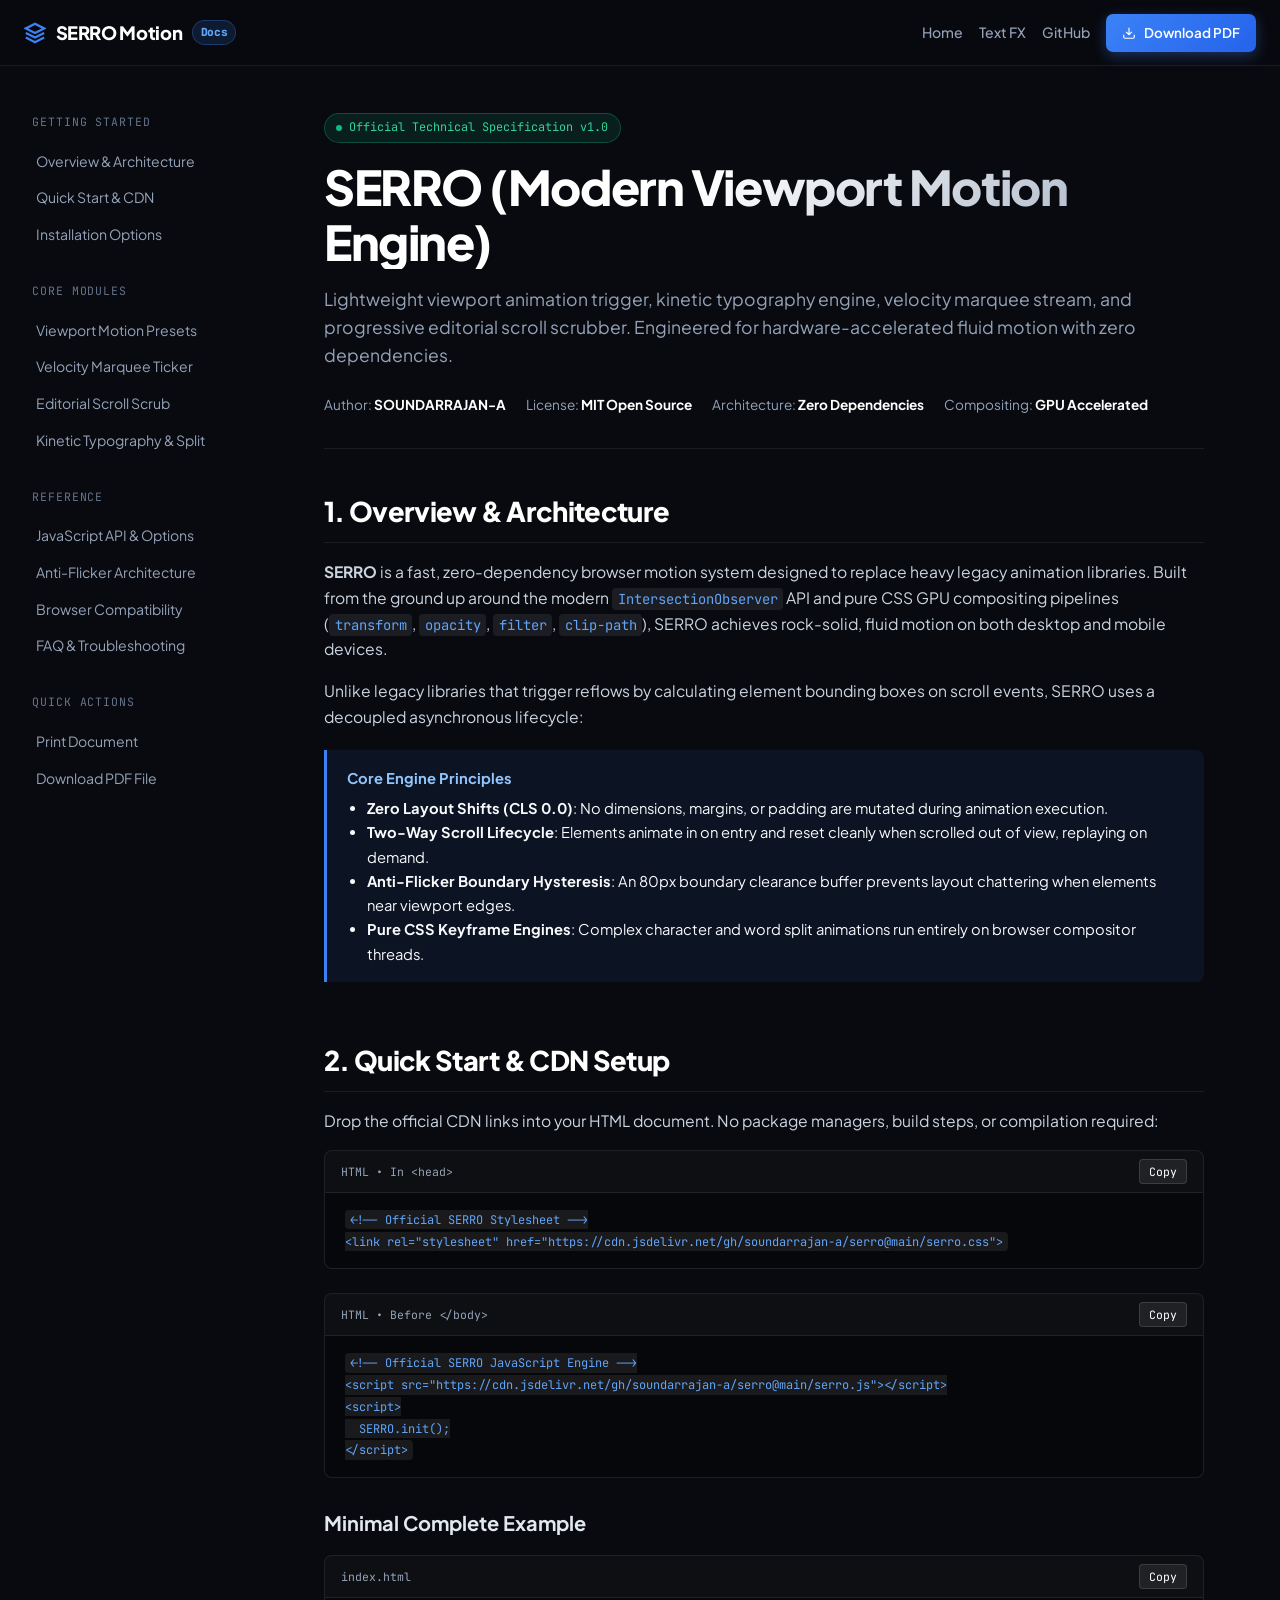
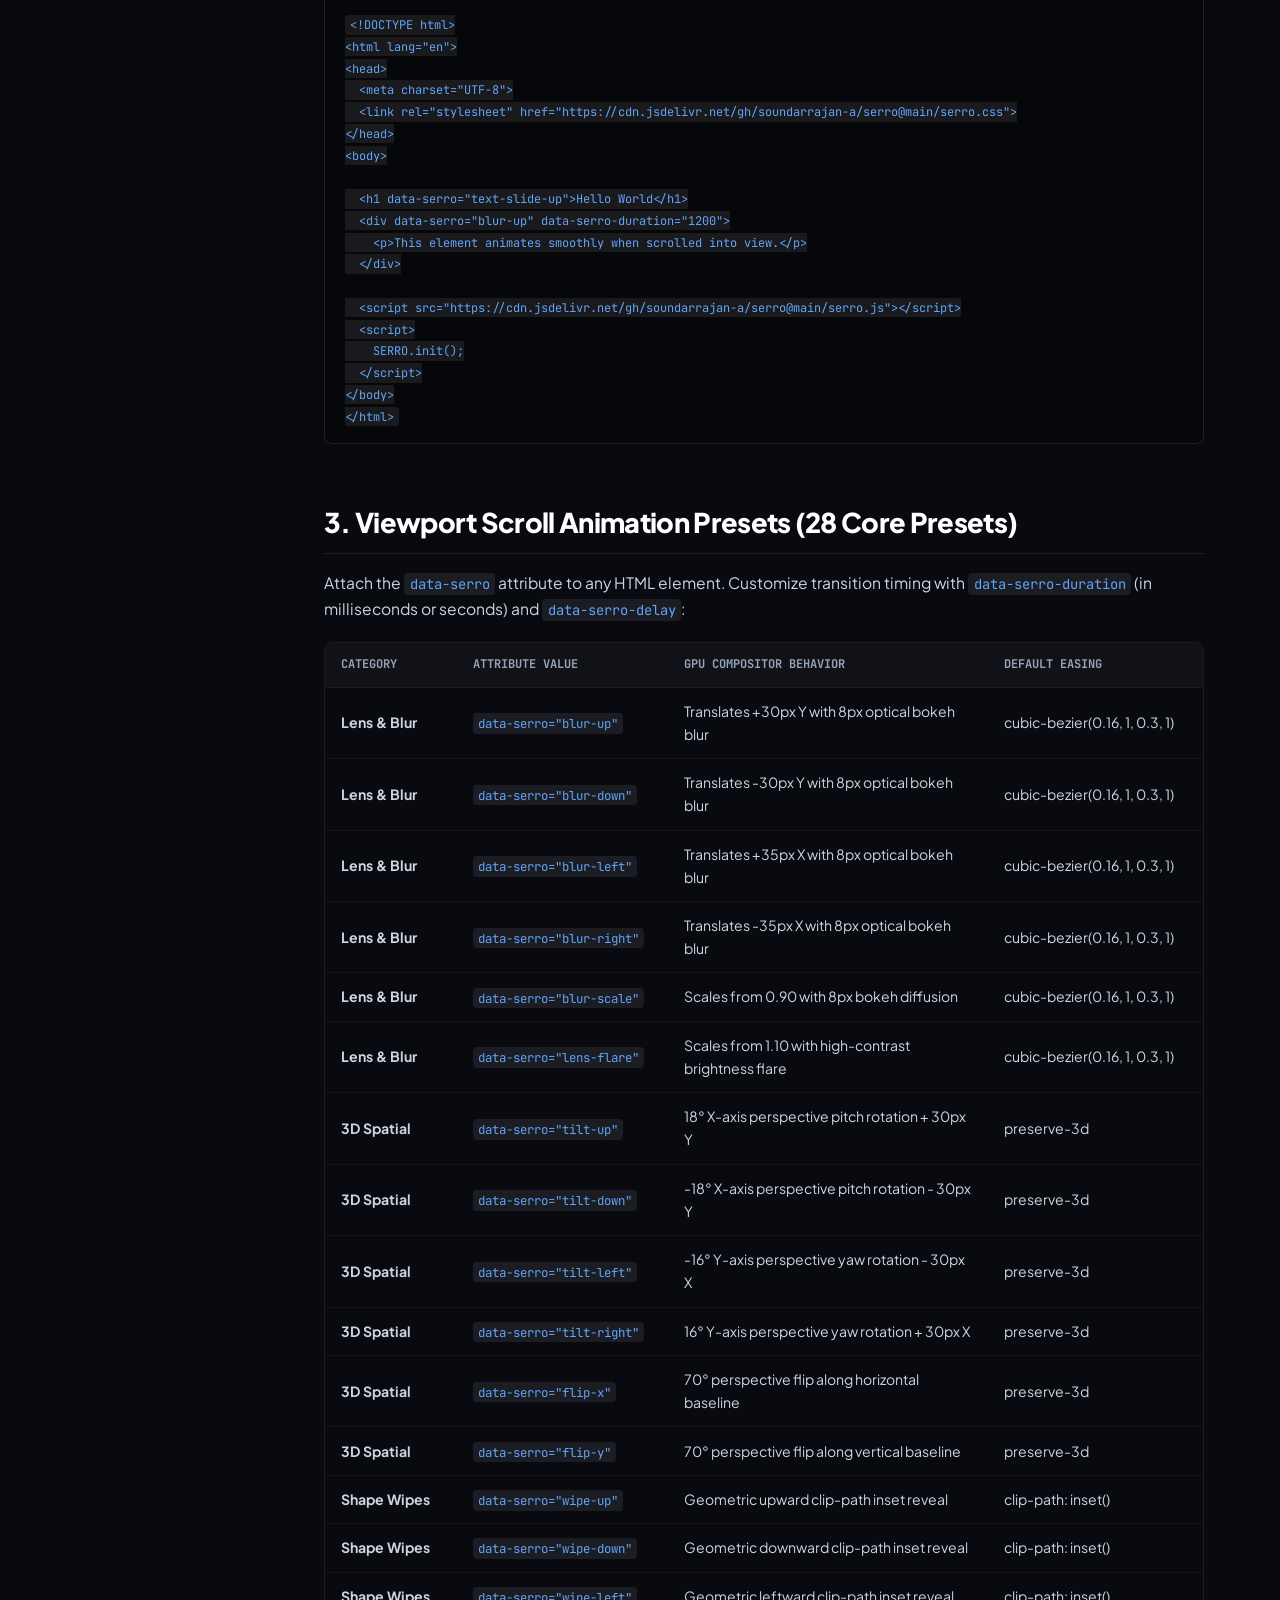
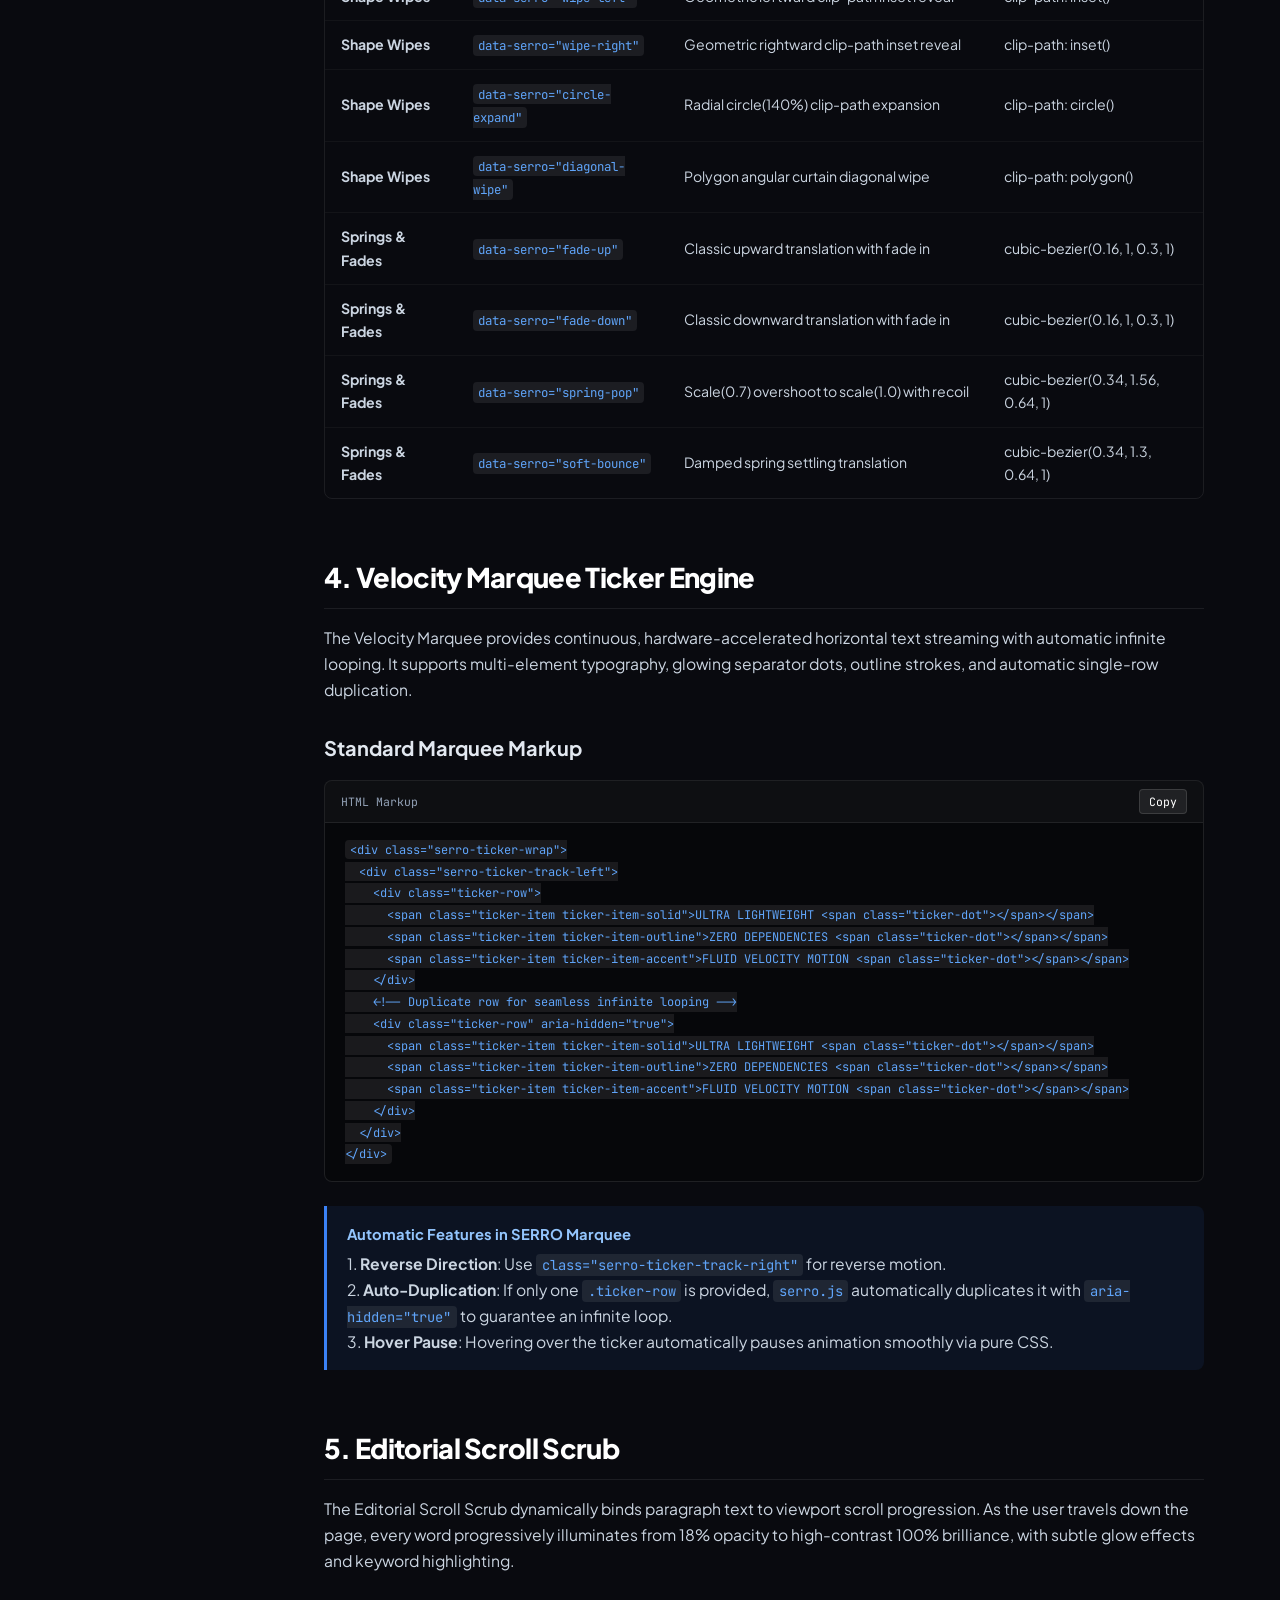
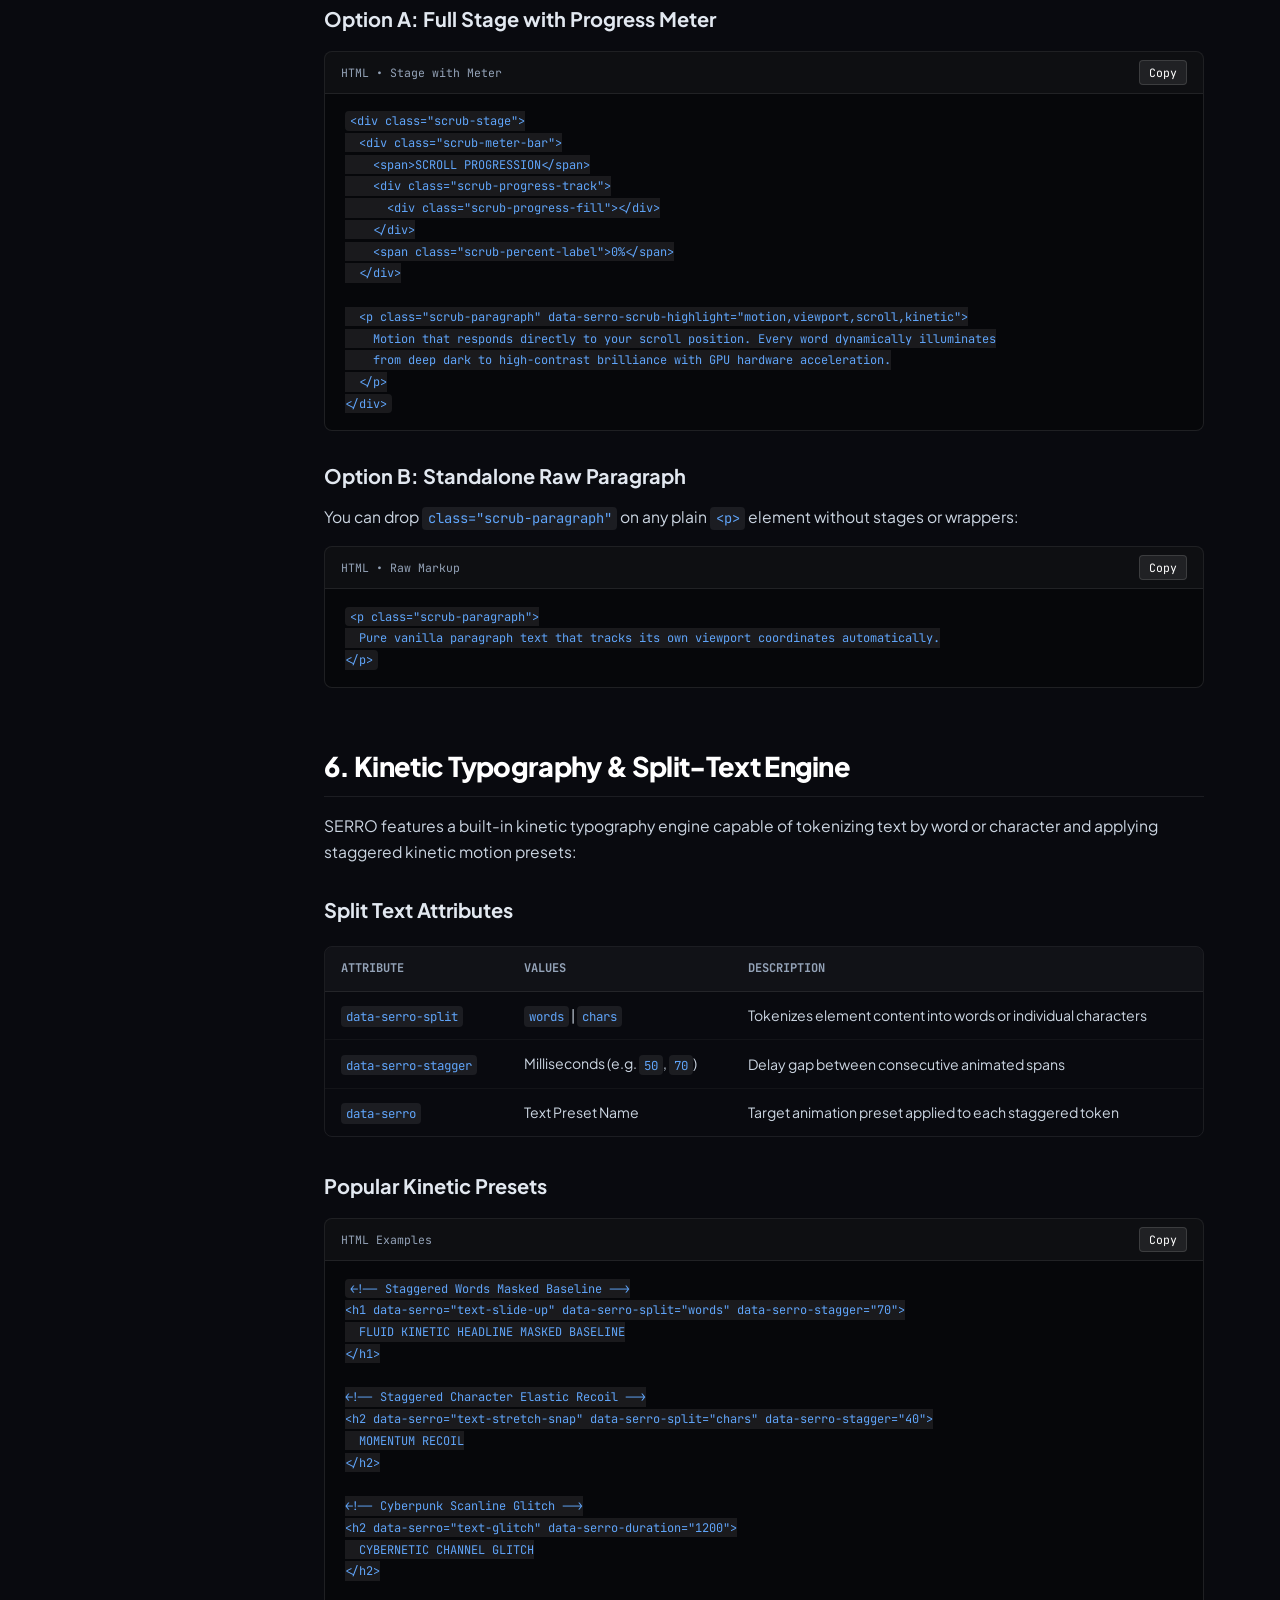
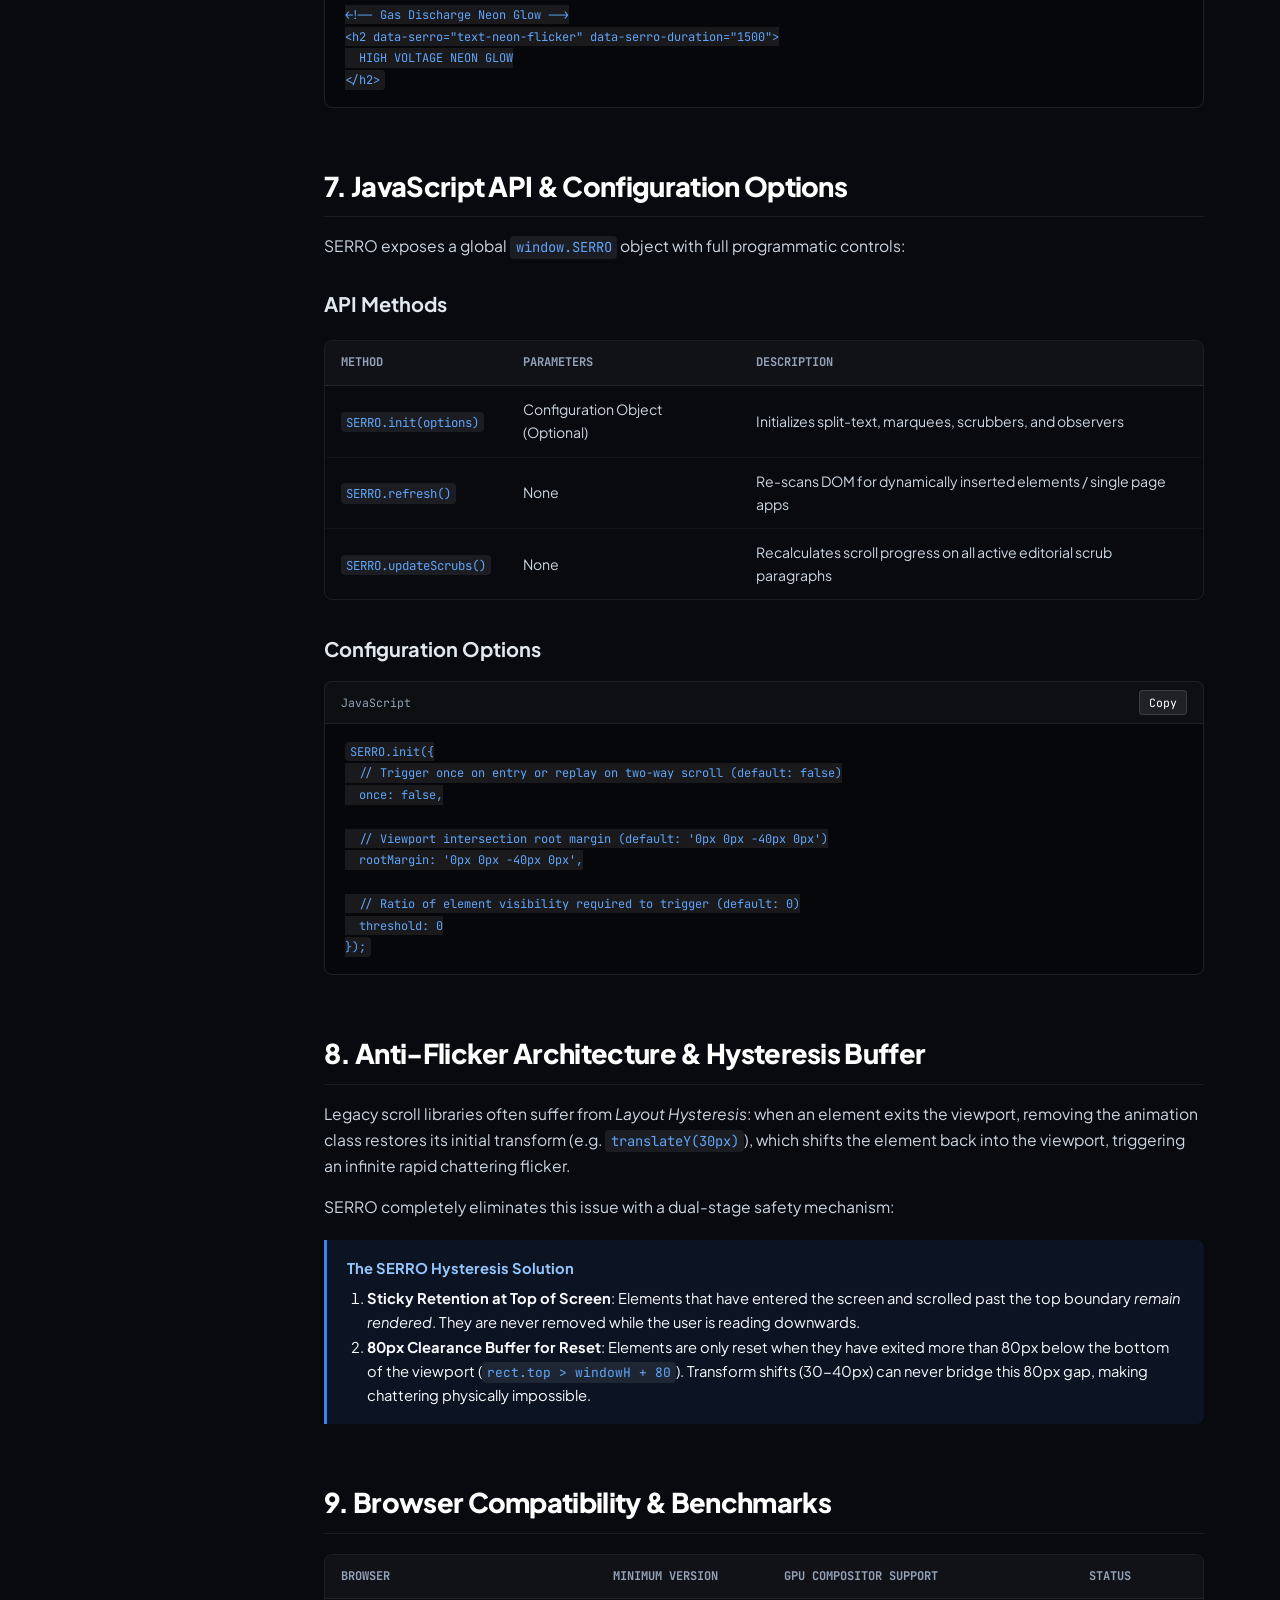
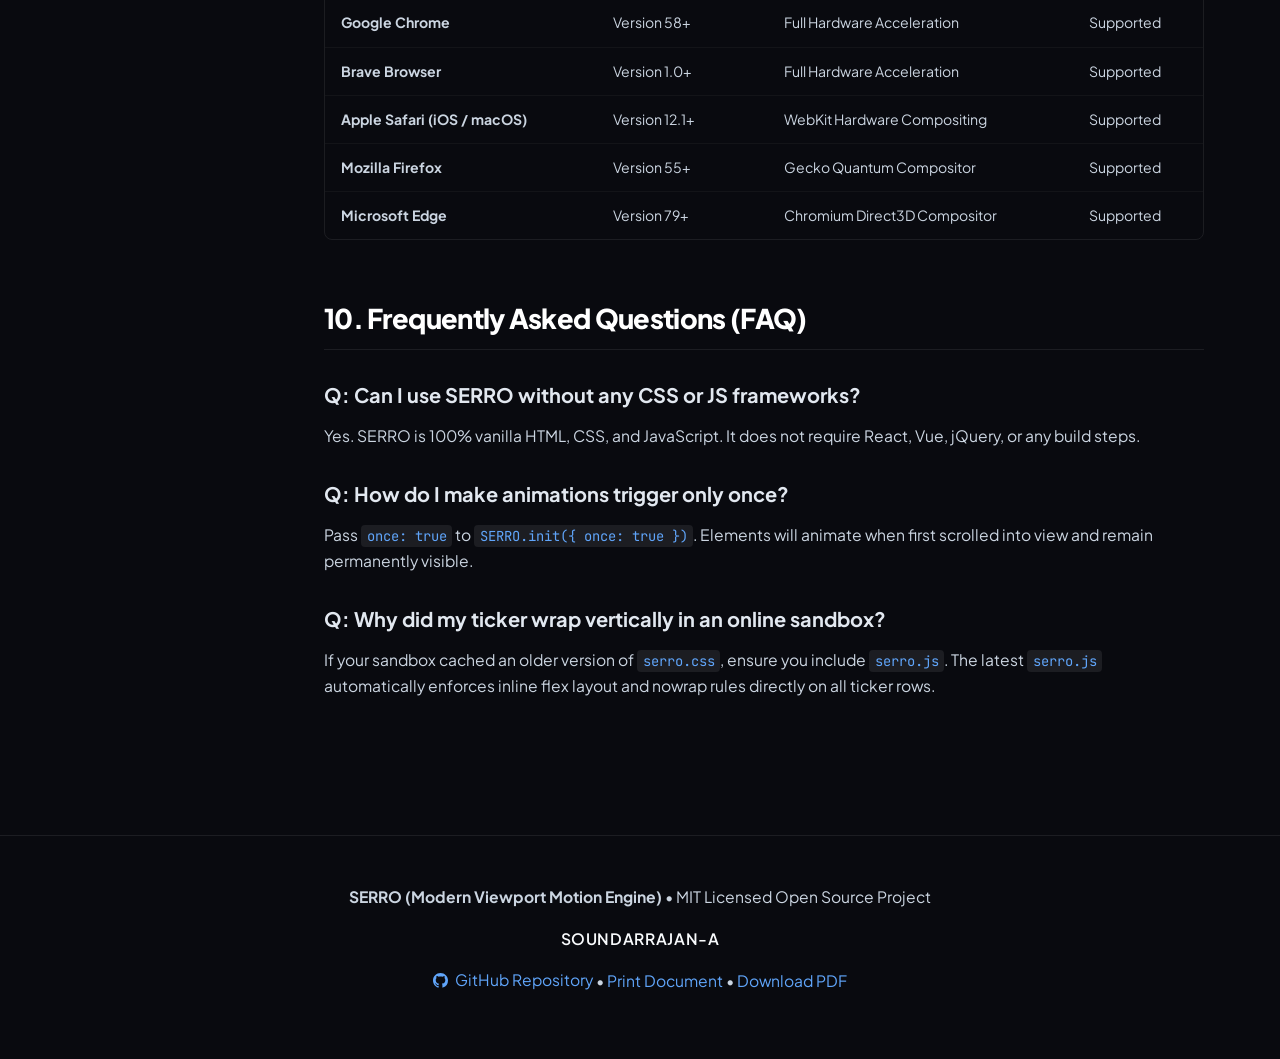
==== commit 9c6c24a0: "Rebrand all data attributes, card code displays, doc references, and sitemaps from MOS to SERRO" ====
--- a/docs.html
+++ b/docs.html
@@ -84,7 +84,7 @@
   <link href="https://fonts.googleapis.com/css2?family=Plus+Jakarta+Sans:wght@400;500;600;700;800&family=JetBrains+Mono:wght@400;500;600&display=swap" rel="stylesheet">
   
   <!-- Core SERRO Stylesheet -->
-  <link rel="stylesheet" href="serro.css">
+  <link rel="stylesheet" href="serro.css?v=1.0.2">
 
   <style>
     :root {
@@ -649,7 +649,7 @@
           <strong>SERRO</strong> is a fast, zero-dependency browser motion system designed to replace heavy legacy animation libraries. Built from the ground up around the modern <code>IntersectionObserver</code> API and pure CSS GPU compositing pipelines (<code>transform</code>, <code>opacity</code>, <code>filter</code>, <code>clip-path</code>), SERRO achieves rock-solid, fluid motion on both desktop and mobile devices.
         </p>
         <p>
-          Unlike legacy libraries that trigger reflows by calculating element bounding boxes on scroll events, MOS uses a decoupled asynchronous lifecycle:
+          Unlike legacy libraries that trigger reflows by calculating element bounding boxes on scroll events, SERRO uses a decoupled asynchronous lifecycle:
         </p>
         <div class="callout">
           <div class="callout-title">Core Engine Principles</div>
@@ -722,7 +722,7 @@
       <section class="doc-section page-break" id="presets">
         <h2 class="doc-h2">3. Viewport Scroll Animation Presets (28 Core Presets)</h2>
         <p>
-          Attach the <code>data-mos</code> attribute to any HTML element. Customize transition timing with <code>data-mos-duration</code> (in milliseconds or seconds) and <code>data-mos-delay</code>:
+          Attach the <code>data-serro</code> attribute to any HTML element. Customize transition timing with <code>data-serro-duration</code> (in milliseconds or seconds) and <code>data-serro-delay</code>:
         </p>
 
         <div class="ref-table-wrap">
@@ -738,133 +738,133 @@
             <tbody>
               <tr>
                 <td><strong>Lens &amp; Blur</strong></td>
-                <td><code>data-mos="blur-up"</code></td>
+                <td><code>data-serro="blur-up"</code></td>
                 <td>Translates +30px Y with 8px optical bokeh blur</td>
                 <td>cubic-bezier(0.16, 1, 0.3, 1)</td>
               </tr>
               <tr>
                 <td><strong>Lens &amp; Blur</strong></td>
-                <td><code>data-mos="blur-down"</code></td>
+                <td><code>data-serro="blur-down"</code></td>
                 <td>Translates -30px Y with 8px optical bokeh blur</td>
                 <td>cubic-bezier(0.16, 1, 0.3, 1)</td>
               </tr>
               <tr>
                 <td><strong>Lens &amp; Blur</strong></td>
-                <td><code>data-mos="blur-left"</code></td>
+                <td><code>data-serro="blur-left"</code></td>
                 <td>Translates +35px X with 8px optical bokeh blur</td>
                 <td>cubic-bezier(0.16, 1, 0.3, 1)</td>
               </tr>
               <tr>
                 <td><strong>Lens &amp; Blur</strong></td>
-                <td><code>data-mos="blur-right"</code></td>
+                <td><code>data-serro="blur-right"</code></td>
                 <td>Translates -35px X with 8px optical bokeh blur</td>
                 <td>cubic-bezier(0.16, 1, 0.3, 1)</td>
               </tr>
               <tr>
                 <td><strong>Lens &amp; Blur</strong></td>
-                <td><code>data-mos="blur-scale"</code></td>
+                <td><code>data-serro="blur-scale"</code></td>
                 <td>Scales from 0.90 with 8px bokeh diffusion</td>
                 <td>cubic-bezier(0.16, 1, 0.3, 1)</td>
               </tr>
               <tr>
                 <td><strong>Lens &amp; Blur</strong></td>
-                <td><code>data-mos="lens-flare"</code></td>
+                <td><code>data-serro="lens-flare"</code></td>
                 <td>Scales from 1.10 with high-contrast brightness flare</td>
                 <td>cubic-bezier(0.16, 1, 0.3, 1)</td>
               </tr>
               <tr>
                 <td><strong>3D Spatial</strong></td>
-                <td><code>data-mos="tilt-up"</code></td>
+                <td><code>data-serro="tilt-up"</code></td>
                 <td>18&deg; X-axis perspective pitch rotation + 30px Y</td>
                 <td>preserve-3d</td>
               </tr>
               <tr>
                 <td><strong>3D Spatial</strong></td>
-                <td><code>data-mos="tilt-down"</code></td>
+                <td><code>data-serro="tilt-down"</code></td>
                 <td>-18&deg; X-axis perspective pitch rotation - 30px Y</td>
                 <td>preserve-3d</td>
               </tr>
               <tr>
                 <td><strong>3D Spatial</strong></td>
-                <td><code>data-mos="tilt-left"</code></td>
+                <td><code>data-serro="tilt-left"</code></td>
                 <td>-16&deg; Y-axis perspective yaw rotation - 30px X</td>
                 <td>preserve-3d</td>
               </tr>
               <tr>
                 <td><strong>3D Spatial</strong></td>
-                <td><code>data-mos="tilt-right"</code></td>
+                <td><code>data-serro="tilt-right"</code></td>
                 <td>16&deg; Y-axis perspective yaw rotation + 30px X</td>
                 <td>preserve-3d</td>
               </tr>
               <tr>
                 <td><strong>3D Spatial</strong></td>
-                <td><code>data-mos="flip-x"</code></td>
+                <td><code>data-serro="flip-x"</code></td>
                 <td>70&deg; perspective flip along horizontal baseline</td>
                 <td>preserve-3d</td>
               </tr>
               <tr>
                 <td><strong>3D Spatial</strong></td>
-                <td><code>data-mos="flip-y"</code></td>
+                <td><code>data-serro="flip-y"</code></td>
                 <td>70&deg; perspective flip along vertical baseline</td>
                 <td>preserve-3d</td>
               </tr>
               <tr>
                 <td><strong>Shape Wipes</strong></td>
-                <td><code>data-mos="wipe-up"</code></td>
+                <td><code>data-serro="wipe-up"</code></td>
                 <td>Geometric upward clip-path inset reveal</td>
                 <td>clip-path: inset()</td>
               </tr>
               <tr>
                 <td><strong>Shape Wipes</strong></td>
-                <td><code>data-mos="wipe-down"</code></td>
+                <td><code>data-serro="wipe-down"</code></td>
                 <td>Geometric downward clip-path inset reveal</td>
                 <td>clip-path: inset()</td>
               </tr>
               <tr>
                 <td><strong>Shape Wipes</strong></td>
-                <td><code>data-mos="wipe-left"</code></td>
+                <td><code>data-serro="wipe-left"</code></td>
                 <td>Geometric leftward clip-path inset reveal</td>
                 <td>clip-path: inset()</td>
               </tr>
               <tr>
                 <td><strong>Shape Wipes</strong></td>
-                <td><code>data-mos="wipe-right"</code></td>
+                <td><code>data-serro="wipe-right"</code></td>
                 <td>Geometric rightward clip-path inset reveal</td>
                 <td>clip-path: inset()</td>
               </tr>
               <tr>
                 <td><strong>Shape Wipes</strong></td>
-                <td><code>data-mos="circle-expand"</code></td>
+                <td><code>data-serro="circle-expand"</code></td>
                 <td>Radial circle(140%) clip-path expansion</td>
                 <td>clip-path: circle()</td>
               </tr>
               <tr>
                 <td><strong>Shape Wipes</strong></td>
-                <td><code>data-mos="diagonal-wipe"</code></td>
+                <td><code>data-serro="diagonal-wipe"</code></td>
                 <td>Polygon angular curtain diagonal wipe</td>
                 <td>clip-path: polygon()</td>
               </tr>
               <tr>
                 <td><strong>Springs &amp; Fades</strong></td>
-                <td><code>data-mos="fade-up"</code></td>
+                <td><code>data-serro="fade-up"</code></td>
                 <td>Classic upward translation with fade in</td>
                 <td>cubic-bezier(0.16, 1, 0.3, 1)</td>
               </tr>
               <tr>
                 <td><strong>Springs &amp; Fades</strong></td>
-                <td><code>data-mos="fade-down"</code></td>
+                <td><code>data-serro="fade-down"</code></td>
                 <td>Classic downward translation with fade in</td>
                 <td>cubic-bezier(0.16, 1, 0.3, 1)</td>
               </tr>
               <tr>
                 <td><strong>Springs &amp; Fades</strong></td>
-                <td><code>data-mos="spring-pop"</code></td>
+                <td><code>data-serro="spring-pop"</code></td>
                 <td>Scale(0.7) overshoot to scale(1.0) with recoil</td>
                 <td>cubic-bezier(0.34, 1.56, 0.64, 1)</td>
               </tr>
               <tr>
                 <td><strong>Springs &amp; Fades</strong></td>
-                <td><code>data-mos="soft-bounce"</code></td>
+                <td><code>data-serro="soft-bounce"</code></td>
                 <td>Damped spring settling translation</td>
                 <td>cubic-bezier(0.34, 1.3, 0.64, 1)</td>
               </tr>
@@ -886,8 +886,8 @@
             <span>HTML Markup</span>
             <button class="copy-btn" onclick="copyCode(this)">Copy</button>
           </div>
-          <pre><code>&lt;div class="mos-ticker-wrap"&gt;
-  &lt;div class="mos-ticker-track-left"&gt;
+          <pre><code>&lt;div class="serro-ticker-wrap"&gt;
+  &lt;div class="serro-ticker-track-left"&gt;
     &lt;div class="ticker-row"&gt;
       &lt;span class="ticker-item ticker-item-solid"&gt;ULTRA LIGHTWEIGHT &lt;span class="ticker-dot"&gt;&lt;/span&gt;&lt;/span&gt;
       &lt;span class="ticker-item ticker-item-outline"&gt;ZERO DEPENDENCIES &lt;span class="ticker-dot"&gt;&lt;/span&gt;&lt;/span&gt;
@@ -904,10 +904,10 @@
         </div>
 
         <div class="callout">
-          <div class="callout-title">Automatic Features in MOS Marquee</div>
+          <div class="callout-title">Automatic Features in SERRO Marquee</div>
           <p style="margin: 0;">
-            1. <strong>Reverse Direction</strong>: Use <code>class="mos-ticker-track-right"</code> for reverse motion.<br>
-            2. <strong>Auto-Duplication</strong>: If only one <code>.ticker-row</code> is provided, <code>mos.js</code> automatically duplicates it with <code>aria-hidden="true"</code> to guarantee an infinite loop.<br>
+            1. <strong>Reverse Direction</strong>: Use <code>class="serro-ticker-track-right"</code> for reverse motion.<br>
+            2. <strong>Auto-Duplication</strong>: If only one <code>.ticker-row</code> is provided, <code>serro.js</code> automatically duplicates it with <code>aria-hidden="true"</code> to guarantee an infinite loop.<br>
             3. <strong>Hover Pause</strong>: Hovering over the ticker automatically pauses animation smoothly via pure CSS.
           </p>
         </div>
@@ -935,7 +935,7 @@
     &lt;span class="scrub-percent-label"&gt;0%&lt;/span&gt;
   &lt;/div&gt;
 
-  &lt;p class="scrub-paragraph" data-mos-scrub-highlight="motion,viewport,scroll,kinetic"&gt;
+  &lt;p class="scrub-paragraph" data-serro-scrub-highlight="motion,viewport,scroll,kinetic"&gt;
     Motion that responds directly to your scroll position. Every word dynamically illuminates
     from deep dark to high-contrast brilliance with GPU hardware acceleration.
   &lt;/p&gt;
@@ -961,7 +961,7 @@
       <section class="doc-section" id="kinetic">
         <h2 class="doc-h2">6. Kinetic Typography &amp; Split-Text Engine</h2>
         <p>
-          MOS features a built-in kinetic typography engine capable of tokenizing text by word or character and applying staggered kinetic motion presets:
+          SERRO features a built-in kinetic typography engine capable of tokenizing text by word or character and applying staggered kinetic motion presets:
         </p>
 
         <h3 class="doc-h3">Split Text Attributes</h3>
@@ -976,17 +976,17 @@
             </thead>
             <tbody>
               <tr>
-                <td><code>data-mos-split</code></td>
+                <td><code>data-serro-split</code></td>
                 <td><code>words</code> | <code>chars</code></td>
                 <td>Tokenizes element content into words or individual characters</td>
               </tr>
               <tr>
-                <td><code>data-mos-stagger</code></td>
+                <td><code>data-serro-stagger</code></td>
                 <td>Milliseconds (e.g. <code>50</code>, <code>70</code>)</td>
                 <td>Delay gap between consecutive animated spans</td>
               </tr>
               <tr>
-                <td><code>data-mos</code></td>
+                <td><code>data-serro</code></td>
                 <td>Text Preset Name</td>
                 <td>Target animation preset applied to each staggered token</td>
               </tr>
@@ -1001,22 +1001,22 @@
             <button class="copy-btn" onclick="copyCode(this)">Copy</button>
           </div>
           <pre><code>&lt;!-- Staggered Words Masked Baseline --&gt;
-&lt;h1 data-mos="text-slide-up" data-mos-split="words" data-mos-stagger="70"&gt;
+&lt;h1 data-serro="text-slide-up" data-serro-split="words" data-serro-stagger="70"&gt;
   FLUID KINETIC HEADLINE MASKED BASELINE
 &lt;/h1&gt;
 
 &lt;!-- Staggered Character Elastic Recoil --&gt;
-&lt;h2 data-mos="text-stretch-snap" data-mos-split="chars" data-mos-stagger="40"&gt;
+&lt;h2 data-serro="text-stretch-snap" data-serro-split="chars" data-serro-stagger="40"&gt;
   MOMENTUM RECOIL
 &lt;/h2&gt;
 
 &lt;!-- Cyberpunk Scanline Glitch --&gt;
-&lt;h2 data-mos="text-glitch" data-mos-duration="1200"&gt;
+&lt;h2 data-serro="text-glitch" data-serro-duration="1200"&gt;
   CYBERNETIC CHANNEL GLITCH
 &lt;/h2&gt;
 
 &lt;!-- Gas Discharge Neon Glow --&gt;
-&lt;h2 data-mos="text-neon-flicker" data-mos-duration="1500"&gt;
+&lt;h2 data-serro="text-neon-flicker" data-serro-duration="1500"&gt;
   HIGH VOLTAGE NEON GLOW
 &lt;/h2&gt;</code></pre>
         </div>
@@ -1026,7 +1026,7 @@
       <section class="doc-section page-break" id="api">
         <h2 class="doc-h2">7. JavaScript API &amp; Configuration Options</h2>
         <p>
-          MOS exposes a global <code>window.MOS</code> object with full programmatic controls:
+          SERRO exposes a global <code>window.SERRO</code> object with full programmatic controls:
         </p>
 
         <h3 class="doc-h3">API Methods</h3>
@@ -1041,17 +1041,17 @@
             </thead>
             <tbody>
               <tr>
-                <td><code>MOS.init(options)</code></td>
+                <td><code>SERRO.init(options)</code></td>
                 <td>Configuration Object (Optional)</td>
                 <td>Initializes split-text, marquees, scrubbers, and observers</td>
               </tr>
               <tr>
-                <td><code>MOS.refresh()</code></td>
+                <td><code>SERRO.refresh()</code></td>
                 <td>None</td>
                 <td>Re-scans DOM for dynamically inserted elements / single page apps</td>
               </tr>
               <tr>
-                <td><code>MOS.updateScrubs()</code></td>
+                <td><code>SERRO.updateScrubs()</code></td>
                 <td>None</td>
                 <td>Recalculates scroll progress on all active editorial scrub paragraphs</td>
               </tr>
@@ -1065,7 +1065,7 @@
             <span>JavaScript</span>
             <button class="copy-btn" onclick="copyCode(this)">Copy</button>
           </div>
-          <pre><code>MOS.init({
+          <pre><code>SERRO.init({
   // Trigger once on entry or replay on two-way scroll (default: false)
   once: false,
 
@@ -1085,10 +1085,10 @@
           Legacy scroll libraries often suffer from <em>Layout Hysteresis</em>: when an element exits the viewport, removing the animation class restores its initial transform (e.g. <code>translateY(30px)</code>), which shifts the element back into the viewport, triggering an infinite rapid chattering flicker.
         </p>
         <p>
-          MOS completely eliminates this issue with a dual-stage safety mechanism:
+          SERRO completely eliminates this issue with a dual-stage safety mechanism:
         </p>
         <div class="callout">
-          <div class="callout-title">The MOS Hysteresis Solution</div>
+          <div class="callout-title">The SERRO Hysteresis Solution</div>
           <ol style="padding-left: 1.25rem; margin-top: 0.35rem;">
             <li><strong>Sticky Retention at Top of Screen</strong>: Elements that have entered the screen and scrolled past the top boundary <em>remain rendered</em>. They are never removed while the user is reading downwards.</li>
             <li><strong>80px Clearance Buffer for Reset</strong>: Elements are only reset when they have exited more than 80px below the bottom of the viewport (<code>rect.top &gt; windowH + 80</code>). Transform shifts (30-40px) can never bridge this 80px gap, making chattering physically impossible.</li>
@@ -1185,7 +1185,7 @@
   </footer>
 
   <!-- Scripts -->
-  <script src="serro.js"></script>
+  <script src="serro.js?v=1.0.2"></script>
   <script>
     function copyCode(btn) {
       const code = btn.closest('.code-box').querySelector('pre').textContent;
--- a/serro.css
+++ b/serro.css
@@ -1,6 +1,7 @@
 /**
  * SERRO (Modern Viewport Motion Engine) v1.0
- * 32 Hardware-Accelerated Animation Presets (Zero-Flicker GPU Compositing)
+ * Hardware-Accelerated Viewport Motion & Kinetic Typography Engine
+ * Author: SOUNDARRAJAN-A
  * https://github.com/soundarrajan-a/serro
  * MIT License
  */
@@ -8,7 +9,7 @@
 /* ==========================================================================
    GLOBAL MOTION BASE (High-Performance GPU Compositing)
    ========================================================================== */
-[data-serro], [data-mos] {
+:is([data-serro], [data-mos]) {
   opacity: 0;
   transition-property: opacity, transform, filter, -webkit-clip-path, clip-path !important;
   transition-duration: 0.25s;
@@ -19,7 +20,7 @@
   transform: translateZ(0);
 }
 
-[data-serro], [data-mos]:not([data-mos^="text-"]).serro-animate, .mos-animate {
+:is([data-serro], [data-mos]):not([data-serro^="text-"]):not([data-mos^="text-"]):is(.serro-animate, .mos-animate) {
   opacity: 1 !important;
   transform: none !important;
   filter: none !important;
@@ -32,83 +33,83 @@
 /* ==========================================================================
    1. MODERN LENS & BLUR PRESETS (Optimized GPU Radii)
    ========================================================================== */
-[data-serro="blur-up"], [data-mos="blur-up"]    { transform: translateY(30px); filter: blur(8px); }
-[data-serro="blur-down"], [data-mos="blur-down"]  { transform: translateY(-30px); filter: blur(8px); }
-[data-serro="blur-left"], [data-mos="blur-left"]  { transform: translateX(35px); filter: blur(8px); }
-[data-serro="blur-right"], [data-mos="blur-right"] { transform: translateX(-35px); filter: blur(8px); }
-[data-serro="blur-scale"], [data-mos="blur-scale"] { transform: scale(0.9); filter: blur(8px); }
-[data-serro="lens-flare"], [data-mos="lens-flare"] { transform: scale(1.1); filter: blur(8px) brightness(1.25); }
+:is([data-serro="blur-up"], [data-mos="blur-up"])    { transform: translateY(30px); filter: blur(8px); }
+:is([data-serro="blur-down"], [data-mos="blur-down"])  { transform: translateY(-30px); filter: blur(8px); }
+:is([data-serro="blur-left"], [data-mos="blur-left"])  { transform: translateX(35px); filter: blur(8px); }
+:is([data-serro="blur-right"], [data-mos="blur-right"]) { transform: translateX(-35px); filter: blur(8px); }
+:is([data-serro="blur-scale"], [data-mos="blur-scale"]) { transform: scale(0.9); filter: blur(8px); }
+:is([data-serro="lens-flare"], [data-mos="lens-flare"]) { transform: scale(1.1); filter: blur(8px) brightness(1.25); }
 
 /* ==========================================================================
    2. 3D SPATIAL & PERSPECTIVE PRESETS (Isolated 3D Rendering Contexts)
    ========================================================================== */
-[data-serro="tilt-up"], [data-mos="tilt-up"],
-[data-serro="tilt-down"], [data-mos="tilt-down"],
-[data-serro="tilt-left"], [data-mos="tilt-left"],
-[data-serro="tilt-right"], [data-mos="tilt-right"],
-[data-serro="flip-x"], [data-mos="flip-x"],
-[data-serro="flip-y"], [data-mos="flip-y"],
-[data-serro="text-glide"], [data-mos="text-glide"],
-[data-serro="text-rotate-drop"], [data-mos="text-rotate-drop"],
-[data-serro="text-flip-clock"], [data-mos="text-flip-clock"],
-[data-serro="text-spiral-spin"], [data-mos="text-spiral-spin"] {
+:is([data-serro="tilt-up"], [data-mos="tilt-up"]),
+:is([data-serro="tilt-down"], [data-mos="tilt-down"]),
+:is([data-serro="tilt-left"], [data-mos="tilt-left"]),
+:is([data-serro="tilt-right"], [data-mos="tilt-right"]),
+:is([data-serro="flip-x"], [data-mos="flip-x"]),
+:is([data-serro="flip-y"], [data-mos="flip-y"]),
+:is([data-serro="text-glide"], [data-mos="text-glide"]),
+:is([data-serro="text-rotate-drop"], [data-mos="text-rotate-drop"]),
+:is([data-serro="text-flip-clock"], [data-mos="text-flip-clock"]),
+:is([data-serro="text-spiral-spin"], [data-mos="text-spiral-spin"]) {
   transform-style: preserve-3d;
 }
 
-[data-serro="tilt-up"], [data-mos="tilt-up"]    { transform: perspective(1000px) rotateX(18deg) translateY(30px); }
-[data-serro="tilt-down"], [data-mos="tilt-down"]  { transform: perspective(1000px) rotateX(-18deg) translateY(-30px); }
-[data-serro="tilt-left"], [data-mos="tilt-left"]  { transform: perspective(1000px) rotateY(-16deg) translateX(-30px); }
-[data-serro="tilt-right"], [data-mos="tilt-right"] { transform: perspective(1000px) rotateY(16deg) translateX(30px); }
-[data-serro="flip-x"], [data-mos="flip-x"]     { transform: perspective(1000px) rotateX(70deg); }
-[data-serro="flip-y"], [data-mos="flip-y"]     { transform: perspective(1000px) rotateY(70deg); }
-[data-serro="skew-up"], [data-mos="skew-up"]    { transform: skewY(4deg) translateY(30px); }
-[data-serro="skew-down"], [data-mos="skew-down"]  { transform: skewY(-4deg) translateY(-30px); }
+:is([data-serro="tilt-up"], [data-mos="tilt-up"])    { transform: perspective(1000px) rotateX(18deg) translateY(30px); }
+:is([data-serro="tilt-down"], [data-mos="tilt-down"])  { transform: perspective(1000px) rotateX(-18deg) translateY(-30px); }
+:is([data-serro="tilt-left"], [data-mos="tilt-left"])  { transform: perspective(1000px) rotateY(-16deg) translateX(-30px); }
+:is([data-serro="tilt-right"], [data-mos="tilt-right"]) { transform: perspective(1000px) rotateY(16deg) translateX(30px); }
+:is([data-serro="flip-x"], [data-mos="flip-x"])     { transform: perspective(1000px) rotateX(70deg); }
+:is([data-serro="flip-y"], [data-mos="flip-y"])     { transform: perspective(1000px) rotateY(70deg); }
+:is([data-serro="skew-up"], [data-mos="skew-up"])    { transform: skewY(4deg) translateY(30px); }
+:is([data-serro="skew-down"], [data-mos="skew-down"])  { transform: skewY(-4deg) translateY(-30px); }
 
 /* ==========================================================================
    3. ARCHITECTURAL SHAPE WIPES (GPU Safe Area Geometry)
    ========================================================================== */
-[data-serro="wipe-up"], [data-mos="wipe-up"],
-[data-serro="wipe-down"], [data-mos="wipe-down"],
-[data-serro="wipe-right"], [data-mos="wipe-right"],
-[data-serro="wipe-left"], [data-mos="wipe-left"],
-[data-serro="circle-expand"], [data-mos="circle-expand"],
-[data-serro="diagonal-wipe"], [data-mos="diagonal-wipe"] {
+:is([data-serro="wipe-up"], [data-mos="wipe-up"]),
+:is([data-serro="wipe-down"], [data-mos="wipe-down"]),
+:is([data-serro="wipe-right"], [data-mos="wipe-right"]),
+:is([data-serro="wipe-left"], [data-mos="wipe-left"]),
+:is([data-serro="circle-expand"], [data-mos="circle-expand"]),
+:is([data-serro="diagonal-wipe"], [data-mos="diagonal-wipe"]) {
   will-change: -webkit-clip-path, clip-path;
 }
-[data-serro="wipe-up"], [data-mos="wipe-up"]    { opacity: 1; -webkit-clip-path: inset(99.9% 0% 0% 0%); clip-path: inset(99.9% 0% 0% 0%); }
-[data-serro="wipe-up"], [data-mos="wipe-up"].serro-animate, .mos-animate { -webkit-clip-path: inset(0% 0% 0% 0%) !important; clip-path: inset(0% 0% 0% 0%) !important; }
-
-[data-serro="wipe-down"], [data-mos="wipe-down"]  { opacity: 1; -webkit-clip-path: inset(0% 0% 99.9% 0%); clip-path: inset(0% 0% 99.9% 0%); }
-[data-serro="wipe-down"], [data-mos="wipe-down"].serro-animate, .mos-animate { -webkit-clip-path: inset(0% 0% 0% 0%) !important; clip-path: inset(0% 0% 0% 0%) !important; }
-
-[data-serro="wipe-right"], [data-mos="wipe-right"] { opacity: 1; -webkit-clip-path: inset(0% 99.9% 0% 0%); clip-path: inset(0% 99.9% 0% 0%); }
-[data-serro="wipe-right"], [data-mos="wipe-right"].serro-animate, .mos-animate { -webkit-clip-path: inset(0% 0% 0% 0%) !important; clip-path: inset(0% 0% 0% 0%) !important; }
-
-[data-serro="wipe-left"], [data-mos="wipe-left"]  { opacity: 1; -webkit-clip-path: inset(0% 0% 0% 99.9%); clip-path: inset(0% 0% 0% 99.9%); }
-[data-serro="wipe-left"], [data-mos="wipe-left"].serro-animate, .mos-animate { -webkit-clip-path: inset(0% 0% 0% 0%) !important; clip-path: inset(0% 0% 0% 0%) !important; }
-
-[data-serro="circle-expand"], [data-mos="circle-expand"] { opacity: 1; -webkit-clip-path: circle(0.1% at 50% 50%); clip-path: circle(0.1% at 50% 50%); }
-[data-serro="circle-expand"], [data-mos="circle-expand"].serro-animate, .mos-animate { -webkit-clip-path: circle(140% at 50% 50%) !important; clip-path: circle(140% at 50% 50%) !important; }
-
-[data-serro="diagonal-wipe"], [data-mos="diagonal-wipe"] { opacity: 1; -webkit-clip-path: polygon(0% 0%, 0% 0%, 0% 100%, 0% 100%); clip-path: polygon(0% 0%, 0% 0%, 0% 100%, 0% 100%); }
-[data-serro="diagonal-wipe"], [data-mos="diagonal-wipe"].serro-animate, .mos-animate { -webkit-clip-path: polygon(0% 0%, 140% 0%, 100% 140%, 0% 100%) !important; clip-path: polygon(0% 0%, 140% 0%, 100% 140%, 0% 100%) !important; }
+:is([data-serro="wipe-up"], [data-mos="wipe-up"])    { opacity: 1; -webkit-clip-path: inset(99.9% 0% 0% 0%); clip-path: inset(99.9% 0% 0% 0%); }
+:is([data-serro="wipe-up"], [data-mos="wipe-up"]):is(.serro-animate, .mos-animate) { -webkit-clip-path: inset(0% 0% 0% 0%) !important; clip-path: inset(0% 0% 0% 0%) !important; }
+
+:is([data-serro="wipe-down"], [data-mos="wipe-down"])  { opacity: 1; -webkit-clip-path: inset(0% 0% 99.9% 0%); clip-path: inset(0% 0% 99.9% 0%); }
+:is([data-serro="wipe-down"], [data-mos="wipe-down"]):is(.serro-animate, .mos-animate) { -webkit-clip-path: inset(0% 0% 0% 0%) !important; clip-path: inset(0% 0% 0% 0%) !important; }
+
+:is([data-serro="wipe-right"], [data-mos="wipe-right"]) { opacity: 1; -webkit-clip-path: inset(0% 99.9% 0% 0%); clip-path: inset(0% 99.9% 0% 0%); }
+:is([data-serro="wipe-right"], [data-mos="wipe-right"]):is(.serro-animate, .mos-animate) { -webkit-clip-path: inset(0% 0% 0% 0%) !important; clip-path: inset(0% 0% 0% 0%) !important; }
+
+:is([data-serro="wipe-left"], [data-mos="wipe-left"])  { opacity: 1; -webkit-clip-path: inset(0% 0% 0% 99.9%); clip-path: inset(0% 0% 0% 99.9%); }
+:is([data-serro="wipe-left"], [data-mos="wipe-left"]):is(.serro-animate, .mos-animate) { -webkit-clip-path: inset(0% 0% 0% 0%) !important; clip-path: inset(0% 0% 0% 0%) !important; }
+
+:is([data-serro="circle-expand"], [data-mos="circle-expand"]) { opacity: 1; -webkit-clip-path: circle(0.1% at 50% 50%); clip-path: circle(0.1% at 50% 50%); }
+:is([data-serro="circle-expand"], [data-mos="circle-expand"]):is(.serro-animate, .mos-animate) { -webkit-clip-path: circle(140% at 50% 50%) !important; clip-path: circle(140% at 50% 50%) !important; }
+
+:is([data-serro="diagonal-wipe"], [data-mos="diagonal-wipe"]) { opacity: 1; -webkit-clip-path: polygon(0% 0%, 0% 0%, 0% 100%, 0% 100%); clip-path: polygon(0% 0%, 0% 0%, 0% 100%, 0% 100%); }
+:is([data-serro="diagonal-wipe"], [data-mos="diagonal-wipe"]):is(.serro-animate, .mos-animate) { -webkit-clip-path: polygon(0% 0%, 140% 0%, 100% 140%, 0% 100%) !important; clip-path: polygon(0% 0%, 140% 0%, 100% 140%, 0% 100%) !important; }
 
 /* ==========================================================================
    4. DIRECTIONAL SPRINGS & SCALES (8 Types)
    ========================================================================== */
-[data-serro="fade-up"], [data-mos="fade-up"]    { transform: translateY(30px); }
-[data-serro="fade-down"], [data-mos="fade-down"]  { transform: translateY(-30px); }
-[data-serro="fade-left"], [data-mos="fade-left"]  { transform: translateX(35px); }
-[data-serro="fade-right"], [data-mos="fade-right"] { transform: translateX(-35px); }
-[data-serro="zoom-in"], [data-mos="zoom-in"]    { transform: scale(0.85); }
-[data-serro="zoom-out"], [data-mos="zoom-out"]   { transform: scale(1.15); filter: blur(4px); }
-[data-serro="pop"], [data-mos="pop"]        { transform: scale(0.75); --mos-ease: cubic-bezier(0.34, 1.56, 0.64, 1); }
-[data-serro="spin-in"], [data-mos="spin-in"]    { transform: rotate(-10deg) scale(0.88); }
+:is([data-serro="fade-up"], [data-mos="fade-up"])    { transform: translateY(30px); }
+:is([data-serro="fade-down"], [data-mos="fade-down"])  { transform: translateY(-30px); }
+:is([data-serro="fade-left"], [data-mos="fade-left"])  { transform: translateX(35px); }
+:is([data-serro="fade-right"], [data-mos="fade-right"]) { transform: translateX(-35px); }
+:is([data-serro="zoom-in"], [data-mos="zoom-in"])    { transform: scale(0.85); }
+:is([data-serro="zoom-out"], [data-mos="zoom-out"])   { transform: scale(1.15); filter: blur(4px); }
+:is([data-serro="pop"], [data-mos="pop"])        { transform: scale(0.75); --serro-ease: cubic-bezier(0.34, 1.56, 0.64, 1); --mos-ease: cubic-bezier(0.34, 1.56, 0.64, 1); }
+:is([data-serro="spin-in"], [data-mos="spin-in"])    { transform: rotate(-10deg) scale(0.88); }
 
 /* ==========================================================================
    5. KINETIC TEXT ANIMATION PRESETS
    ========================================================================== */
-.serro-split-item, .mos-split-item {
+:is(.serro-split-item, .mos-split-item) {
   display: inline-block;
   vertical-align: top;
   white-space: pre-wrap;
@@ -289,14 +290,14 @@
 }
 
 /* 1. Sliding Text Reveal (Masked Baseline Glide) */
-[data-serro="text-slide-up"], [data-mos="text-slide-up"] {
+:is([data-serro="text-slide-up"], [data-mos="text-slide-up"]) {
   opacity: 0;
   transform: translateY(115%);
   -webkit-clip-path: inset(0% 0% 99.9% 0%);
   clip-path: inset(0% 0% 99.9% 0%);
   transition: none !important;
 }
-[data-serro="text-slide-up"], [data-mos="text-slide-up"].serro-animate, .mos-animate {
+:is([data-serro="text-slide-up"], [data-mos="text-slide-up"]):is(.serro-animate, .mos-animate) {
   opacity: 1;
   transform: translateY(0);
   -webkit-clip-path: inset(0% 0% 0% 0%);
@@ -305,14 +306,14 @@
 }
 
 /* 2. Stretch & Snap (Kinetic Elastic Recoil) */
-[data-serro="text-stretch-snap"], [data-mos="text-stretch-snap"] {
+:is([data-serro="text-stretch-snap"], [data-mos="text-stretch-snap"]) {
   opacity: 0;
   transform: scaleY(2.2) scaleX(0.7) translateY(40px);
   transform-origin: bottom center;
   filter: blur(4px);
   transition: none !important;
 }
-[data-serro="text-stretch-snap"], [data-mos="text-stretch-snap"].serro-animate, .mos-animate {
+:is([data-serro="text-stretch-snap"], [data-mos="text-stretch-snap"]):is(.serro-animate, .mos-animate) {
   opacity: 1;
   transform: scaleY(1) scaleX(1) translateY(0);
   filter: none;
@@ -320,14 +321,14 @@
 }
 
 /* 3. Blur Text Scroller (Optical Bokeh & Tracking Expansion) */
-[data-serro="text-blur-scroller"], [data-mos="text-blur-scroller"] {
+:is([data-serro="text-blur-scroller"], [data-mos="text-blur-scroller"]) {
   opacity: 0;
   filter: blur(14px);
   letter-spacing: 0.16em;
   transform: translateY(24px) scale(0.94);
   transition: none !important;
 }
-[data-serro="text-blur-scroller"], [data-mos="text-blur-scroller"].serro-animate, .mos-animate {
+:is([data-serro="text-blur-scroller"], [data-mos="text-blur-scroller"]):is(.serro-animate, .mos-animate) {
   opacity: 1;
   filter: none;
   letter-spacing: normal;
@@ -336,14 +337,14 @@
 }
 
 /* 4. Kinetic 3D Glide */
-[data-serro="text-glide"], [data-mos="text-glide"] {
+:is([data-serro="text-glide"], [data-mos="text-glide"]) {
   opacity: 0;
   transform: perspective(800px) rotateX(50deg) translateY(45px);
   filter: blur(6px);
   transform-style: preserve-3d;
   transition: none !important;
 }
-[data-serro="text-glide"], [data-mos="text-glide"].serro-animate, .mos-animate {
+:is([data-serro="text-glide"], [data-mos="text-glide"]):is(.serro-animate, .mos-animate) {
   opacity: 1;
   transform: perspective(800px) rotateX(0deg) translateY(0);
   filter: none;
@@ -351,64 +352,64 @@
 }
 
 /* 5. Sine Wave Ripple */
-[data-serro="text-wave"], [data-mos="text-wave"] { opacity: 0; transform: translateY(40px) scale(0.92); transition: none !important; }
-[data-serro="text-wave"], [data-mos="text-wave"].serro-animate, .mos-animate { opacity: 1; transform: translateY(0) scale(1); animation: mosWave var(--serro-duration, var(--mos-duration, 1.4s)) cubic-bezier(0.16, 1, 0.3, 1) forwards; }
+:is([data-serro="text-wave"], [data-mos="text-wave"]) { opacity: 0; transform: translateY(40px) scale(0.92); transition: none !important; }
+:is([data-serro="text-wave"], [data-mos="text-wave"]):is(.serro-animate, .mos-animate) { opacity: 1; transform: translateY(0) scale(1); animation: mosWave var(--serro-duration, var(--mos-duration, 1.4s)) cubic-bezier(0.16, 1, 0.3, 1) forwards; }
 
 /* 6. Cyberpunk Scanline Glitch */
-[data-serro="text-glitch"], [data-mos="text-glitch"] { opacity: 0; transform: skewX(-15deg); transition: none !important; }
-[data-serro="text-glitch"], [data-mos="text-glitch"].serro-animate, .mos-animate { opacity: 1; transform: none; animation: mosGlitch var(--serro-duration, var(--mos-duration, 1.2s)) cubic-bezier(0.25, 0.46, 0.45, 0.94) forwards; }
+:is([data-serro="text-glitch"], [data-mos="text-glitch"]) { opacity: 0; transform: skewX(-15deg); transition: none !important; }
+:is([data-serro="text-glitch"], [data-mos="text-glitch"]):is(.serro-animate, .mos-animate) { opacity: 1; transform: none; animation: mosGlitch var(--serro-duration, var(--mos-duration, 1.2s)) cubic-bezier(0.25, 0.46, 0.45, 0.94) forwards; }
 
 /* 7. Kinetic Zoom Blast */
-[data-serro="text-zoom-burst"], [data-mos="text-zoom-burst"] { opacity: 0; transform: scale(2.2); filter: blur(12px); transition: none !important; }
-[data-serro="text-zoom-burst"], [data-mos="text-zoom-burst"].serro-animate, .mos-animate { opacity: 1; transform: scale(1); filter: none; animation: mosZoomBurst var(--serro-duration, var(--mos-duration, 1.3s)) cubic-bezier(0.16, 1, 0.3, 1) forwards; }
+:is([data-serro="text-zoom-burst"], [data-mos="text-zoom-burst"]) { opacity: 0; transform: scale(2.2); filter: blur(12px); transition: none !important; }
+:is([data-serro="text-zoom-burst"], [data-mos="text-zoom-burst"]):is(.serro-animate, .mos-animate) { opacity: 1; transform: scale(1); filter: none; animation: mosZoomBurst var(--serro-duration, var(--mos-duration, 1.3s)) cubic-bezier(0.16, 1, 0.3, 1) forwards; }
 
 /* 8. 3D Overhead Flip & Drop */
-[data-serro="text-rotate-drop"], [data-mos="text-rotate-drop"] { opacity: 0; transform: perspective(900px) rotateX(-90deg) translateY(-50px); filter: blur(6px); transform-style: preserve-3d; transition: none !important; }
-[data-serro="text-rotate-drop"], [data-mos="text-rotate-drop"].serro-animate, .mos-animate { opacity: 1; transform: perspective(900px) rotateX(0deg) translateY(0); filter: none; animation: mosRotateDrop var(--serro-duration, var(--mos-duration, 1.4s)) cubic-bezier(0.16, 1, 0.3, 1) forwards; }
+:is([data-serro="text-rotate-drop"], [data-mos="text-rotate-drop"]) { opacity: 0; transform: perspective(900px) rotateX(-90deg) translateY(-50px); filter: blur(6px); transform-style: preserve-3d; transition: none !important; }
+:is([data-serro="text-rotate-drop"], [data-mos="text-rotate-drop"]):is(.serro-animate, .mos-animate) { opacity: 1; transform: perspective(900px) rotateX(0deg) translateY(0); filter: none; animation: mosRotateDrop var(--serro-duration, var(--mos-duration, 1.4s)) cubic-bezier(0.16, 1, 0.3, 1) forwards; }
 
 /* 9. Radial Bokeh Expansion */
-[data-serro="text-blur-spread"], [data-mos="text-blur-spread"] { opacity: 0; filter: blur(16px); letter-spacing: -0.08em; transform: scale(0.88); transition: none !important; }
-[data-serro="text-blur-spread"], [data-mos="text-blur-spread"].serro-animate, .mos-animate { opacity: 1; filter: none; letter-spacing: normal; transform: scale(1); animation: mosBlurSpread var(--serro-duration, var(--mos-duration, 1.5s)) cubic-bezier(0.16, 1, 0.3, 1) forwards; }
+:is([data-serro="text-blur-spread"], [data-mos="text-blur-spread"]) { opacity: 0; filter: blur(16px); letter-spacing: -0.08em; transform: scale(0.88); transition: none !important; }
+:is([data-serro="text-blur-spread"], [data-mos="text-blur-spread"]):is(.serro-animate, .mos-animate) { opacity: 1; filter: none; letter-spacing: normal; transform: scale(1); animation: mosBlurSpread var(--serro-duration, var(--mos-duration, 1.5s)) cubic-bezier(0.16, 1, 0.3, 1) forwards; }
 
 /* 10. Architectural Skew & Shear */
-[data-serro="text-skew-shear"], [data-mos="text-skew-shear"] { opacity: 0; transform: skewX(-24deg) translateX(-45px); filter: blur(4px); transition: none !important; }
-[data-serro="text-skew-shear"], [data-mos="text-skew-shear"].serro-animate, .mos-animate { opacity: 1; transform: none; filter: none; animation: mosSkewShear var(--serro-duration, var(--mos-duration, 1.3s)) cubic-bezier(0.16, 1, 0.3, 1) forwards; }
+:is([data-serro="text-skew-shear"], [data-mos="text-skew-shear"]) { opacity: 0; transform: skewX(-24deg) translateX(-45px); filter: blur(4px); transition: none !important; }
+:is([data-serro="text-skew-shear"], [data-mos="text-skew-shear"]):is(.serro-animate, .mos-animate) { opacity: 1; transform: none; filter: none; animation: mosSkewShear var(--serro-duration, var(--mos-duration, 1.3s)) cubic-bezier(0.16, 1, 0.3, 1) forwards; }
 
 /* 11. Staggered Blind Shutter */
-[data-serro="text-shutter"], [data-mos="text-shutter"] { opacity: 0; transform: translateY(60px) scaleY(0.1); -webkit-clip-path: inset(100% 0% 0% 0%); clip-path: inset(100% 0% 0% 0%); transition: none !important; }
-[data-serro="text-shutter"], [data-mos="text-shutter"].serro-animate, .mos-animate { opacity: 1; transform: none; -webkit-clip-path: inset(0% 0% 0% 0%); clip-path: inset(0% 0% 0% 0%); animation: mosShutter var(--serro-duration, var(--mos-duration, 1.4s)) cubic-bezier(0.16, 1, 0.3, 1) forwards; }
+:is([data-serro="text-shutter"], [data-mos="text-shutter"]) { opacity: 0; transform: translateY(60px) scaleY(0.1); -webkit-clip-path: inset(100% 0% 0% 0%); clip-path: inset(100% 0% 0% 0%); transition: none !important; }
+:is([data-serro="text-shutter"], [data-mos="text-shutter"]):is(.serro-animate, .mos-animate) { opacity: 1; transform: none; -webkit-clip-path: inset(0% 0% 0% 0%); clip-path: inset(0% 0% 0% 0%); animation: mosShutter var(--serro-duration, var(--mos-duration, 1.4s)) cubic-bezier(0.16, 1, 0.3, 1) forwards; }
 
 /* 12. Magnetic Spring Recoil */
-[data-serro="text-magnetic-pull"], [data-mos="text-magnetic-pull"] { opacity: 0; transform: scale(0.5) translateY(50px); filter: blur(8px); transition: none !important; }
-[data-serro="text-magnetic-pull"], [data-mos="text-magnetic-pull"].serro-animate, .mos-animate { opacity: 1; transform: none; filter: none; animation: mosMagneticPull var(--serro-duration, var(--mos-duration, 1.3s)) cubic-bezier(0.34, 1.56, 0.64, 1) forwards; }
+:is([data-serro="text-magnetic-pull"], [data-mos="text-magnetic-pull"]) { opacity: 0; transform: scale(0.5) translateY(50px); filter: blur(8px); transition: none !important; }
+:is([data-serro="text-magnetic-pull"], [data-mos="text-magnetic-pull"]):is(.serro-animate, .mos-animate) { opacity: 1; transform: none; filter: none; animation: mosMagneticPull var(--serro-duration, var(--mos-duration, 1.3s)) cubic-bezier(0.34, 1.56, 0.64, 1) forwards; }
 
 /* 13. Neon Glow Ignition */
-[data-serro="text-neon-flicker"], [data-mos="text-neon-flicker"] { opacity: 0; filter: brightness(0.2); transition: none !important; }
-[data-serro="text-neon-flicker"], [data-mos="text-neon-flicker"].serro-animate, .mos-animate { opacity: 1; animation: mosNeonFlicker var(--serro-duration, var(--mos-duration, 1.5s)) ease-out forwards; }
+:is([data-serro="text-neon-flicker"], [data-mos="text-neon-flicker"]) { opacity: 0; filter: brightness(0.2); transition: none !important; }
+:is([data-serro="text-neon-flicker"], [data-mos="text-neon-flicker"]):is(.serro-animate, .mos-animate) { opacity: 1; animation: mosNeonFlicker var(--serro-duration, var(--mos-duration, 1.5s)) ease-out forwards; }
 
 /* 14. Mechanical Split-Flap */
-[data-serro="text-flip-clock"], [data-mos="text-flip-clock"] { opacity: 0; transform: perspective(800px) rotateX(90deg); transform-origin: top center; filter: blur(4px); transform-style: preserve-3d; transition: none !important; }
-[data-serro="text-flip-clock"], [data-mos="text-flip-clock"].serro-animate, .mos-animate { opacity: 1; transform: perspective(800px) rotateX(0deg); filter: none; animation: mosFlipClock var(--serro-duration, var(--mos-duration, 1.3s)) cubic-bezier(0.16, 1, 0.3, 1) forwards; }
+:is([data-serro="text-flip-clock"], [data-mos="text-flip-clock"]) { opacity: 0; transform: perspective(800px) rotateX(90deg); transform-origin: top center; filter: blur(4px); transform-style: preserve-3d; transition: none !important; }
+:is([data-serro="text-flip-clock"], [data-mos="text-flip-clock"]):is(.serro-animate, .mos-animate) { opacity: 1; transform: perspective(800px) rotateX(0deg); filter: none; animation: mosFlipClock var(--serro-duration, var(--mos-duration, 1.3s)) cubic-bezier(0.16, 1, 0.3, 1) forwards; }
 
 /* 15. Spatial Vortex Twist */
-[data-serro="text-spiral-spin"], [data-mos="text-spiral-spin"] { opacity: 0; transform: perspective(1000px) rotateZ(-120deg) rotateY(60deg) scale(0.4); filter: blur(8px); transform-style: preserve-3d; transition: none !important; }
-[data-serro="text-spiral-spin"], [data-mos="text-spiral-spin"].serro-animate, .mos-animate { opacity: 1; transform: perspective(1000px) rotateZ(0deg) rotateY(0deg) scale(1); filter: none; animation: mosSpiralSpin var(--serro-duration, var(--mos-duration, 1.5s)) cubic-bezier(0.16, 1, 0.3, 1) forwards; }
+:is([data-serro="text-spiral-spin"], [data-mos="text-spiral-spin"]) { opacity: 0; transform: perspective(1000px) rotateZ(-120deg) rotateY(60deg) scale(0.4); filter: blur(8px); transform-style: preserve-3d; transition: none !important; }
+:is([data-serro="text-spiral-spin"], [data-mos="text-spiral-spin"]):is(.serro-animate, .mos-animate) { opacity: 1; transform: perspective(1000px) rotateZ(0deg) rotateY(0deg) scale(1); filter: none; animation: mosSpiralSpin var(--serro-duration, var(--mos-duration, 1.5s)) cubic-bezier(0.16, 1, 0.3, 1) forwards; }
 
 /* 16. Chromatic Gradient Shift */
-[data-serro="text-gradient-flow"], [data-mos="text-gradient-flow"] { opacity: 0; background: linear-gradient(90deg, #60a5fa, #a855f7, #ec4899, #38bdf8); background-size: 200% auto; -webkit-background-clip: text; -webkit-text-fill-color: transparent; transform: translateY(25px); transition: none !important; }
-[data-serro="text-gradient-flow"], [data-mos="text-gradient-flow"].serro-animate, .mos-animate { opacity: 1; background: linear-gradient(90deg, #60a5fa, #a855f7, #ec4899, #38bdf8); background-size: 200% auto; -webkit-background-clip: text; -webkit-text-fill-color: transparent; transform: translateY(0); animation: mosGradientFlow var(--serro-duration, var(--mos-duration, 1.6s)) ease-out forwards; }
+:is([data-serro="text-gradient-flow"], [data-mos="text-gradient-flow"]) { opacity: 0; background: linear-gradient(90deg, #60a5fa, #a855f7, #ec4899, #38bdf8); background-size: 200% auto; -webkit-background-clip: text; -webkit-text-fill-color: transparent; transform: translateY(25px); transition: none !important; }
+:is([data-serro="text-gradient-flow"], [data-mos="text-gradient-flow"]):is(.serro-animate, .mos-animate) { opacity: 1; background: linear-gradient(90deg, #60a5fa, #a855f7, #ec4899, #38bdf8); background-size: 200% auto; -webkit-background-clip: text; -webkit-text-fill-color: transparent; transform: translateY(0); animation: mosGradientFlow var(--serro-duration, var(--mos-duration, 1.6s)) ease-out forwards; }
 
 /* 17. Rubber Band Rebound */
-[data-serro="text-elastic-bounce"], [data-mos="text-elastic-bounce"] { opacity: 0; transform: scaleY(3.2) scaleX(0.6) translateY(60px); filter: blur(4px); transform-origin: bottom center; transition: none !important; }
-[data-serro="text-elastic-bounce"], [data-mos="text-elastic-bounce"].serro-animate, .mos-animate { opacity: 1; transform: none; filter: none; animation: mosElasticBounce var(--serro-duration, var(--mos-duration, 1.5s)) cubic-bezier(0.34, 1.56, 0.64, 1) forwards; }
+:is([data-serro="text-elastic-bounce"], [data-mos="text-elastic-bounce"]) { opacity: 0; transform: scaleY(3.2) scaleX(0.6) translateY(60px); filter: blur(4px); transform-origin: bottom center; transition: none !important; }
+:is([data-serro="text-elastic-bounce"], [data-mos="text-elastic-bounce"]):is(.serro-animate, .mos-animate) { opacity: 1; transform: none; filter: none; animation: mosElasticBounce var(--serro-duration, var(--mos-duration, 1.5s)) cubic-bezier(0.34, 1.56, 0.64, 1) forwards; }
 
 /* 18. Diagonal Curtain Unveil */
-[data-serro="text-masked-curtain"], [data-mos="text-masked-curtain"] { opacity: 0; -webkit-clip-path: polygon(0 0, 0 0, 0 100%, 0 100%); clip-path: polygon(0 0, 0 0, 0 100%, 0 100%); transform: translateX(-30px); transition: none !important; }
-[data-serro="text-masked-curtain"], [data-mos="text-masked-curtain"].serro-animate, .mos-animate { opacity: 1; -webkit-clip-path: polygon(0 0, 100% 0, 100% 100%, 0 100%); clip-path: polygon(0 0, 100% 0, 100% 100%, 0 100%); transform: translateX(0); animation: mosMaskedCurtain var(--serro-duration, var(--mos-duration, 1.4s)) cubic-bezier(0.16, 1, 0.3, 1) forwards; }
+:is([data-serro="text-masked-curtain"], [data-mos="text-masked-curtain"]) { opacity: 0; -webkit-clip-path: polygon(0 0, 0 0, 0 100%, 0 100%); clip-path: polygon(0 0, 0 0, 0 100%, 0 100%); transform: translateX(-30px); transition: none !important; }
+:is([data-serro="text-masked-curtain"], [data-mos="text-masked-curtain"]):is(.serro-animate, .mos-animate) { opacity: 1; -webkit-clip-path: polygon(0 0, 100% 0, 100% 100%, 0 100%); clip-path: polygon(0 0, 100% 0, 100% 100%, 0 100%); transform: translateX(0); animation: mosMaskedCurtain var(--serro-duration, var(--mos-duration, 1.4s)) cubic-bezier(0.16, 1, 0.3, 1) forwards; }
 
 /* 19. Optical Matrix Convergence */
-[data-serro="text-pixel-converge"], [data-mos="text-pixel-converge"] { opacity: 0; letter-spacing: 0.1em; filter: blur(14px) contrast(180%); transform: scale(1.05); transition: none !important; }
-[data-serro="text-pixel-converge"], [data-mos="text-pixel-converge"].serro-animate, .mos-animate { opacity: 1; letter-spacing: normal; filter: none; transform: scale(1); animation: mosPixelConverge var(--serro-duration, var(--mos-duration, 1.4s)) cubic-bezier(0.16, 1, 0.3, 1) forwards; }
+:is([data-serro="text-pixel-converge"], [data-mos="text-pixel-converge"]) { opacity: 0; letter-spacing: 0.1em; filter: blur(14px) contrast(180%); transform: scale(1.05); transition: none !important; }
+:is([data-serro="text-pixel-converge"], [data-mos="text-pixel-converge"]):is(.serro-animate, .mos-animate) { opacity: 1; letter-spacing: normal; filter: none; transform: scale(1); animation: mosPixelConverge var(--serro-duration, var(--mos-duration, 1.4s)) cubic-bezier(0.16, 1, 0.3, 1) forwards; }
 
 /* ==========================================================================
    6. VELOCITY MARQUEE / INFINITE TEXT SCROLLER
@@ -423,7 +424,7 @@
   100% { transform: translate3d(0, 0, 0); }
 }
 
-.serro-ticker-wrap, .mos-ticker-wrap {
+:is(.serro-ticker-wrap, .mos-ticker-wrap) {
   width: 100%;
   overflow: hidden;
   position: relative;
@@ -433,7 +434,7 @@
   -webkit-mask-image: linear-gradient(to right, transparent, #000 6%, #000 94%, transparent);
 }
 
-.serro-ticker-track-left, .mos-ticker-track-left,
+:is(.serro-ticker-track-left, .mos-ticker-track-left),
 .ticker-track-left {
   display: flex !important;
   flex-direction: row !important;
@@ -444,7 +445,7 @@
   will-change: transform;
 }
 
-.serro-ticker-track-right, .mos-ticker-track-right,
+:is(.serro-ticker-track-right, .mos-ticker-track-right),
 .ticker-track-right {
   display: flex !important;
   flex-direction: row !important;
@@ -455,10 +456,10 @@
   will-change: transform;
 }
 
-.serro-ticker-wrap, .mos-ticker-wrap:hover .serro-ticker-track-left, .mos-ticker-track-left,
-.serro-ticker-wrap, .mos-ticker-wrap:hover .ticker-track-left,
-.serro-ticker-wrap, .mos-ticker-wrap:hover .serro-ticker-track-right, .mos-ticker-track-right,
-.serro-ticker-wrap, .mos-ticker-wrap:hover .ticker-track-right {
+:is(.serro-ticker-wrap, .mos-ticker-wrap):hover :is(.serro-ticker-track-left, .mos-ticker-track-left),
+:is(.serro-ticker-wrap, .mos-ticker-wrap):hover .ticker-track-left,
+:is(.serro-ticker-wrap, .mos-ticker-wrap):hover :is(.serro-ticker-track-right, .mos-ticker-track-right),
+:is(.serro-ticker-wrap, .mos-ticker-wrap):hover .ticker-track-right {
   animation-play-state: paused;
 }
 
@@ -522,7 +523,7 @@
    7. EDITORIAL SCROLL SCRUB (PROGRESSIVE WORD ILLUMINATION)
    ========================================================================== */
 .scrub-paragraph,
-[data-serro="scrub"], [data-mos="scrub"] {
+:is([data-serro="scrub"], [data-mos="scrub"]) {
   font-size: clamp(1.2rem, 2.5vw, 1.95rem);
   font-weight: 700;
   line-height: 1.55;
@@ -596,7 +597,7 @@
 
 /* Accessibility support */
 @media (prefers-reduced-motion: reduce) {
-  [data-serro], [data-mos] {
+  :is([data-serro], [data-mos]) {
     opacity: 1 !important;
     transform: none !important;
     filter: none !important;
@@ -606,3 +607,497 @@
     transition: none !important;
   }
 }
+
+/* SERRO Keyframe Aliases */
+@keyframes serroSlideUp {
+  0% {
+    opacity: 0;
+    transform: translateY(115%);
+    -webkit-clip-path: inset(0% 0% 99.9% 0%);
+    clip-path: inset(0% 0% 99.9% 0%);
+  }
+  15% {
+    opacity: 1;
+  }
+  100% {
+    opacity: 1;
+    transform: translateY(0);
+    -webkit-clip-path: inset(0% 0% 0% 0%);
+    clip-path: inset(0% 0% 0% 0%);
+  }
+}
+
+@keyframes mosStretchSnap {
+  0% {
+    opacity: 0;
+    transform: scaleY(2.2) scaleX(0.7) translateY(40px);
+    filter: blur(4px);
+  }
+  35% {
+    opacity: 1;
+    filter: blur(0px);
+    transform: scaleY(0.85) scaleX(1.15) translateY(-8px);
+  }
+  70% {
+    transform: scaleY(1.05) scaleX(0.95) translateY(2px);
+  }
+  100% {
+    opacity: 1;
+    transform: scaleY(1) scaleX(1) translateY(0);
+    filter: none;
+  }
+}
+
+@keyframes mosBlurScroller {
+  0% {
+    opacity: 0;
+    filter: blur(12px);
+    letter-spacing: 0.16em;
+    transform: translateY(24px) scale(0.94);
+  }
+  100% {
+    opacity: 1;
+    filter: blur(0px);
+    letter-spacing: normal;
+    transform: translateY(0) scale(1);
+  }
+}
+
+@keyframes mosTextGlide {
+  0% {
+    opacity: 0;
+    transform: perspective(800px) rotateX(50deg) translateY(45px);
+    filter: blur(6px);
+  }
+  100% {
+    opacity: 1;
+    transform: perspective(800px) rotateX(0deg) translateY(0);
+    filter: none;
+  }
+}
+
+/* 15 Extra High-Velocity Kinetic Scroll Keyframes */
+@keyframes mosWave {
+  0% { opacity: 0; transform: translateY(40px) scale(0.92); }
+  40% { opacity: 1; transform: translateY(-16px) scale(1.05); }
+  75% { transform: translateY(6px) scale(0.98); }
+  100% { opacity: 1; transform: translateY(0) scale(1); }
+}
+
+@keyframes mosGlitch {
+  0% { opacity: 0; transform: skewX(-15deg) translateX(-20px); filter: drop-shadow(-3px 0 #ef4444) drop-shadow(3px 0 #06b6d4); }
+  25% { opacity: 1; transform: skewX(12deg) translateX(12px); filter: drop-shadow(2px 0 #ef4444) drop-shadow(-2px 0 #06b6d4); }
+  50% { transform: skewX(-6deg) translateX(-6px); filter: drop-shadow(-1px 0 #ef4444) drop-shadow(1px 0 #06b6d4); }
+  75% { transform: skewX(3deg) translateX(2px); filter: none; }
+  100% { opacity: 1; transform: skewX(0deg) translateX(0); filter: none; }
+}
+
+@keyframes mosZoomBurst {
+  0% { opacity: 0; transform: scale(2.2); filter: blur(12px); }
+  60% { opacity: 1; transform: scale(0.92); filter: blur(0px); }
+  85% { transform: scale(1.04); }
+  100% { opacity: 1; transform: scale(1); filter: none; }
+}
+
+@keyframes mosRotateDrop {
+  0% { opacity: 0; transform: perspective(900px) rotateX(-90deg) translateY(-50px); filter: blur(6px); }
+  65% { opacity: 1; transform: perspective(900px) rotateX(18deg) translateY(6px); filter: blur(0); }
+  85% { transform: perspective(900px) rotateX(-8deg) translateY(-2px); }
+  100% { opacity: 1; transform: perspective(900px) rotateX(0deg) translateY(0); filter: none; }
+}
+
+@keyframes mosBlurSpread {
+  0% { opacity: 0; filter: blur(16px); letter-spacing: -0.08em; transform: scale(0.88); }
+  60% { opacity: 1; filter: blur(3px); letter-spacing: 0.12em; }
+  100% { opacity: 1; filter: blur(0px); letter-spacing: normal; transform: scale(1); }
+}
+
+@keyframes mosSkewShear {
+  0% { opacity: 0; transform: skewX(-24deg) translateX(-45px); filter: blur(4px); }
+  60% { opacity: 1; transform: skewX(8deg) translateX(8px); filter: none; }
+  85% { transform: skewX(-3deg) translateX(-2px); }
+  100% { opacity: 1; transform: skewX(0deg) translateX(0); filter: none; }
+}
+
+@keyframes mosShutter {
+  0% { opacity: 0; transform: translateY(60px) scaleY(0.1); -webkit-clip-path: inset(100% 0% 0% 0%); clip-path: inset(100% 0% 0% 0%); }
+  50% { opacity: 1; -webkit-clip-path: inset(0% 0% 0% 0%); clip-path: inset(0% 0% 0% 0%); }
+  80% { transform: translateY(-5px) scaleY(1.05); }
+  100% { opacity: 1; transform: translateY(0) scaleY(1); -webkit-clip-path: inset(0% 0% 0% 0%); clip-path: inset(0% 0% 0% 0%); }
+}
+
+@keyframes mosMagneticPull {
+  0% { opacity: 0; transform: scale(0.5) translateY(50px); filter: blur(8px); }
+  50% { opacity: 1; transform: scale(1.15) translateY(-12px); filter: none; }
+  75% { transform: scale(0.95) translateY(4px); }
+  100% { opacity: 1; transform: scale(1) translateY(0); filter: none; }
+}
+
+@keyframes mosNeonFlicker {
+  0% { opacity: 0; filter: brightness(0.2) drop-shadow(0 0 0 transparent); }
+  15% { opacity: 0.8; filter: brightness(1.8) drop-shadow(0 0 15px #38bdf8); }
+  25% { opacity: 0.2; filter: brightness(0.4); }
+  35% { opacity: 0.9; filter: brightness(2) drop-shadow(0 0 25px #38bdf8); }
+  50% { opacity: 0.4; }
+  65% { opacity: 1; filter: brightness(1.4) drop-shadow(0 0 18px #38bdf8); }
+  100% { opacity: 1; filter: drop-shadow(0 0 12px rgba(56, 189, 248, 0.6)); }
+}
+
+@keyframes mosFlipClock {
+  0% { opacity: 0; transform: perspective(800px) rotateX(90deg); transform-origin: top center; filter: blur(4px); }
+  55% { opacity: 1; transform: perspective(800px) rotateX(-20deg); transform-origin: top center; filter: none; }
+  80% { transform: perspective(800px) rotateX(8deg); }
+  100% { opacity: 1; transform: perspective(800px) rotateX(0deg); filter: none; }
+}
+
+@keyframes mosSpiralSpin {
+  0% { opacity: 0; transform: perspective(1000px) rotateZ(-120deg) rotateY(60deg) scale(0.4); filter: blur(8px); }
+  70% { opacity: 1; transform: perspective(1000px) rotateZ(12deg) rotateY(-8deg) scale(1.05); filter: none; }
+  100% { opacity: 1; transform: perspective(1000px) rotateZ(0deg) rotateY(0deg) scale(1); filter: none; }
+}
+
+@keyframes mosGradientFlow {
+  0% { opacity: 0; background-position: 200% center; transform: translateY(25px); }
+  30% { opacity: 1; }
+  100% { opacity: 1; background-position: 0% center; transform: translateY(0); }
+}
+
+@keyframes mosElasticBounce {
+  0% { opacity: 0; transform: scaleY(3.2) scaleX(0.6) translateY(60px); filter: blur(4px); }
+  45% { opacity: 1; transform: scaleY(0.7) scaleX(1.3) translateY(-18px); filter: none; }
+  70% { transform: scaleY(1.15) scaleX(0.9) translateY(6px); }
+  85% { transform: scaleY(0.95) scaleX(1.05) translateY(-2px); }
+  100% { opacity: 1; transform: scaleY(1) scaleX(1) translateY(0); filter: none; }
+}
+
+@keyframes mosMaskedCurtain {
+  0% { opacity: 0; -webkit-clip-path: polygon(0 0, 0 0, 0 100%, 0 100%); clip-path: polygon(0 0, 0 0, 0 100%, 0 100%); transform: translateX(-30px); }
+  50% { opacity: 1; }
+  100% { opacity: 1; -webkit-clip-path: polygon(0 0, 100% 0, 100% 100%, 0 100%); clip-path: polygon(0 0, 100% 0, 100% 100%, 0 100%); transform: translateX(0); }
+}
+
+@keyframes mosPixelConverge {
+  0% { opacity: 0; letter-spacing: 0.1em; filter: blur(14px) contrast(180%); transform: scale(1.05); }
+  60% { opacity: 1; letter-spacing: 0.04em; filter: blur(3px) contrast(120%); }
+  100% { opacity: 1; letter-spacing: normal; filter: none; transform: scale(1); }
+}
+
+/* 1. Sliding Text Reveal (Masked Baseline Glide) */
+:is([data-serro="text-slide-up"], [data-mos="text-slide-up"]) {
+  opacity: 0;
+  transform: translateY(115%);
+  -webkit-clip-path: inset(0% 0% 99.9% 0%);
+  clip-path: inset(0% 0% 99.9% 0%);
+  transition: none !important;
+}
+:is([data-serro="text-slide-up"], [data-mos="text-slide-up"]):is(.serro-animate, .mos-animate) {
+  opacity: 1;
+  transform: translateY(0);
+  -webkit-clip-path: inset(0% 0% 0% 0%);
+  clip-path: inset(0% 0% 0% 0%);
+  animation: mosSlideUp var(--serro-duration, var(--mos-duration, 1.8s)) var(--serro-ease, var(--mos-ease, cubic-bezier(0.16, 1, 0.3, 1))) forwards;
+}
+
+/* 2. Stretch & Snap (Kinetic Elastic Recoil) */
+:is([data-serro="text-stretch-snap"], [data-mos="text-stretch-snap"]) {
+  opacity: 0;
+  transform: scaleY(2.2) scaleX(0.7) translateY(40px);
+  transform-origin: bottom center;
+  filter: blur(4px);
+  transition: none !important;
+}
+:is([data-serro="text-stretch-snap"], [data-mos="text-stretch-snap"]):is(.serro-animate, .mos-animate) {
+  opacity: 1;
+  transform: scaleY(1) scaleX(1) translateY(0);
+  filter: none;
+  animation: mosStretchSnap var(--serro-duration, var(--mos-duration, 1.8s)) var(--serro-ease, var(--mos-ease, cubic-bezier(0.34, 1.56, 0.64, 1))) forwards;
+}
+
+/* 3. Blur Text Scroller (Optical Bokeh & Tracking Expansion) */
+:is([data-serro="text-blur-scroller"], [data-mos="text-blur-scroller"]) {
+  opacity: 0;
+  filter: blur(14px);
+  letter-spacing: 0.16em;
+  transform: translateY(24px) scale(0.94);
+  transition: none !important;
+}
+:is([data-serro="text-blur-scroller"], [data-mos="text-blur-scroller"]):is(.serro-animate, .mos-animate) {
+  opacity: 1;
+  filter: none;
+  letter-spacing: normal;
+  transform: translateY(0) scale(1);
+  animation: mosBlurScroller var(--serro-duration, var(--mos-duration, 1.8s)) var(--serro-ease, var(--mos-ease, cubic-bezier(0.16, 1, 0.3, 1))) forwards;
+}
+
+/* 4. Kinetic 3D Glide */
+:is([data-serro="text-glide"], [data-mos="text-glide"]) {
+  opacity: 0;
+  transform: perspective(800px) rotateX(50deg) translateY(45px);
+  filter: blur(6px);
+  transform-style: preserve-3d;
+  transition: none !important;
+}
+:is([data-serro="text-glide"], [data-mos="text-glide"]):is(.serro-animate, .mos-animate) {
+  opacity: 1;
+  transform: perspective(800px) rotateX(0deg) translateY(0);
+  filter: none;
+  animation: mosTextGlide var(--serro-duration, var(--mos-duration, 1.8s)) var(--serro-ease, var(--mos-ease, cubic-bezier(0.16, 1, 0.3, 1))) forwards;
+}
+
+/* 5. Sine Wave Ripple */
+:is([data-serro="text-wave"], [data-mos="text-wave"]) { opacity: 0; transform: translateY(40px) scale(0.92); transition: none !important; }
+:is([data-serro="text-wave"], [data-mos="text-wave"]):is(.serro-animate, .mos-animate) { opacity: 1; transform: translateY(0) scale(1); animation: mosWave var(--serro-duration, var(--mos-duration, 1.4s)) cubic-bezier(0.16, 1, 0.3, 1) forwards; }
+
+/* 6. Cyberpunk Scanline Glitch */
+:is([data-serro="text-glitch"], [data-mos="text-glitch"]) { opacity: 0; transform: skewX(-15deg); transition: none !important; }
+:is([data-serro="text-glitch"], [data-mos="text-glitch"]):is(.serro-animate, .mos-animate) { opacity: 1; transform: none; animation: mosGlitch var(--serro-duration, var(--mos-duration, 1.2s)) cubic-bezier(0.25, 0.46, 0.45, 0.94) forwards; }
+
+/* 7. Kinetic Zoom Blast */
+:is([data-serro="text-zoom-burst"], [data-mos="text-zoom-burst"]) { opacity: 0; transform: scale(2.2); filter: blur(12px); transition: none !important; }
+:is([data-serro="text-zoom-burst"], [data-mos="text-zoom-burst"]):is(.serro-animate, .mos-animate) { opacity: 1; transform: scale(1); filter: none; animation: mosZoomBurst var(--serro-duration, var(--mos-duration, 1.3s)) cubic-bezier(0.16, 1, 0.3, 1) forwards; }
+
+/* 8. 3D Overhead Flip & Drop */
+:is([data-serro="text-rotate-drop"], [data-mos="text-rotate-drop"]) { opacity: 0; transform: perspective(900px) rotateX(-90deg) translateY(-50px); filter: blur(6px); transform-style: preserve-3d; transition: none !important; }
+:is([data-serro="text-rotate-drop"], [data-mos="text-rotate-drop"]):is(.serro-animate, .mos-animate) { opacity: 1; transform: perspective(900px) rotateX(0deg) translateY(0); filter: none; animation: mosRotateDrop var(--serro-duration, var(--mos-duration, 1.4s)) cubic-bezier(0.16, 1, 0.3, 1) forwards; }
+
+/* 9. Radial Bokeh Expansion */
+:is([data-serro="text-blur-spread"], [data-mos="text-blur-spread"]) { opacity: 0; filter: blur(16px); letter-spacing: -0.08em; transform: scale(0.88); transition: none !important; }
+:is([data-serro="text-blur-spread"], [data-mos="text-blur-spread"]):is(.serro-animate, .mos-animate) { opacity: 1; filter: none; letter-spacing: normal; transform: scale(1); animation: mosBlurSpread var(--serro-duration, var(--mos-duration, 1.5s)) cubic-bezier(0.16, 1, 0.3, 1) forwards; }
+
+/* 10. Architectural Skew & Shear */
+:is([data-serro="text-skew-shear"], [data-mos="text-skew-shear"]) { opacity: 0; transform: skewX(-24deg) translateX(-45px); filter: blur(4px); transition: none !important; }
+:is([data-serro="text-skew-shear"], [data-mos="text-skew-shear"]):is(.serro-animate, .mos-animate) { opacity: 1; transform: none; filter: none; animation: mosSkewShear var(--serro-duration, var(--mos-duration, 1.3s)) cubic-bezier(0.16, 1, 0.3, 1) forwards; }
+
+/* 11. Staggered Blind Shutter */
+:is([data-serro="text-shutter"], [data-mos="text-shutter"]) { opacity: 0; transform: translateY(60px) scaleY(0.1); -webkit-clip-path: inset(100% 0% 0% 0%); clip-path: inset(100% 0% 0% 0%); transition: none !important; }
+:is([data-serro="text-shutter"], [data-mos="text-shutter"]):is(.serro-animate, .mos-animate) { opacity: 1; transform: none; -webkit-clip-path: inset(0% 0% 0% 0%); clip-path: inset(0% 0% 0% 0%); animation: mosShutter var(--serro-duration, var(--mos-duration, 1.4s)) cubic-bezier(0.16, 1, 0.3, 1) forwards; }
+
+/* 12. Magnetic Spring Recoil */
+:is([data-serro="text-magnetic-pull"], [data-mos="text-magnetic-pull"]) { opacity: 0; transform: scale(0.5) translateY(50px); filter: blur(8px); transition: none !important; }
+:is([data-serro="text-magnetic-pull"], [data-mos="text-magnetic-pull"]):is(.serro-animate, .mos-animate) { opacity: 1; transform: none; filter: none; animation: mosMagneticPull var(--serro-duration, var(--mos-duration, 1.3s)) cubic-bezier(0.34, 1.56, 0.64, 1) forwards; }
+
+/* 13. Neon Glow Ignition */
+:is([data-serro="text-neon-flicker"], [data-mos="text-neon-flicker"]) { opacity: 0; filter: brightness(0.2); transition: none !important; }
+:is([data-serro="text-neon-flicker"], [data-mos="text-neon-flicker"]):is(.serro-animate, .mos-animate) { opacity: 1; animation: mosNeonFlicker var(--serro-duration, var(--mos-duration, 1.5s)) ease-out forwards; }
+
+/* 14. Mechanical Split-Flap */
+:is([data-serro="text-flip-clock"], [data-mos="text-flip-clock"]) { opacity: 0; transform: perspective(800px) rotateX(90deg); transform-origin: top center; filter: blur(4px); transform-style: preserve-3d; transition: none !important; }
+:is([data-serro="text-flip-clock"], [data-mos="text-flip-clock"]):is(.serro-animate, .mos-animate) { opacity: 1; transform: perspective(800px) rotateX(0deg); filter: none; animation: mosFlipClock var(--serro-duration, var(--mos-duration, 1.3s)) cubic-bezier(0.16, 1, 0.3, 1) forwards; }
+
+/* 15. Spatial Vortex Twist */
+:is([data-serro="text-spiral-spin"], [data-mos="text-spiral-spin"]) { opacity: 0; transform: perspective(1000px) rotateZ(-120deg) rotateY(60deg) scale(0.4); filter: blur(8px); transform-style: preserve-3d; transition: none !important; }
+:is([data-serro="text-spiral-spin"], [data-mos="text-spiral-spin"]):is(.serro-animate, .mos-animate) { opacity: 1; transform: perspective(1000px) rotateZ(0deg) rotateY(0deg) scale(1); filter: none; animation: mosSpiralSpin var(--serro-duration, var(--mos-duration, 1.5s)) cubic-bezier(0.16, 1, 0.3, 1) forwards; }
+
+/* 16. Chromatic Gradient Shift */
+:is([data-serro="text-gradient-flow"], [data-mos="text-gradient-flow"]) { opacity: 0; background: linear-gradient(90deg, #60a5fa, #a855f7, #ec4899, #38bdf8); background-size: 200% auto; -webkit-background-clip: text; -webkit-text-fill-color: transparent; transform: translateY(25px); transition: none !important; }
+:is([data-serro="text-gradient-flow"], [data-mos="text-gradient-flow"]):is(.serro-animate, .mos-animate) { opacity: 1; background: linear-gradient(90deg, #60a5fa, #a855f7, #ec4899, #38bdf8); background-size: 200% auto; -webkit-background-clip: text; -webkit-text-fill-color: transparent; transform: translateY(0); animation: mosGradientFlow var(--serro-duration, var(--mos-duration, 1.6s)) ease-out forwards; }
+
+/* 17. Rubber Band Rebound */
+:is([data-serro="text-elastic-bounce"], [data-mos="text-elastic-bounce"]) { opacity: 0; transform: scaleY(3.2) scaleX(0.6) translateY(60px); filter: blur(4px); transform-origin: bottom center; transition: none !important; }
+:is([data-serro="text-elastic-bounce"], [data-mos="text-elastic-bounce"]):is(.serro-animate, .mos-animate) { opacity: 1; transform: none; filter: none; animation: mosElasticBounce var(--serro-duration, var(--mos-duration, 1.5s)) cubic-bezier(0.34, 1.56, 0.64, 1) forwards; }
+
+/* 18. Diagonal Curtain Unveil */
+:is([data-serro="text-masked-curtain"], [data-mos="text-masked-curtain"]) { opacity: 0; -webkit-clip-path: polygon(0 0, 0 0, 0 100%, 0 100%); clip-path: polygon(0 0, 0 0, 0 100%, 0 100%); transform: translateX(-30px); transition: none !important; }
+:is([data-serro="text-masked-curtain"], [data-mos="text-masked-curtain"]):is(.serro-animate, .mos-animate) { opacity: 1; -webkit-clip-path: polygon(0 0, 100% 0, 100% 100%, 0 100%); clip-path: polygon(0 0, 100% 0, 100% 100%, 0 100%); transform: translateX(0); animation: mosMaskedCurtain var(--serro-duration, var(--mos-duration, 1.4s)) cubic-bezier(0.16, 1, 0.3, 1) forwards; }
+
+/* 19. Optical Matrix Convergence */
+:is([data-serro="text-pixel-converge"], [data-mos="text-pixel-converge"]) { opacity: 0; letter-spacing: 0.1em; filter: blur(14px) contrast(180%); transform: scale(1.05); transition: none !important; }
+:is([data-serro="text-pixel-converge"], [data-mos="text-pixel-converge"]):is(.serro-animate, .mos-animate) { opacity: 1; letter-spacing: normal; filter: none; transform: scale(1); animation: mosPixelConverge var(--serro-duration, var(--mos-duration, 1.4s)) cubic-bezier(0.16, 1, 0.3, 1) forwards; }
+
+/* ==========================================================================
+   6. VELOCITY MARQUEE / INFINITE TEXT SCROLLER
+   ========================================================================== */
+@keyframes mosTickerLeft {
+  0% { transform: translate3d(0, 0, 0); }
+  100% { transform: translate3d(-50%, 0, 0); }
+}
+
+@keyframes mosTickerRight {
+  0% { transform: translate3d(-50%, 0, 0); }
+  100% { transform: translate3d(0, 0, 0); }
+}
+
+:is(.serro-ticker-wrap, .mos-ticker-wrap) {
+  width: 100%;
+  overflow: hidden;
+  position: relative;
+  user-select: none;
+  padding: 0.6rem 0;
+  mask-image: linear-gradient(to right, transparent, #000 6%, #000 94%, transparent);
+  -webkit-mask-image: linear-gradient(to right, transparent, #000 6%, #000 94%, transparent);
+}
+
+:is(.serro-ticker-track-left, .mos-ticker-track-left),
+.ticker-track-left {
+  display: flex !important;
+  flex-direction: row !important;
+  flex-wrap: nowrap !important;
+  align-items: center !important;
+  width: max-content !important;
+  animation: mosTickerLeft var(--serro-ticker-speed, var(--mos-ticker-speed, 26s)) linear infinite;
+  will-change: transform;
+}
+
+:is(.serro-ticker-track-right, .mos-ticker-track-right),
+.ticker-track-right {
+  display: flex !important;
+  flex-direction: row !important;
+  flex-wrap: nowrap !important;
+  align-items: center !important;
+  width: max-content !important;
+  animation: mosTickerRight var(--serro-ticker-speed, var(--mos-ticker-speed, 26s)) linear infinite;
+  will-change: transform;
+}
+
+:is(.serro-ticker-wrap, .mos-ticker-wrap):hover :is(.serro-ticker-track-left, .mos-ticker-track-left),
+:is(.serro-ticker-wrap, .mos-ticker-wrap):hover .ticker-track-left,
+:is(.serro-ticker-wrap, .mos-ticker-wrap):hover :is(.serro-ticker-track-right, .mos-ticker-track-right),
+:is(.serro-ticker-wrap, .mos-ticker-wrap):hover .ticker-track-right {
+  animation-play-state: paused;
+}
+
+.ticker-row {
+  display: inline-flex !important;
+  flex-direction: row !important;
+  flex-wrap: nowrap !important;
+  flex-shrink: 0 !important;
+  align-items: center !important;
+  white-space: nowrap !important;
+  gap: 1.5rem;
+  padding-right: 1.5rem;
+  font-size: clamp(1.3rem, 3.2vw, 2.2rem);
+  font-weight: 800;
+  letter-spacing: -0.02em;
+  text-transform: uppercase;
+  line-height: 1.2;
+}
+
+.ticker-item {
+  display: inline-flex;
+  align-items: center;
+  gap: 1.2rem;
+  white-space: nowrap;
+  flex-shrink: 0;
+}
+
+.ticker-dot {
+  display: inline-block;
+  width: 7px;
+  height: 7px;
+  border-radius: 50%;
+  background: #3b82f6;
+  opacity: 0.85;
+  box-shadow: 0 0 10px #3b82f6;
+  flex-shrink: 0;
+}
+
+.ticker-item-solid {
+  color: inherit;
+}
+
+.ticker-item-accent {
+  color: #60a5fa;
+  text-shadow: 0 0 20px rgba(96, 165, 250, 0.4);
+}
+
+.ticker-item-outline {
+  color: transparent;
+  -webkit-text-stroke: 1.5px currentColor;
+  opacity: 0.7;
+  transition: -webkit-text-stroke 0.2s, color 0.2s;
+}
+
+.ticker-item:hover .ticker-item-outline {
+  -webkit-text-stroke: 1.5px #38bdf8;
+  color: rgba(56, 189, 248, 0.12);
+}
+
+/* ==========================================================================
+   7. EDITORIAL SCROLL SCRUB (PROGRESSIVE WORD ILLUMINATION)
+   ========================================================================== */
+.scrub-paragraph,
+:is([data-serro="scrub"], [data-mos="scrub"]) {
+  font-size: clamp(1.2rem, 2.5vw, 1.95rem);
+  font-weight: 700;
+  line-height: 1.55;
+  letter-spacing: -0.025em;
+  color: inherit;
+}
+
+.scrub-word {
+  display: inline-block;
+  margin-right: 0.28em;
+  opacity: 0.18;
+  filter: blur(1.2px);
+  transform: translateY(2px);
+  transition: opacity 0.22s cubic-bezier(0.16, 1, 0.3, 1),
+              filter 0.22s cubic-bezier(0.16, 1, 0.3, 1),
+              transform 0.22s cubic-bezier(0.16, 1, 0.3, 1),
+              color 0.22s cubic-bezier(0.16, 1, 0.3, 1),
+              text-shadow 0.22s cubic-bezier(0.16, 1, 0.3, 1);
+  color: inherit;
+  will-change: opacity, filter, transform;
+}
+
+.scrub-word.active {
+  opacity: 1;
+  filter: blur(0px);
+  transform: translateY(0);
+  color: inherit;
+  text-shadow: 0 0 18px rgba(96, 165, 250, 0.25);
+}
+
+.scrub-word.highlight {
+  color: #3b82f6;
+  text-shadow: 0 0 20px rgba(59, 130, 246, 0.4);
+}
+
+.scrub-stage {
+  padding: 1.5rem 1.25rem;
+  border-radius: 10px;
+  border: 1px dashed rgba(125, 125, 125, 0.25);
+  position: relative;
+  margin: 1.5rem 0;
+}
+
+.scrub-meter-bar {
+  display: flex;
+  align-items: center;
+  justify-content: space-between;
+  gap: 1rem;
+  margin-bottom: 1rem;
+  font-family: monospace;
+  font-size: 0.72rem;
+  letter-spacing: 0.08em;
+  opacity: 0.75;
+}
+
+.scrub-progress-track {
+  flex: 1;
+  height: 6px;
+  background: rgba(125, 125, 125, 0.2);
+  border-radius: 999px;
+  overflow: hidden;
+}
+
+.scrub-progress-fill {
+  height: 100%;
+  width: 0%;
+  background: linear-gradient(90deg, #3b82f6, #10b981);
+  border-radius: 999px;
+  transition: width 0.08s linear;
+}
+
+/* Accessibility support */
+@media (prefers-reduced-motion: reduce) {
+  :is([data-serro], [data-mos]) {
+    opacity: 1 !important;
+    transform: none !important;
+    filter: none !important;
+    clip-path: none !important;
+    -webkit-clip-path: none !important;
+    letter-spacing: normal !important;
+    transition: none !important;
+  }
+}
+
